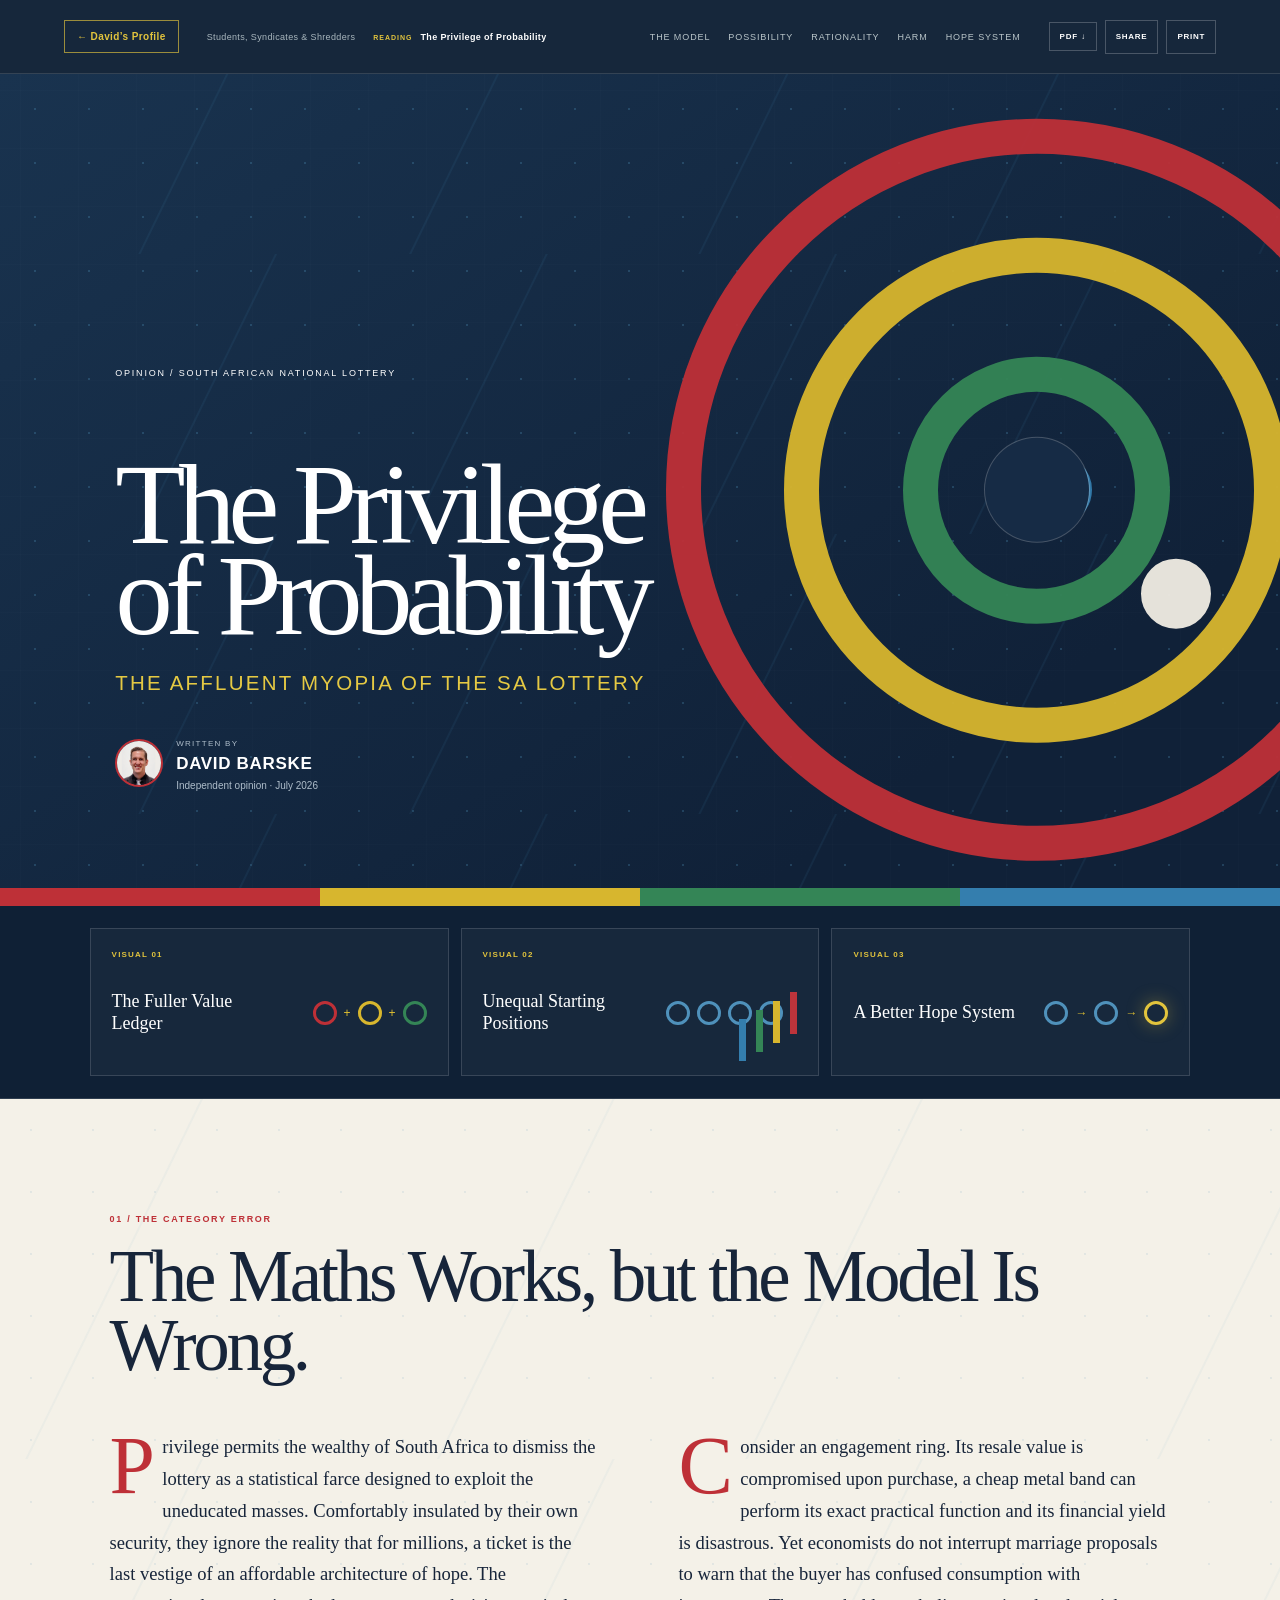
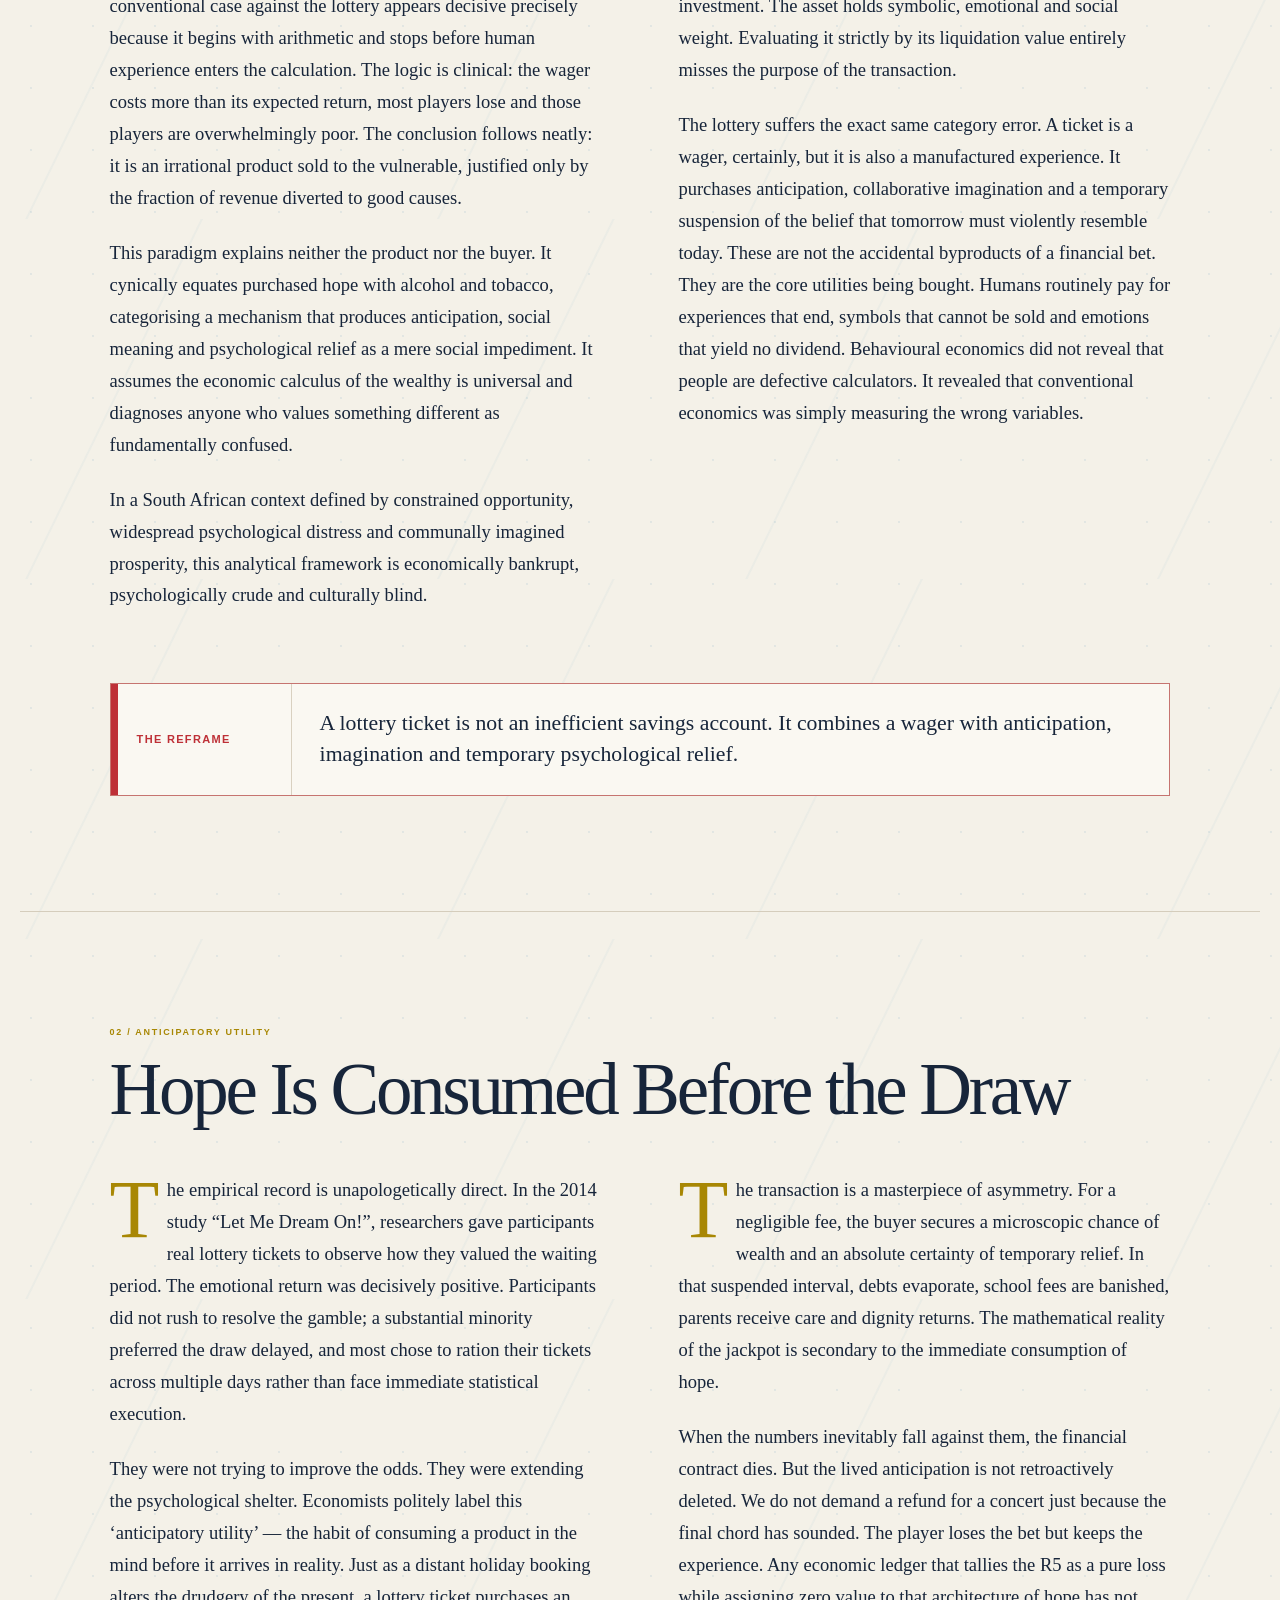
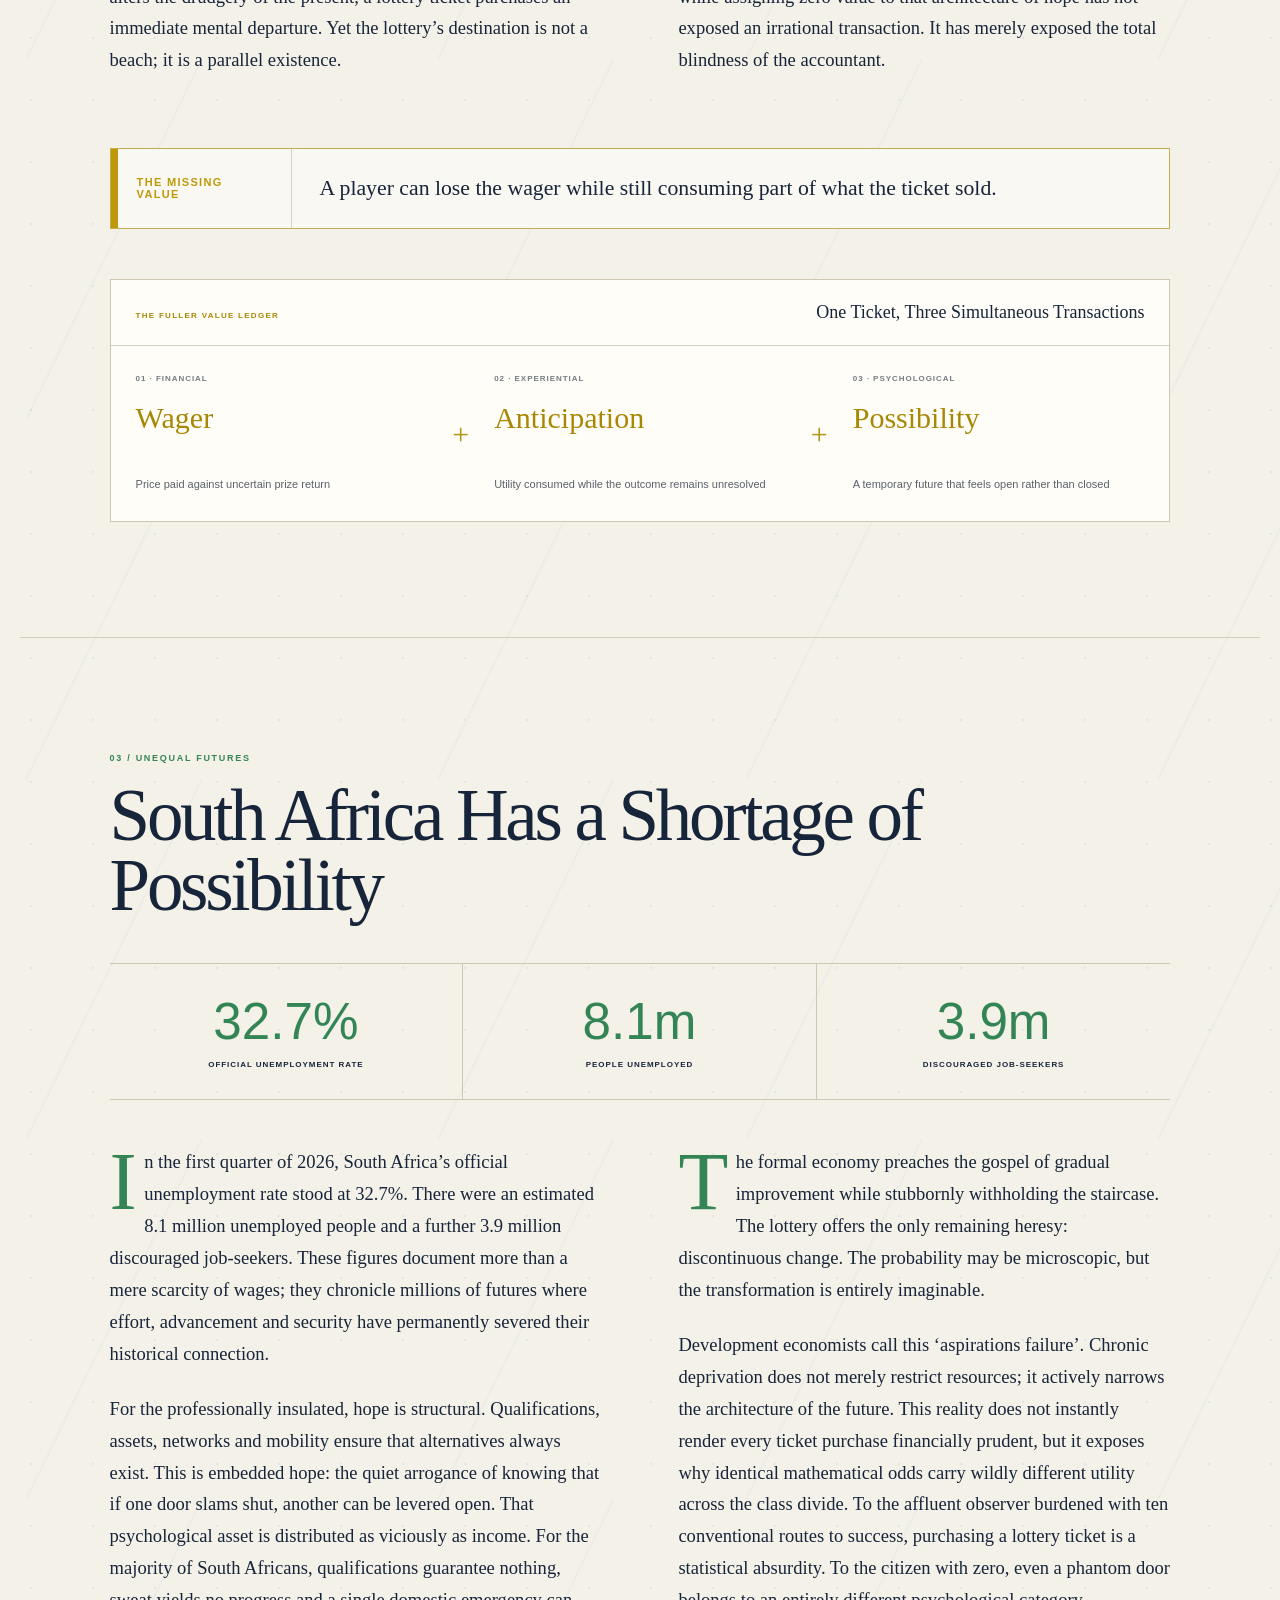
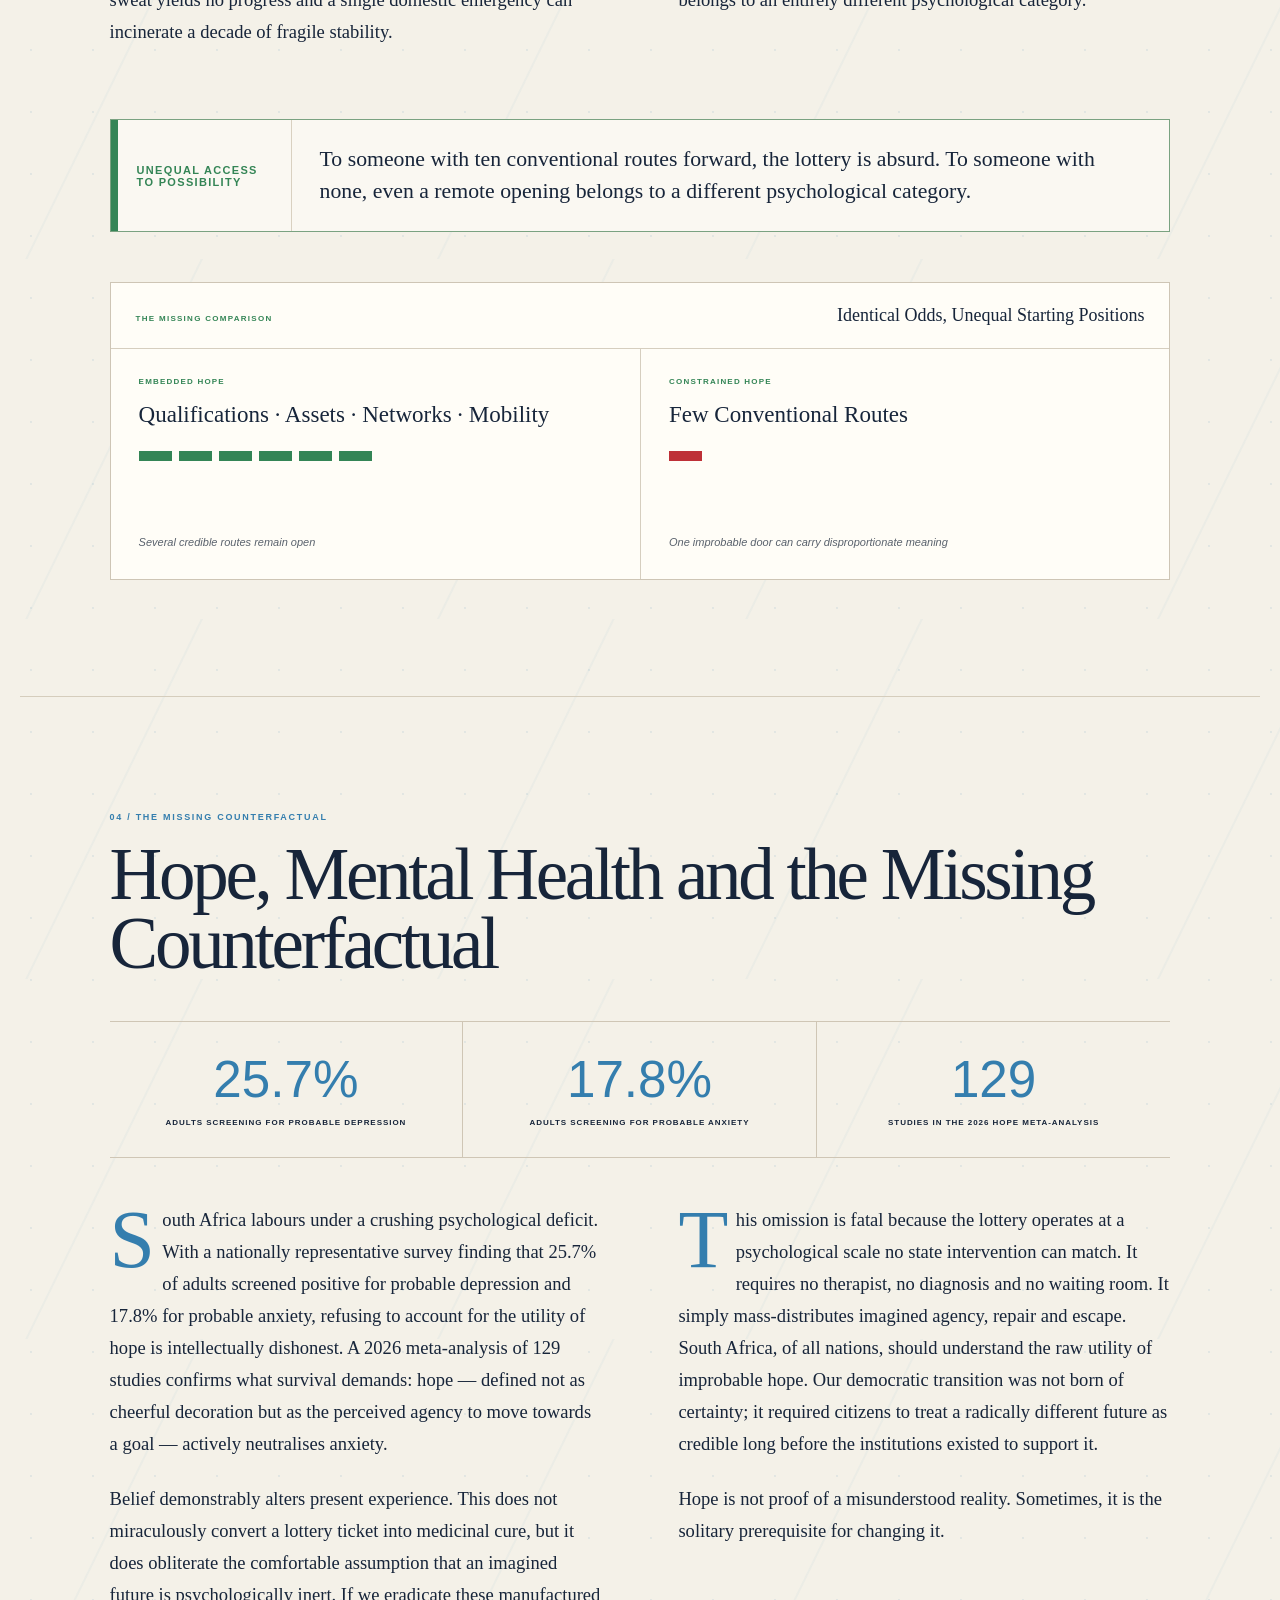
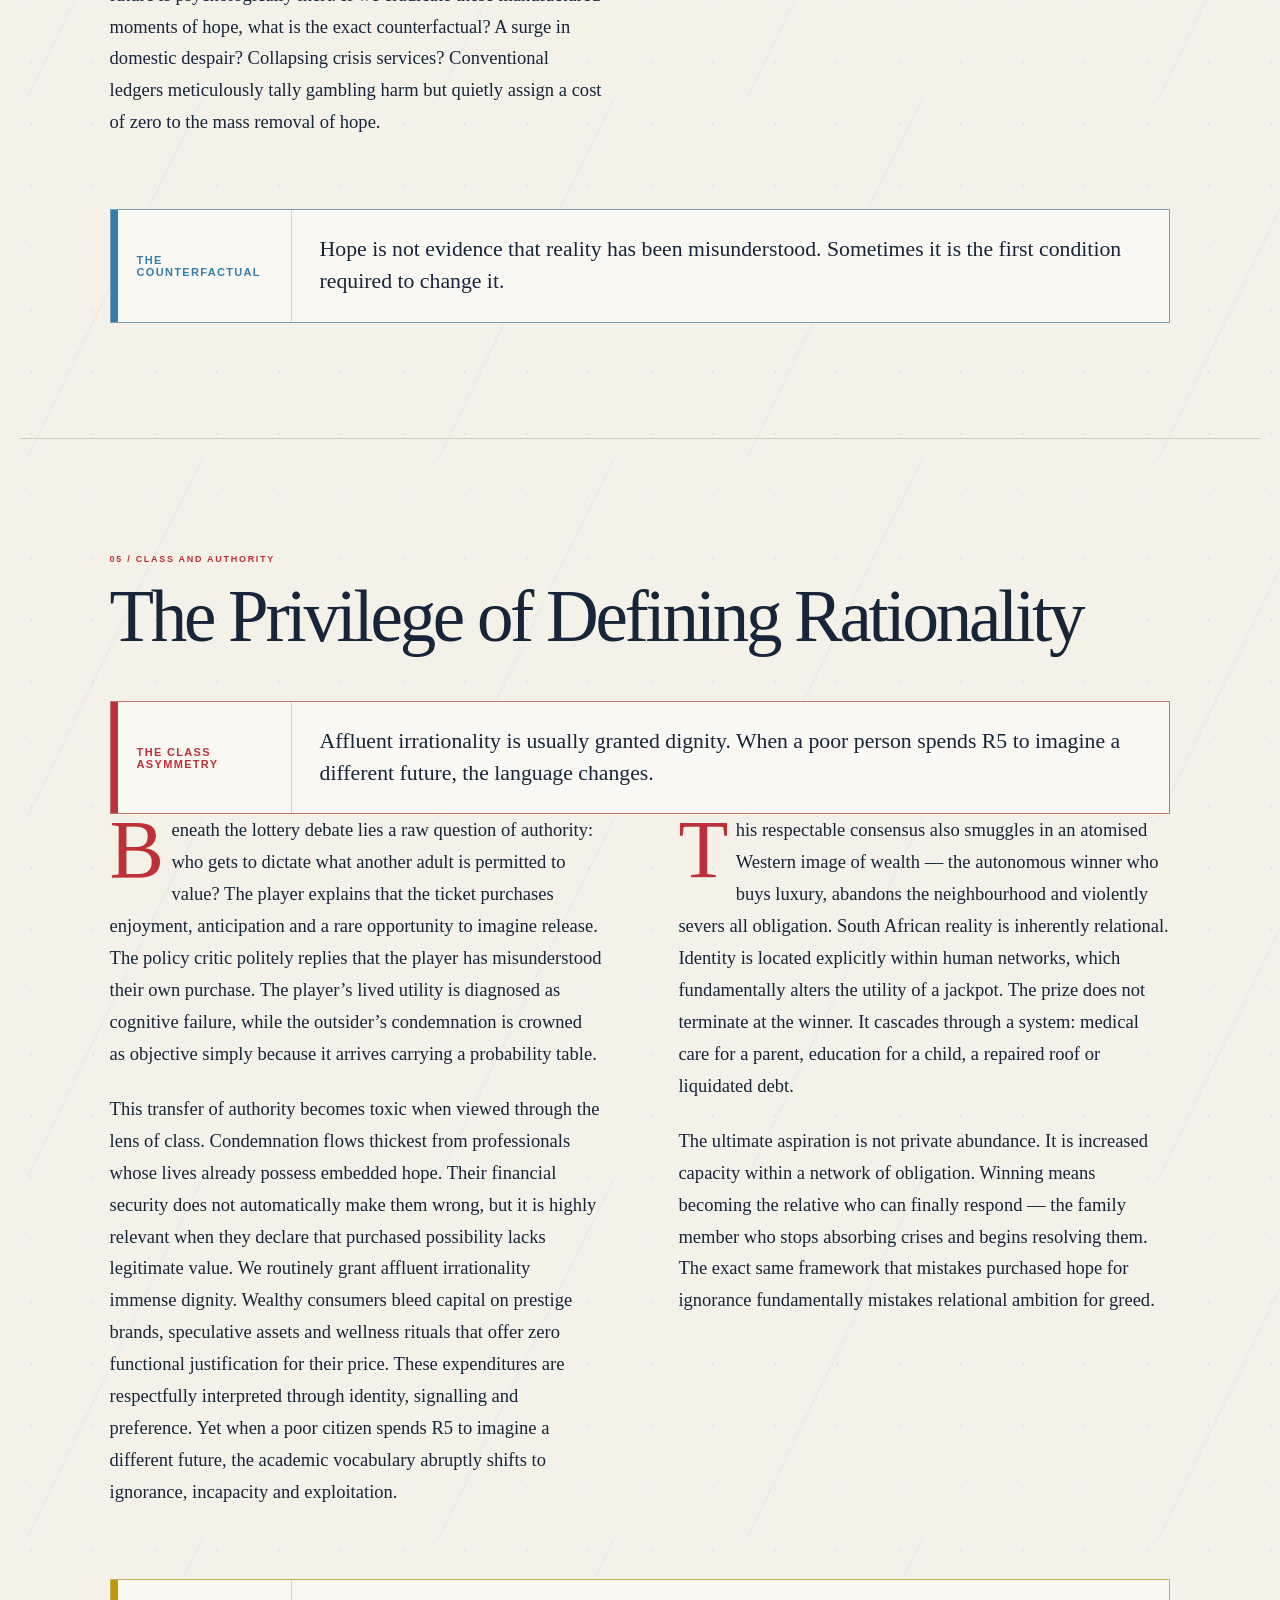
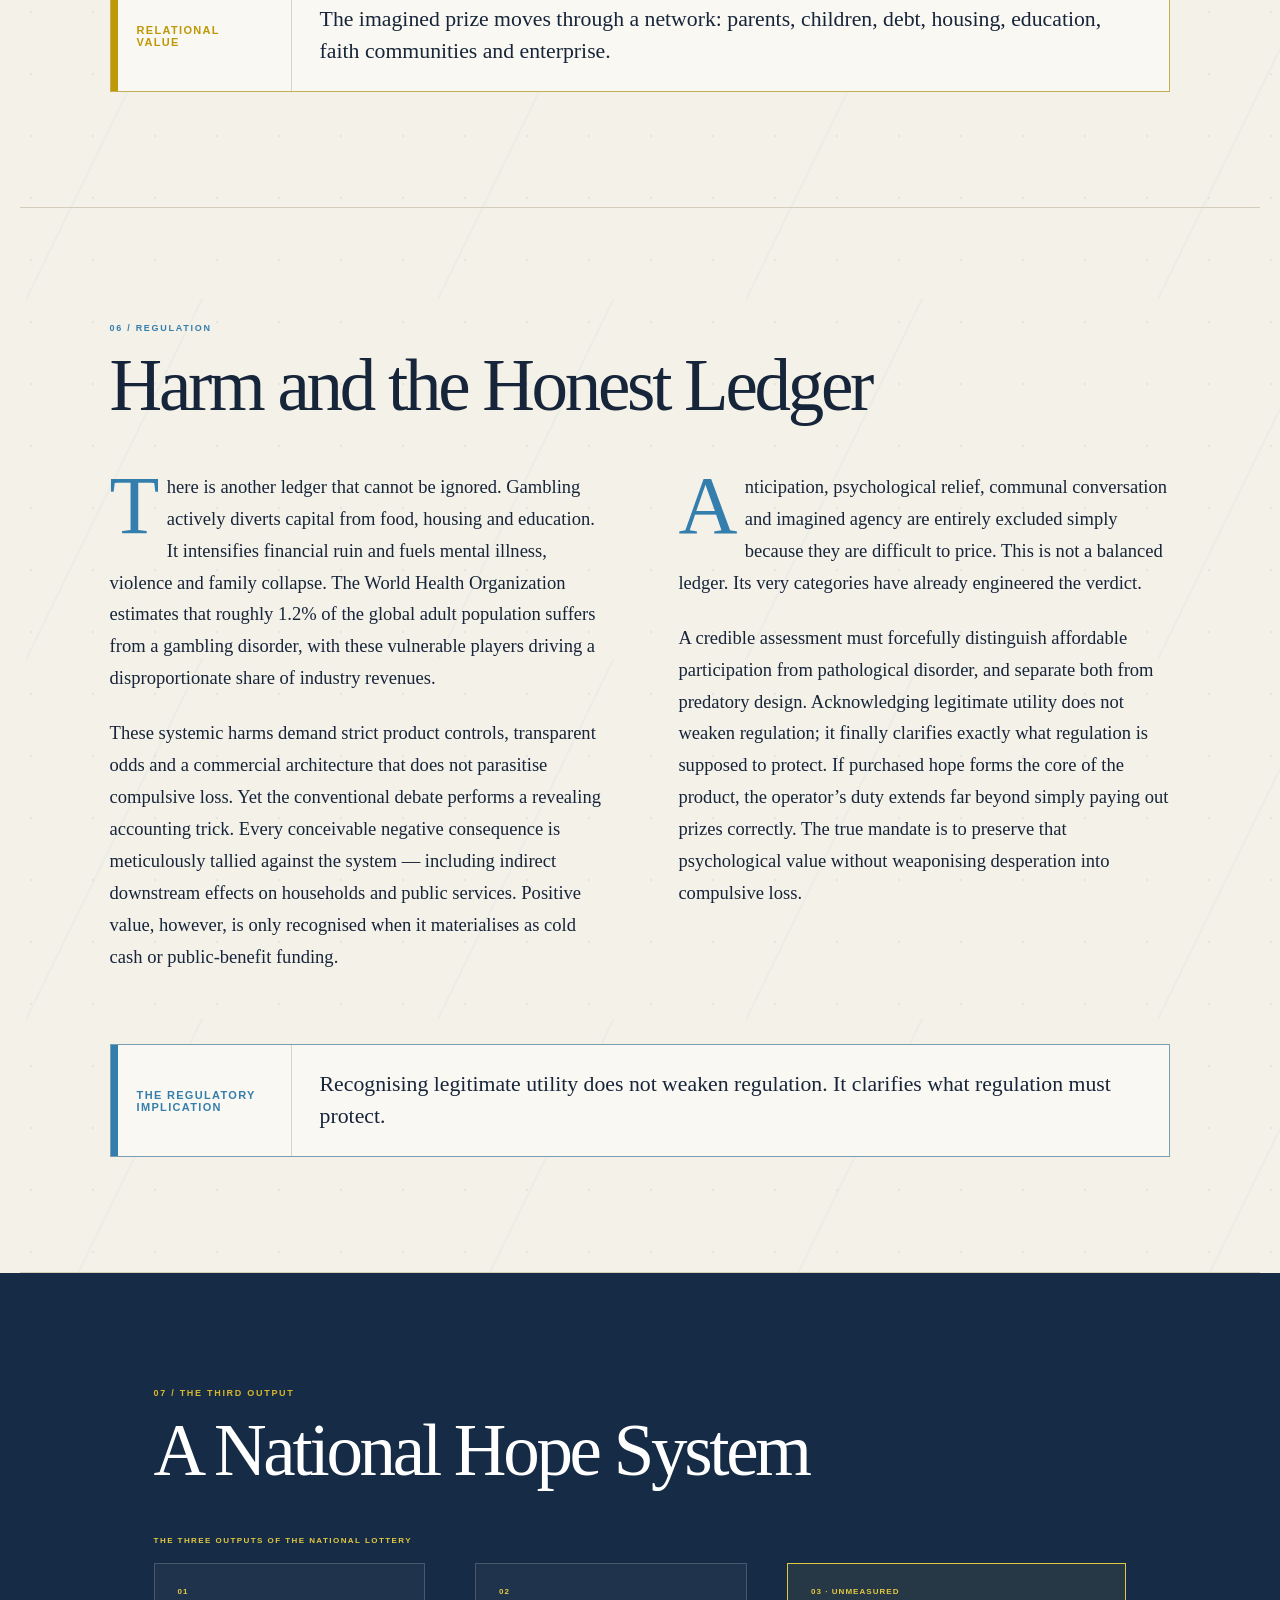
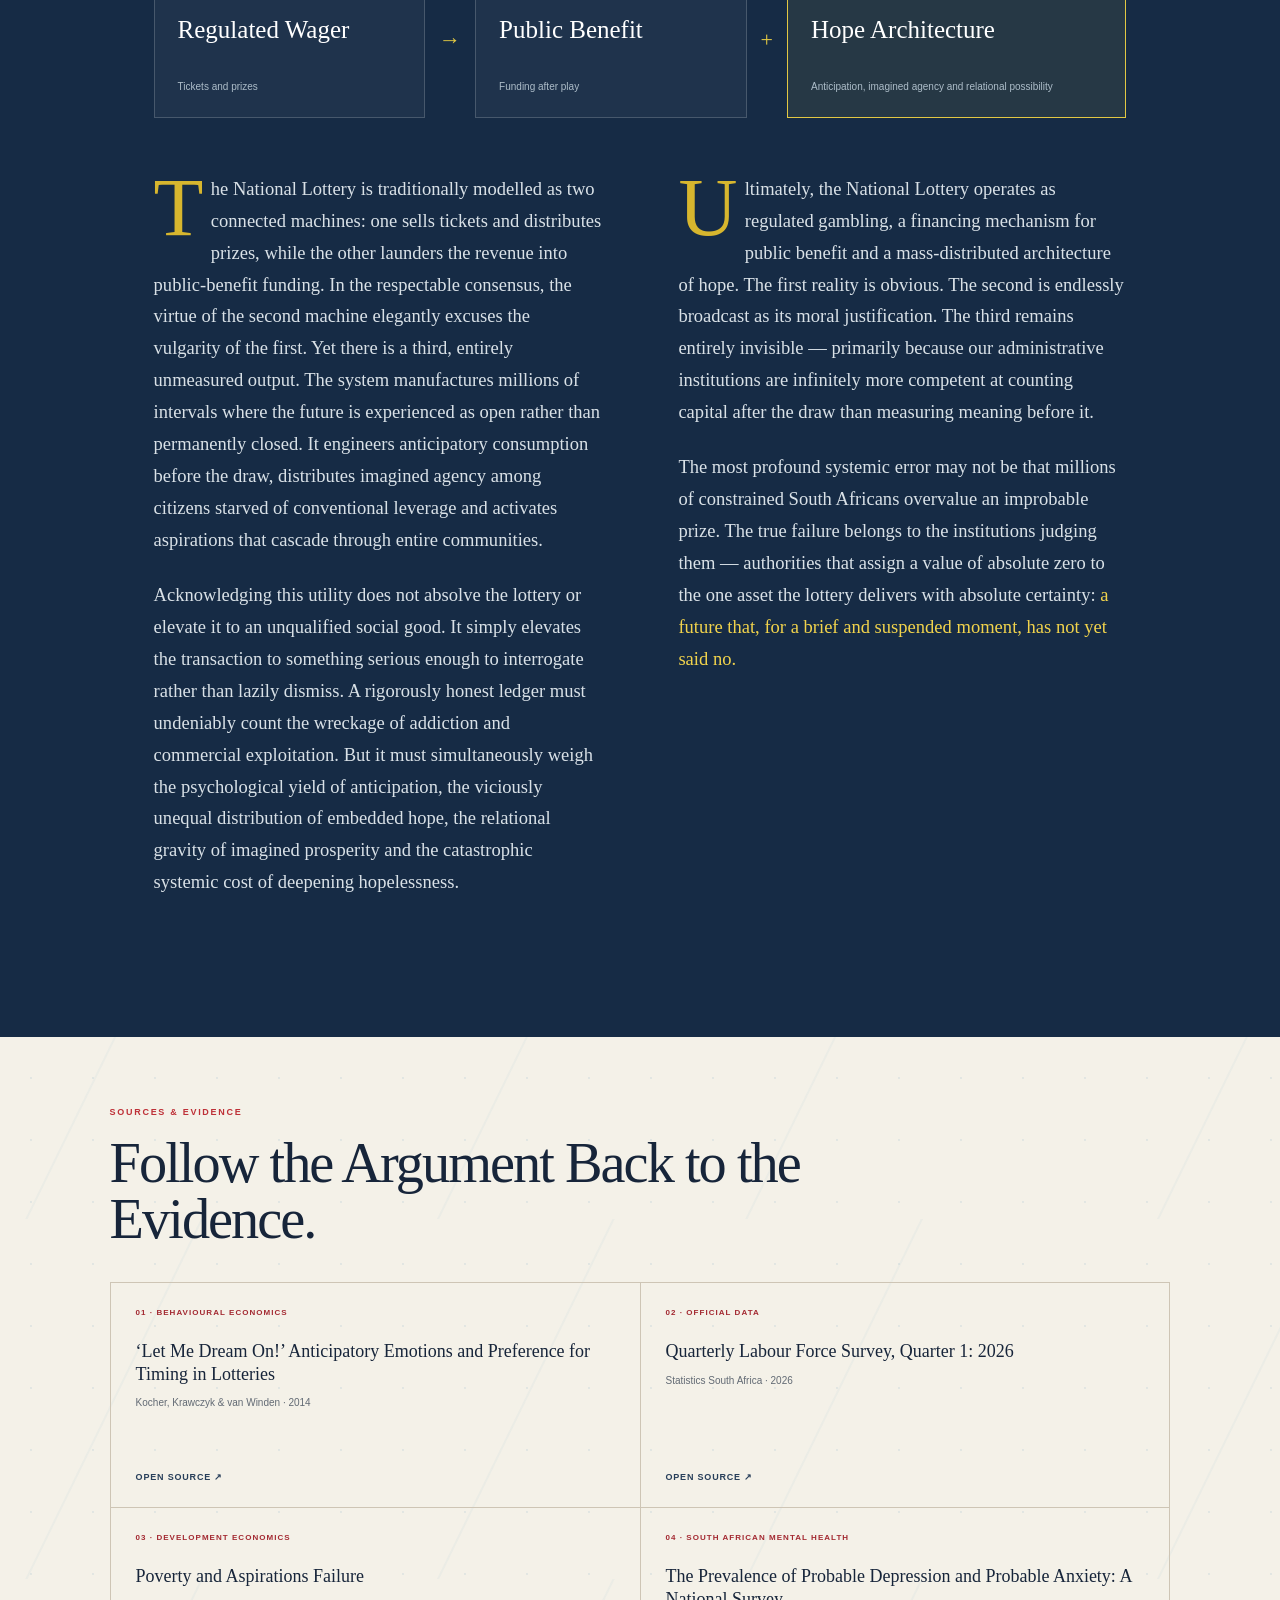
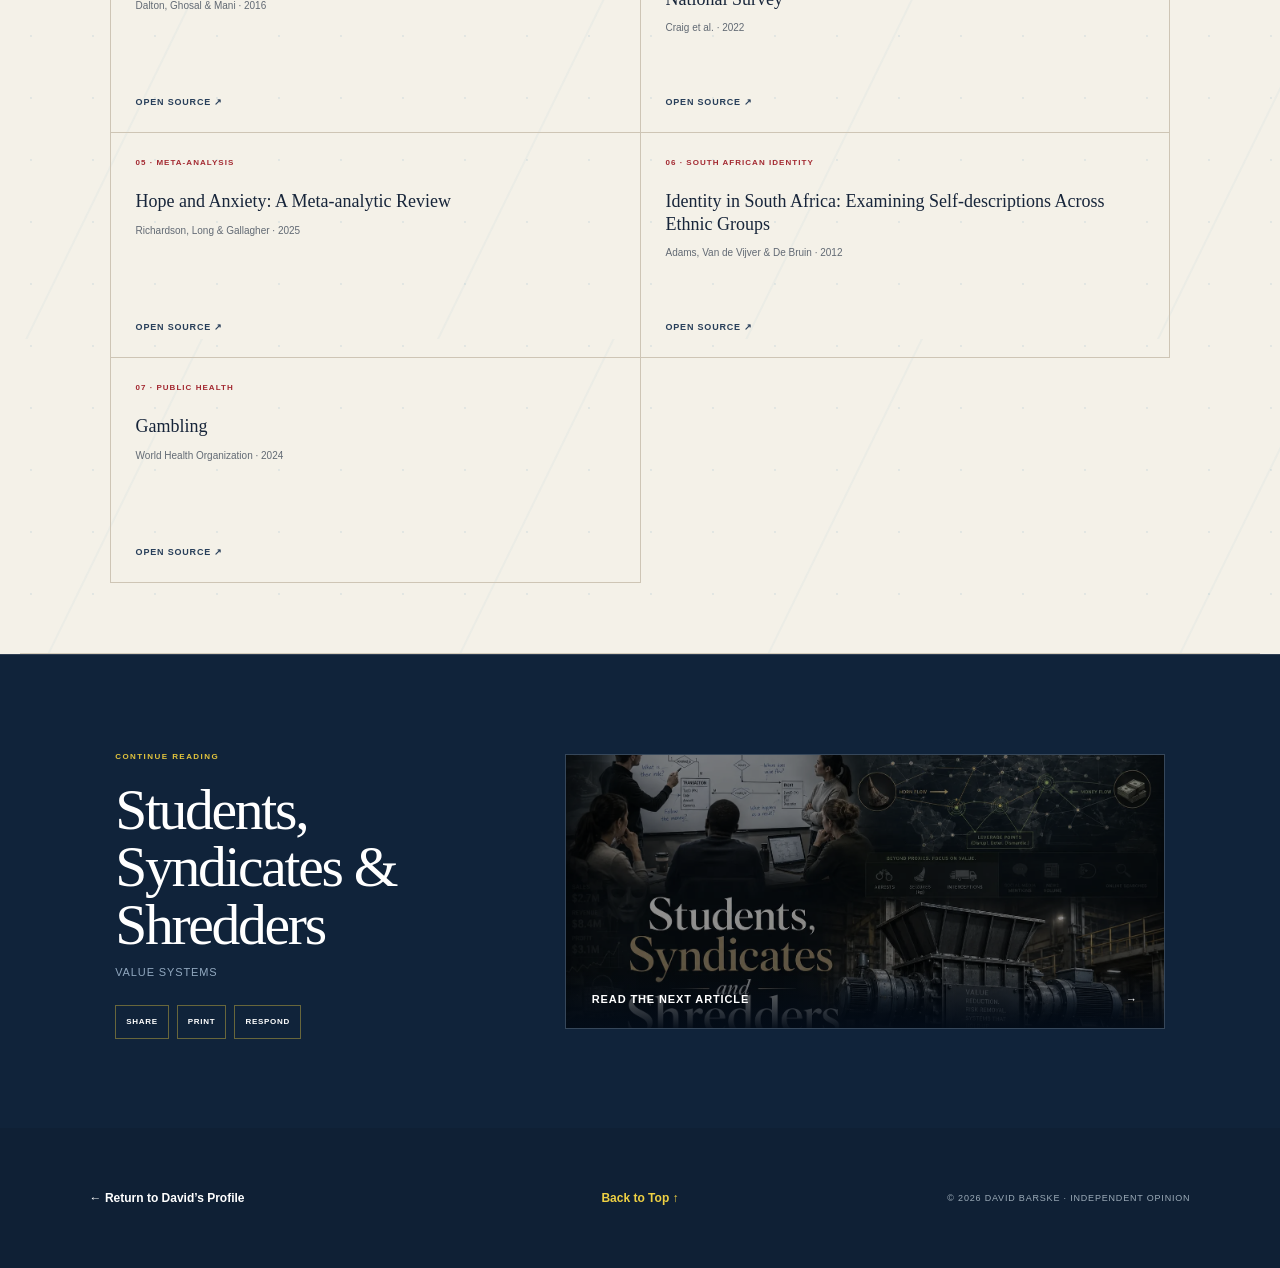
==== docs/privilege-of-probability/index.html @ e4edec65 "Publish refined profile and article experience" ====
<!doctype html><html lang="en-GB"><head><meta charset="utf-8"><meta name="viewport" content="width=device-width,initial-scale=1"><title>The Privilege of Probability | David Barske</title><meta name="description" content="The judgement of a lottery ticket changes when anticipation, unequal access to possibility and the psychological utility of hope enter the ledger."><meta name="robots" content="index, follow"><link rel="canonical" href="https://davidbarske.github.io/Profile/privilege-of-probability/"><meta property="og:title" content="The Privilege of Probability | David Barske"><meta property="og:description" content="The judgement of a lottery ticket changes when anticipation, unequal access to possibility and the psychological utility of hope enter the ledger."><meta property="og:type" content="article"><meta property="og:url" content="https://davidbarske.github.io/Profile/privilege-of-probability/"><meta property="og:image" content="https://davidbarske.github.io/Profile/probability/cover.webp"><meta name="twitter:card" content="summary_large_image"><meta name="twitter:title" content="The Privilege of Probability | David Barske"><meta name="twitter:description" content="The judgement of a lottery ticket changes when anticipation, unequal access to possibility and the psychological utility of hope enter the ledger."><meta name="twitter:image" content="https://davidbarske.github.io/Profile/probability/cover.webp"><meta name="author" content="David Barske"><link rel="stylesheet" href="../assets/css/site-v2.css"><script async src="https://www.googletagmanager.com/gtag/js?id=G-19KLFX5LNG"></script><script>window.dataLayer=window.dataLayer||[];function gtag(){dataLayer.push(arguments)}gtag('js',new Date());gtag('config','G-19KLFX5LNG');</script><script defer src="../assets/js/article-static.js"></script></head><body><main class="probability-article" id="article-top"><header class="article-chrome"><a href="../" class="article-profile-return">← David’s Profile</a><button class="article-menu-toggle" type="button" aria-expanded="false" aria-controls="article-navigation"><span aria-hidden="true">☰</span><b>Navigate</b></button><nav id="article-navigation" class="" aria-label="Article navigation"><div class="article-directory" aria-label="Choose an article"><a href="../students-syndicates-shredders" class="">Students, Syndicates &amp; Shredders</a><a href="../privilege-of-probability" class="active">The Privilege of Probability</a></div><div class="article-section-links"><a href="#model">The Model</a><a href="#possibility">Possibility</a><a href="#rationality">Rationality</a><a href="#harm">Harm</a><a href="#system">Hope System</a></div></nav><div class="article-header-actions"><a class="article-pdf" href="../downloads/The_Privilege_of_Probability.pdf" download="">PDF ↓</a><div class="article-actions compact" aria-label="Article actions"><button type="button" aria-live="polite">Share</button><button type="button">Print</button><a href="mailto:kairos.advisory.services@gmail.com?subject=Response%20to%3A%20The%20Privilege%20of%20Probability">Respond</a></div></div></header><section class="prob-cover"><div class="cover-copy"><small>OPINION / SOUTH AFRICAN NATIONAL LOTTERY</small><h1>The Privilege<br/>of Probability</h1><p>The Affluent Myopia of the SA Lottery</p><div class="prob-byline"><img src="../david-barske.webp" alt=""/><span>Written by</span><strong>David Barske</strong><em>Independent opinion · July 2026</em></div></div><div class="cover-symbol" aria-hidden="true"><i></i><i></i><i></i><i></i><i></i><b></b></div><div class="cover-bars" aria-hidden="true"><i></i><i></i><i></i><i></i></div></section><nav class="prob-visual-index" aria-label="Visual models in this article"><a href="#value-ledger"><small>VISUAL 01</small><strong>The Fuller Value Ledger</strong><span class="mini-ledger" aria-hidden="true"><i></i><b>+</b><i></i><b>+</b><i></i></span></a><a href="#unequal-pathways"><small>VISUAL 02</small><strong>Unequal Starting Positions</strong><span class="mini-paths" aria-hidden="true"><i></i><i></i><i></i><i></i><em></em></span></a><a href="#hope-system"><small>VISUAL 03</small><strong>A Better Hope System</strong><span class="mini-system" aria-hidden="true"><i></i><b>→</b><i></i><b>→</b><i></i></span></a></nav><article class="prob-body"><section id="model" class="prob-section red-section"><p class="prob-kicker">01 / The Category Error</p><h2>The Maths Works, but the Model Is Wrong.</h2><div class="prob-columns"><div><p>Privilege permits the wealthy of South Africa to dismiss the lottery as a statistical farce designed to exploit the uneducated masses. Comfortably insulated by their own security, they ignore the reality that for millions, a ticket is the last vestige of an affordable architecture of hope. The conventional case against the lottery appears decisive precisely because it begins with arithmetic and stops before human experience enters the calculation. The logic is clinical: the wager costs more than its expected return, most players lose and those players are overwhelmingly poor. The conclusion follows neatly: it is an irrational product sold to the vulnerable, justified only by the fraction of revenue diverted to good causes.</p><p>This paradigm explains neither the product nor the buyer. It cynically equates purchased hope with alcohol and tobacco, categorising a mechanism that produces anticipation, social meaning and psychological relief as a mere social impediment. It assumes the economic calculus of the wealthy is universal and diagnoses anyone who values something different as fundamentally confused.</p><p>In a South African context defined by constrained opportunity, widespread psychological distress and communally imagined prosperity, this analytical framework is economically bankrupt, psychologically crude and culturally blind.</p></div><div><p>Consider an engagement ring. Its resale value is compromised upon purchase, a cheap metal band can perform its exact practical function and its financial yield is disastrous. Yet economists do not interrupt marriage proposals to warn that the buyer has confused consumption with investment. The asset holds symbolic, emotional and social weight. Evaluating it strictly by its liquidation value entirely misses the purpose of the transaction.</p><p>The lottery suffers the exact same category error. A ticket is a wager, certainly, but it is also a manufactured experience. It purchases anticipation, collaborative imagination and a temporary suspension of the belief that tomorrow must violently resemble today. These are not the accidental byproducts of a financial bet. They are the core utilities being bought. Humans routinely pay for experiences that end, symbols that cannot be sold and emotions that yield no dividend. Behavioural economics did not reveal that people are defective calculators. It revealed that conventional economics was simply measuring the wrong variables.</p></div></div><aside class="prob-callout red"><strong>The Reframe</strong><p>A lottery ticket is not an inefficient savings account. It combines a wager with anticipation, imagination and temporary psychological relief.</p></aside></section><section class="prob-section yellow-section"><p class="prob-kicker">02 / Anticipatory Utility</p><h2>Hope Is Consumed Before the Draw</h2><div class="prob-columns"><div><p>The empirical record is unapologetically direct. In the 2014 study “Let Me Dream On!”, researchers gave participants real lottery tickets to observe how they valued the waiting period. The emotional return was decisively positive. Participants did not rush to resolve the gamble; a substantial minority preferred the draw delayed, and most chose to ration their tickets across multiple days rather than face immediate statistical execution.</p><p>They were not trying to improve the odds. They were extending the psychological shelter. Economists politely label this ‘anticipatory utility’ — the habit of consuming a product in the mind before it arrives in reality. Just as a distant holiday booking alters the drudgery of the present, a lottery ticket purchases an immediate mental departure. Yet the lottery’s destination is not a beach; it is a parallel existence.</p></div><div><p>The transaction is a masterpiece of asymmetry. For a negligible fee, the buyer secures a microscopic chance of wealth and an absolute certainty of temporary relief. In that suspended interval, debts evaporate, school fees are banished, parents receive care and dignity returns. The mathematical reality of the jackpot is secondary to the immediate consumption of hope.</p><p>When the numbers inevitably fall against them, the financial contract dies. But the lived anticipation is not retroactively deleted. We do not demand a refund for a concert just because the final chord has sounded. The player loses the bet but keeps the experience. Any economic ledger that tallies the R5 as a pure loss while assigning zero value to that architecture of hope has not exposed an irrational transaction. It has merely exposed the total blindness of the accountant.</p></div></div><aside class="prob-callout yellow"><strong>The Missing Value</strong><p>A player can lose the wager while still consuming part of what the ticket sold.</p></aside><figure class="prob-visual prob-ledger" id="value-ledger"><figcaption><span>THE FULLER VALUE LEDGER</span><strong>One Ticket, Three Simultaneous Transactions</strong></figcaption><div><small>01 · FINANCIAL</small><b>Wager</b><span>Price paid against uncertain prize return</span></div><i>+</i><div><small>02 · EXPERIENTIAL</small><b>Anticipation</b><span>Utility consumed while the outcome remains unresolved</span></div><i>+</i><div><small>03 · PSYCHOLOGICAL</small><b>Possibility</b><span>A temporary future that feels open rather than closed</span></div></figure></section><section id="possibility" class="prob-section green-section"><p class="prob-kicker">03 / Unequal Futures</p><h2>South Africa Has a Shortage of Possibility</h2><div class="prob-metrics"><div><strong>32.7%</strong><span>Official Unemployment Rate</span></div><div><strong>8.1m</strong><span>People Unemployed</span></div><div><strong>3.9m</strong><span>Discouraged Job-Seekers</span></div></div><div class="prob-columns"><div><p>In the first quarter of 2026, South Africa’s official unemployment rate stood at 32.7%. There were an estimated 8.1 million unemployed people and a further 3.9 million discouraged job-seekers. These figures document more than a mere scarcity of wages; they chronicle millions of futures where effort, advancement and security have permanently severed their historical connection.</p><p>For the professionally insulated, hope is structural. Qualifications, assets, networks and mobility ensure that alternatives always exist. This is embedded hope: the quiet arrogance of knowing that if one door slams shut, another can be levered open. That psychological asset is distributed as viciously as income. For the majority of South Africans, qualifications guarantee nothing, sweat yields no progress and a single domestic emergency can incinerate a decade of fragile stability.</p></div><div><p>The formal economy preaches the gospel of gradual improvement while stubbornly withholding the staircase. The lottery offers the only remaining heresy: discontinuous change. The probability may be microscopic, but the transformation is entirely imaginable.</p><p>Development economists call this ‘aspirations failure’. Chronic deprivation does not merely restrict resources; it actively narrows the architecture of the future. This reality does not instantly render every ticket purchase financially prudent, but it exposes why identical mathematical odds carry wildly different utility across the class divide. To the affluent observer burdened with ten conventional routes to success, purchasing a lottery ticket is a statistical absurdity. To the citizen with zero, even a phantom door belongs to an entirely different psychological category.</p></div></div><aside class="prob-callout green"><strong>Unequal Access to Possibility</strong><p>To someone with ten conventional routes forward, the lottery is absurd. To someone with none, even a remote opening belongs to a different psychological category.</p></aside><figure class="prob-visual prob-pathways" id="unequal-pathways"><figcaption><span>THE MISSING COMPARISON</span><strong>Identical Odds, Unequal Starting Positions</strong></figcaption><div class="pathway secure"><small>EMBEDDED HOPE</small><b>Qualifications · Assets · Networks · Mobility</b><span><i></i><i></i><i></i><i></i><i></i><i></i></span><em>Several credible routes remain open</em></div><div class="pathway constrained"><small>CONSTRAINED HOPE</small><b>Few Conventional Routes</b><span><i></i></span><em>One improbable door can carry disproportionate meaning</em></div></figure></section><section class="prob-section blue-section"><p class="prob-kicker">04 / The Missing Counterfactual</p><h2>Hope, Mental Health and the Missing Counterfactual</h2><div class="prob-metrics"><div><strong>25.7%</strong><span>Adults Screening for Probable Depression</span></div><div><strong>17.8%</strong><span>Adults Screening for Probable Anxiety</span></div><div><strong>129</strong><span>Studies in the 2026 Hope Meta-Analysis</span></div></div><div class="prob-columns"><div><p>South Africa labours under a crushing psychological deficit. With a nationally representative survey finding that 25.7% of adults screened positive for probable depression and 17.8% for probable anxiety, refusing to account for the utility of hope is intellectually dishonest. A 2026 meta-analysis of 129 studies confirms what survival demands: hope — defined not as cheerful decoration but as the perceived agency to move towards a goal — actively neutralises anxiety.</p><p>Belief demonstrably alters present experience. This does not miraculously convert a lottery ticket into medicinal cure, but it does obliterate the comfortable assumption that an imagined future is psychologically inert. If we eradicate these manufactured moments of hope, what is the exact counterfactual? A surge in domestic despair? Collapsing crisis services? Conventional ledgers meticulously tally gambling harm but quietly assign a cost of zero to the mass removal of hope.</p></div><div><p>This omission is fatal because the lottery operates at a psychological scale no state intervention can match. It requires no therapist, no diagnosis and no waiting room. It simply mass-distributes imagined agency, repair and escape. South Africa, of all nations, should understand the raw utility of improbable hope. Our democratic transition was not born of certainty; it required citizens to treat a radically different future as credible long before the institutions existed to support it.</p><p>Hope is not proof of a misunderstood reality. Sometimes, it is the solitary prerequisite for changing it.</p></div></div><aside class="prob-callout blue"><strong>The Counterfactual</strong><p>Hope is not evidence that reality has been misunderstood. Sometimes it is the first condition required to change it.</p></aside></section><section id="rationality" class="prob-section red-section"><p class="prob-kicker">05 / Class and Authority</p><h2>The Privilege of Defining Rationality</h2><aside class="prob-callout red"><strong>The Class Asymmetry</strong><p>Affluent irrationality is usually granted dignity. When a poor person spends R5 to imagine a different future, the language changes.</p></aside><div class="prob-columns"><div><p>Beneath the lottery debate lies a raw question of authority: who gets to dictate what another adult is permitted to value? The player explains that the ticket purchases enjoyment, anticipation and a rare opportunity to imagine release. The policy critic politely replies that the player has misunderstood their own purchase. The player’s lived utility is diagnosed as cognitive failure, while the outsider’s condemnation is crowned as objective simply because it arrives carrying a probability table.</p><p>This transfer of authority becomes toxic when viewed through the lens of class. Condemnation flows thickest from professionals whose lives already possess embedded hope. Their financial security does not automatically make them wrong, but it is highly relevant when they declare that purchased possibility lacks legitimate value. We routinely grant affluent irrationality immense dignity. Wealthy consumers bleed capital on prestige brands, speculative assets and wellness rituals that offer zero functional justification for their price. These expenditures are respectfully interpreted through identity, signalling and preference. Yet when a poor citizen spends R5 to imagine a different future, the academic vocabulary abruptly shifts to ignorance, incapacity and exploitation.</p></div><div><p>This respectable consensus also smuggles in an atomised Western image of wealth — the autonomous winner who buys luxury, abandons the neighbourhood and violently severs all obligation. South African reality is inherently relational. Identity is located explicitly within human networks, which fundamentally alters the utility of a jackpot. The prize does not terminate at the winner. It cascades through a system: medical care for a parent, education for a child, a repaired roof or liquidated debt.</p><p>The ultimate aspiration is not private abundance. It is increased capacity within a network of obligation. Winning means becoming the relative who can finally respond — the family member who stops absorbing crises and begins resolving them. The exact same framework that mistakes purchased hope for ignorance fundamentally mistakes relational ambition for greed.</p></div></div><aside class="prob-callout yellow"><strong>Relational Value</strong><p>The imagined prize moves through a network: parents, children, debt, housing, education, faith communities and enterprise.</p></aside></section><section id="harm" class="prob-section blue-section"><p class="prob-kicker">06 / Regulation</p><h2>Harm and the Honest Ledger</h2><div class="prob-columns"><div><p>There is another ledger that cannot be ignored. Gambling actively diverts capital from food, housing and education. It intensifies financial ruin and fuels mental illness, violence and family collapse. The World Health Organization estimates that roughly 1.2% of the global adult population suffers from a gambling disorder, with these vulnerable players driving a disproportionate share of industry revenues.</p><p>These systemic harms demand strict product controls, transparent odds and a commercial architecture that does not parasitise compulsive loss. Yet the conventional debate performs a revealing accounting trick. Every conceivable negative consequence is meticulously tallied against the system — including indirect downstream effects on households and public services. Positive value, however, is only recognised when it materialises as cold cash or public-benefit funding.</p></div><div><p>Anticipation, psychological relief, communal conversation and imagined agency are entirely excluded simply because they are difficult to price. This is not a balanced ledger. Its very categories have already engineered the verdict.</p><p>A credible assessment must forcefully distinguish affordable participation from pathological disorder, and separate both from predatory design. Acknowledging legitimate utility does not weaken regulation; it finally clarifies exactly what regulation is supposed to protect. If purchased hope forms the core of the product, the operator’s duty extends far beyond simply paying out prizes correctly. The true mandate is to preserve that psychological value without weaponising desperation into compulsive loss.</p></div></div><aside class="prob-callout blue"><strong>The Regulatory Implication</strong><p>Recognising legitimate utility does not weaken regulation. It clarifies what regulation must protect.</p></aside></section><section id="system" class="prob-section final-section"><p class="prob-kicker">07 / The Third Output</p><h2>A National Hope System</h2><figure class="prob-system-map" id="hope-system"><figcaption>THE THREE OUTPUTS OF THE NATIONAL LOTTERY</figcaption><div><small>01</small><strong>Regulated Wager</strong><span>Tickets and prizes</span></div><i>→</i><div><small>02</small><strong>Public Benefit</strong><span>Funding after play</span></div><i>+</i><div class="third"><small>03 · UNMEASURED</small><strong>Hope Architecture</strong><span>Anticipation, imagined agency and relational possibility</span></div></figure><div class="prob-columns"><div><p>The National Lottery is traditionally modelled as two connected machines: one sells tickets and distributes prizes, while the other launders the revenue into public-benefit funding. In the respectable consensus, the virtue of the second machine elegantly excuses the vulgarity of the first. Yet there is a third, entirely unmeasured output. The system manufactures millions of intervals where the future is experienced as open rather than permanently closed. It engineers anticipatory consumption before the draw, distributes imagined agency among citizens starved of conventional leverage and activates aspirations that cascade through entire communities.</p><p>Acknowledging this utility does not absolve the lottery or elevate it to an unqualified social good. It simply elevates the transaction to something serious enough to interrogate rather than lazily dismiss. A rigorously honest ledger must undeniably count the wreckage of addiction and commercial exploitation. But it must simultaneously weigh the psychological yield of anticipation, the viciously unequal distribution of embedded hope, the relational gravity of imagined prosperity and the catastrophic systemic cost of deepening hopelessness.</p></div><div><p>Ultimately, the National Lottery operates as regulated gambling, a financing mechanism for public benefit and a mass-distributed architecture of hope. The first reality is obvious. The second is endlessly broadcast as its moral justification. The third remains entirely invisible — primarily because our administrative institutions are infinitely more competent at counting capital after the draw than measuring meaning before it.</p><p>The most profound systemic error may not be that millions of constrained South Africans overvalue an improbable prize. The true failure belongs to the institutions judging them — authorities that assign a value of absolute zero to the one asset the lottery delivers with absolute certainty: <strong>a future that, for a brief and suspended moment, has not yet said no.</strong></p></div></div></section><section class="prob-sources"><p class="prob-kicker">Sources &amp; Evidence</p><h2>Follow the Argument Back to the Evidence.</h2><div class="source-grid"><a href="https://doi.org/10.1016/j.jebo.2013.12.006" target="_blank" rel="noopener noreferrer"><small>01<!-- --> · <!-- -->BEHAVIOURAL ECONOMICS</small><strong>‘Let Me Dream On!’ Anticipatory Emotions and Preference for Timing in Lotteries</strong><span>Kocher, Krawczyk &amp; van Winden · 2014</span><b>Open Source ↗</b></a><a href="https://www.statssa.gov.za/publications/P0211/P02111stQuarter2026.pdf" target="_blank" rel="noopener noreferrer"><small>02<!-- --> · <!-- -->OFFICIAL DATA</small><strong>Quarterly Labour Force Survey, Quarter 1: 2026</strong><span>Statistics South Africa · 2026</span><b>Open Source ↗</b></a><a href="https://doi.org/10.1111/ecoj.12210" target="_blank" rel="noopener noreferrer"><small>03<!-- --> · <!-- -->DEVELOPMENT ECONOMICS</small><strong>Poverty and Aspirations Failure</strong><span>Dalton, Ghosal &amp; Mani · 2016</span><b>Open Source ↗</b></a><a href="https://doi.org/10.3389/fpubh.2022.986531" target="_blank" rel="noopener noreferrer"><small>04<!-- --> · <!-- -->SOUTH AFRICAN MENTAL HEALTH</small><strong>The Prevalence of Probable Depression and Probable Anxiety: A National Survey</strong><span>Craig et al. · 2022</span><b>Open Source ↗</b></a><a href="https://doi.org/10.1002/jclp.70068" target="_blank" rel="noopener noreferrer"><small>05<!-- --> · <!-- -->META-ANALYSIS</small><strong>Hope and Anxiety: A Meta-analytic Review</strong><span>Richardson, Long &amp; Gallagher · 2025</span><b>Open Source ↗</b></a><a href="https://www.sciencedirect.com/science/article/abs/pii/S0147176711001210" target="_blank" rel="noopener noreferrer"><small>06<!-- --> · <!-- -->SOUTH AFRICAN IDENTITY</small><strong>Identity in South Africa: Examining Self-descriptions Across Ethnic Groups</strong><span>Adams, Van de Vijver &amp; De Bruin · 2012</span><b>Open Source ↗</b></a><a href="https://www.who.int/news-room/fact-sheets/detail/gambling" target="_blank" rel="noopener noreferrer"><small>07<!-- --> · <!-- -->PUBLIC HEALTH</small><strong>Gambling</strong><span>World Health Organization · 2024</span><b>Open Source ↗</b></a></div></section></article><aside class="article-pager" aria-label="Continue reading"><div><small>CONTINUE READING</small><h2>Students, Syndicates &amp; Shredders</h2><p>Value Systems</p><div class="article-actions" aria-label="Article actions"><button type="button" aria-live="polite">Share</button><button type="button">Print</button><a href="mailto:kairos.advisory.services@gmail.com?subject=Response%20to%3A%20The%20Privilege%20of%20Probability">Respond</a></div></div><a href="../students-syndicates-shredders"><img src="../sss/hero.webp" alt="" loading="lazy" decoding="async"/><b>Read the Next Article <span>→</span></b></a></aside><footer class="prob-footer"><a href="../">← Return to David’s Profile</a><a href="#article-top">Back to Top ↑</a><span>© 2026 David Barske · Independent Opinion</span></footer></main></body></html>
---- docs/assets/css/site-v2.css ----
:root{--ink:#eef6ff;--deep:#020814;--paper:#04101f;--white:#081a30;--rust:#18a8ff;--sage:#6f9bc5;--sand:#8ecfff;--muted:#91a8bf;--line:#79bbff2e}*{box-sizing:border-box}html{scroll-behavior:smooth}body{background:var(--paper);color:var(--ink);margin:0;font-family:Aptos,Segoe UI,Helvetica Neue,Arial,sans-serif;font-size:15px}a{color:inherit;text-decoration:none}button,input,select,textarea{font:inherit}button{color:inherit}::selection{background:var(--rust);color:#020814}.skip-link{z-index:200;color:#020814;border:2px solid var(--rust);background:#e8f6ff;padding:11px 14px;font-size:12px;font-weight:700;transition:transform .2s;position:fixed;top:10px;left:10px;transform:translateY(-160%)}.skip-link:focus{transform:none}:where(a,button,input,select,textarea):focus-visible{outline-offset:4px;outline:2px solid #8ed8ff}[hidden]{display:none!important}.site-header{z-index:50;border-bottom:1px solid var(--line);-webkit-backdrop-filter:blur(14px);backdrop-filter:blur(14px);background:#020814f0;justify-content:space-between;align-items:center;height:72px;padding:0 clamp(22px,6vw,92px);display:flex;position:sticky;top:0}.brand{align-items:center;gap:12px;display:flex}.brand span{width:38px;height:38px;color:var(--rust);background:#18a8ff0f;border:1px solid #18a8ffb8;border-radius:2px;place-items:center;font-weight:700;display:grid;box-shadow:inset 0 0 18px #18a8ff14}.brand b{letter-spacing:.02em;font-size:15px;font-weight:500}nav{align-items:center;gap:27px;font-size:12px;display:flex}nav a{transition:all .2s}nav a:hover{color:var(--rust)}.nav-cv{color:#dff4ff;background:#0f8bec21;border:1px solid #29b3ff;padding:11px 17px;font-weight:700}.nav-cv:hover{color:#020814;background:#149fe9}.menu-toggle{border:1px solid var(--line);cursor:pointer;background:#061427;align-items:center;gap:8px;padding:9px 11px;display:none}.menu-toggle span{color:var(--rust);font-size:18px;line-height:1}.menu-toggle b{letter-spacing:.12em;text-transform:uppercase;font-size:9px}.hero{isolation:isolate;background:radial-gradient(circle at 82% 22%,#1470ff24,#0000 30%),linear-gradient(145deg,#07172c 0%,#020814 74%);grid-template-columns:1.15fr .85fr;align-items:center;gap:6vw;min-height:calc(100svh - 72px);padding:58px clamp(24px,8vw,125px) 52px;display:grid;position:relative;overflow:hidden}.hero:before{content:"";z-index:-3;background-image:linear-gradient(#1a88ff0e 1px,#0000 1px),linear-gradient(90deg,#1a88ff0e 1px,#0000 1px);background-size:56px 56px;position:absolute;inset:0;-webkit-mask-image:linear-gradient(#000,#0000 88%);mask-image:linear-gradient(#000,#0000 88%)}.hero:after{content:"";z-index:-1;border:1px solid #18a8ff21;border-radius:50%;width:38vw;height:38vw;position:absolute;top:5%;right:-18vw;box-shadow:0 0 0 70px #18a8ff05,0 0 0 140px #18a8ff03}.technical-field{z-index:-2;opacity:.88;pointer-events:none;position:absolute;inset:5% -3% -3% 25%}.technical-field svg{width:100%;height:100%;overflow:visible}.network-lines line{stroke:url(#network-line);stroke-width:1.05px}.network-nodes circle:first-child{fill:#59caff;filter:url(#node-glow)}.network-nodes .node-halo{fill:none;stroke:#159fff;stroke-width:.8px;opacity:.22}.signal-path{fill:none;stroke:#53c9ff;stroke-width:1.8px;stroke-dasharray:9 14;opacity:.85;animation:16s linear infinite signal-flow}.data-rain{z-index:-2;opacity:.06;color:#6fd2ff;letter-spacing:.25em;writing-mode:vertical-rl;text-orientation:mixed;width:46%;height:44%;font:10px/2.8 Consolas,Courier New,monospace;position:absolute;top:16%;right:2%;overflow:hidden}.hero-telemetry{color:#4f779d;letter-spacing:.18em;writing-mode:vertical-rl;flex-direction:column;gap:24px;font:7px/1.2 Consolas,Courier New,monospace;display:flex;position:absolute;top:50%;left:clamp(24px,3vw,48px);transform:translateY(-50%)}.hero-copy,.portrait-card{z-index:2;position:relative}@keyframes signal-flow{to{stroke-dashoffset:-230px}}.eyebrow{letter-spacing:.21em;margin:0;font-weight:700;color:#7ca9d3!important;font-size:9px!important}.eyebrow:before{content:"";background:var(--rust);width:29px;height:2px;margin:0 12px 3px 0;display:inline-block}.hero h1{letter-spacing:-.035em;max-width:800px;margin:22px 0 18px;font-family:Arial Narrow,Aptos Display,Segoe UI,sans-serif;font-weight:300}.hero h1>span{color:#f4f9ff;font-size:clamp(50px,5.5vw,78px);line-height:.94;display:block}.hero h1>small{color:#65caff;letter-spacing:-.025em;max-width:720px;margin-top:20px;font-size:clamp(25px,2.7vw,40px);font-weight:300;line-height:1.06;display:block}.lead{color:#a9bed2;max-width:650px;font-size:clamp(15px,1.25vw,18px);line-height:1.75}.signature-line{color:#e0eefc;letter-spacing:.07em;text-transform:uppercase;max-width:650px;margin:20px 0 0;font-size:12px;font-weight:600}.hero-actions{flex-wrap:wrap;align-items:center;gap:27px;margin-top:37px;display:flex}.primary-button{color:#dff4ff;letter-spacing:.09em;cursor:pointer;background:#0f8bec21;border:1px solid #29b3ff;justify-content:space-between;align-items:center;gap:30px;padding:14px 19px;font-size:9px;font-weight:700;transition:all .2s;display:inline-flex;box-shadow:inset 0 0 18px #18a8ff0f}.primary-button:hover{color:#020814;background:#149fe9;transform:translateY(-3px);box-shadow:0 17px 40px #008bff2e}.cv-button{background:0 0;border-color:#8ed8ff94}.cv-button:hover{color:#020814;background:#8ed8ff}.download-note{color:var(--muted);margin:10px 0 0;font-size:11px;line-height:1.5}.text-link{border-bottom:1px solid var(--line);padding-bottom:7px;font-size:12px;font-weight:700}.public-links{flex-wrap:wrap;align-items:center;gap:9px;margin-top:22px;display:flex}.public-links-label{color:#6f91b0;letter-spacing:.16em;text-transform:uppercase;margin-right:4px;font-size:8px;font-weight:700}.social-link{color:#cfeeff;background:#071b319e;border:1px solid #64c4ff3d;align-items:center;gap:9px;min-height:39px;padding:9px 11px;font-size:10px;transition:background .2s,border-color .2s,transform .2s;display:inline-flex}.social-link:hover{background:#1582cd33;border-color:#61caff;transform:translateY(-2px)}.social-link svg{fill:#49bdff;flex:0 0 18px;width:18px;height:18px}.profile-mark{color:#49bdff;border:1px solid #49bdff73;border-radius:2px;flex:0 0 18px;place-items:center;min-width:18px;height:18px;margin:0;font-size:8px;font-style:normal;font-weight:800;line-height:1;display:inline-grid}.profile-mark.ieee{letter-spacing:-.04em;font-size:5.8px}.social-link b{color:#71b9e3;font-size:9px}.public-links.compact{justify-content:center;margin:0}.public-links.compact .social-link{justify-content:center;width:39px;padding:9px}.public-links.compact .social-link>span,.public-links.compact .social-link>b{clip:rect(0,0,0,0);white-space:nowrap;border:0;width:1px;height:1px;margin:-1px;padding:0;position:absolute;overflow:hidden}.proof-row{border-top:1px solid var(--line);grid-template-columns:repeat(3,1fr);gap:22px;max-width:700px;margin-top:47px;padding-top:24px;display:grid}.proof-row div{grid-template-columns:auto 1fr;align-items:center;gap:10px;display:grid}.proof-row strong{color:var(--rust);font-size:27px;font-weight:300}.proof-row span{color:var(--muted);text-transform:uppercase;letter-spacing:.08em;font-size:10px;line-height:1.35}.portrait-card{margin:0;position:relative}.portrait-card:before{content:"";z-index:-1;background:linear-gradient(135deg,#18a8ff0f,#0000 45%);border:1px solid #18a8ff30;position:absolute;inset:-16px}.portrait-frame{aspect-ratio:4/5;background:#091b31;border:1px solid #50b7ff47;overflow:hidden}.portrait-frame img{object-fit:cover;object-position:center 17%;filter:saturate(.92)contrast(1.02);width:100%;height:100%}.portrait-card figcaption{color:#fff;background:#020c1bf0;border-top:1px solid #18a8ff73;flex-direction:column;gap:8px;padding:18px 21px;display:flex;position:absolute;bottom:0;left:0;right:8%}.portrait-card figcaption small{color:var(--sand);letter-spacing:.14em;font-size:8px}.portrait-card figcaption strong{font-size:13px;font-weight:400}.frame-corner{z-index:3;opacity:.85;border-color:#69ceff;width:25px;height:25px;position:absolute}.frame-corner.top-left{border-top:2px solid;border-left:2px solid;top:-9px;left:-9px}.frame-corner.top-right{border-top:2px solid;border-right:2px solid;top:-9px;right:-9px}.frame-corner.bottom-left{border-bottom:2px solid;border-left:2px solid;bottom:-9px;left:-9px}.frame-corner.bottom-right{border-bottom:2px solid;border-right:2px solid;bottom:-9px;right:-9px}.operating-model{color:#fff;background:#061427;border-top:1px solid #18a8ff47;border-bottom:1px solid #18a8ff26;grid-template-columns:repeat(3,1fr);padding:0 clamp(24px,8vw,125px);display:grid}.operating-model div{border-right:1px solid #ffffff1f;grid-template-columns:30px 1fr;gap:7px 12px;padding:33px 34px;display:grid}.operating-model small{color:var(--sand);grid-row:1/3;font-size:9px}.operating-model strong{font-size:18px;font-weight:400}.operating-model span{color:#a9bac3;font-size:12px;line-height:1.55}.featured-essay{color:#fff;border-bottom:1px solid var(--line);background:#020a17;grid-template-columns:1fr 1fr;min-height:610px;display:grid}.featured-art{cursor:pointer;min-height:520px;display:block;overflow:hidden}.featured-art img{object-fit:cover;filter:saturate(.82)contrast(1.06);width:100%;height:100%;transition:transform .6s}.featured-essay:hover .featured-art img{transform:scale(1.025)}.featured-copy{flex-direction:column;justify-content:center;align-items:flex-start;padding:clamp(52px,6vw,88px);display:flex}.featured-title{display:block}.featured-title:hover h2{color:#8ed8ff}.featured-copy h2{letter-spacing:-.045em;margin:26px 0;font-size:clamp(42px,4.8vw,66px);font-weight:300;line-height:.96}.featured-copy h2 em{color:#20adff;font-style:normal;font-weight:300}.featured-copy>p:not(.eyebrow){color:#aabed1;max-width:650px;font-size:15px;line-height:1.8}.featured-meta{color:#55c2ff;letter-spacing:.14em;text-transform:uppercase;border-top:1px solid #ffffff2b;flex-wrap:wrap;gap:9px 23px;width:100%;margin:28px 0 34px;padding-top:20px;font-size:8px;display:flex}.featured-copy .primary-button{color:#def4ff;background:#18a8ff1f}.probability-feature{color:#14243b;background:#f2efe6;border-bottom:1px solid #d8d0be;grid-template-columns:.88fr 1.12fr;min-height:520px;display:grid}.probability-art{isolation:isolate;color:#fff;background:#14263e;flex-direction:column;justify-content:flex-end;min-height:520px;padding:58px clamp(34px,5vw,72px);display:flex;position:relative;overflow:hidden}.probability-art:before{content:"";z-index:-3;background:linear-gradient(145deg,#172d48,#0f1d31 68%);position:absolute;inset:0}.probability-art small{color:#e8edf3;letter-spacing:.18em;font-size:8px;position:absolute;top:45px;left:clamp(34px,5vw,72px)}.probability-art strong{z-index:2;letter-spacing:-.055em;max-width:600px;font-family:Georgia,Times New Roman,serif;font-size:clamp(44px,5vw,72px);font-weight:400;line-height:.88;position:relative}.probability-art em{z-index:2;color:#e5cb3d;letter-spacing:.08em;text-transform:uppercase;margin-top:21px;font-size:13px;font-style:normal;position:relative}.probability-rings{z-index:-1;aspect-ratio:1;border-radius:50%;width:min(44vw,560px);position:absolute;top:7%;right:-18%}.probability-rings i{opacity:.9;border:clamp(14px,2vw,28px) solid;border-radius:50%;margin:auto;position:absolute;inset:0}.probability-rings i:first-child{border-color:#d53a37}.probability-rings i:nth-child(2){border-color:#f0c934;inset:16%}.probability-rings i:nth-child(3){border-color:#2f8d54;inset:32%}.probability-rings i:nth-child(4){border-color:#3386c7;inset:48%}.probability-rings i:nth-child(5){border-color:#f4f0e5;inset:64%}.probability-stripes{z-index:-2;grid-template-columns:1fr 1fr 1fr 1fr;height:18px;display:grid;position:absolute;bottom:0;left:0;right:0}.probability-stripes i:first-child{background:#d53a37}.probability-stripes i:nth-child(2){background:#e6c536}.probability-stripes i:nth-child(3){background:#2e8d54}.probability-stripes i:nth-child(4){background:#3386c7}.probability-copy{flex-direction:column;justify-content:center;align-items:flex-start;padding:clamp(50px,6vw,82px);display:flex}.probability-copy .eyebrow{color:#586579!important}.probability-copy>a h2{letter-spacing:-.045em;margin:25px 0 22px;font-family:Georgia,Times New Roman,serif;font-size:clamp(40px,4.4vw,64px);font-weight:400;line-height:.98;transition:color .2s}.probability-copy>a:hover h2{color:#b92731}.probability-copy>p:not(.eyebrow){color:#4e5968;max-width:720px;font-family:Georgia,Times New Roman,serif;font-size:16px;line-height:1.8}.probability-copy .featured-meta{color:#a1252e;border-color:#cec5b4}.probability-actions{flex-wrap:wrap;align-items:center;gap:22px;display:flex}.probability-button{color:#fff;letter-spacing:.1em;text-transform:uppercase;background:#b92731;border:1px solid #b92731;justify-content:space-between;gap:32px;padding:14px 18px;font-size:9px;font-weight:700;display:inline-flex}.probability-button:hover{background:#14263e;border-color:#14263e}.probability-download{color:#14263e;border-bottom:1px solid #a79d8c;padding-bottom:6px;font-size:10px;font-weight:700}.section{padding:clamp(50px,5vw,72px) clamp(24px,8vw,125px)}.section-intro{max-width:850px;margin-bottom:32px}.section-intro h2{letter-spacing:-.035em;margin:22px 0;font-size:clamp(34px,3.9vw,56px);font-weight:300;line-height:1.08}.section-intro>p:not(.eyebrow){color:var(--muted);max-width:720px;font-size:14px;line-height:1.8}.thinking-frameworks{color:#fff;background:#020a17;position:relative;overflow:hidden}.thinking-frameworks:before{content:"";pointer-events:none;opacity:.2;background-image:linear-gradient(#1587ec17 1px,#0000 1px),linear-gradient(90deg,#1587ec17 1px,#0000 1px);background-size:64px 64px;position:absolute;inset:0}.thinking-frameworks>*{position:relative}.framework-list{border-top:1px solid #ffffff2b}.framework{background:#04122494;border-bottom:1px solid #ffffff2b}.framework>button{text-align:left;cursor:pointer;background:0 0;border:0;grid-template-columns:220px 1fr auto;align-items:center;gap:30px;width:100%;padding:25px 0;display:grid}.framework>button>div:nth-child(2)>small{color:#70caff;letter-spacing:.14em;font-size:8px}.framework>button h3{margin:9px 0 7px;font-size:clamp(24px,2.5vw,36px);font-weight:300}.framework>button p{color:#9eb3c6;max-width:760px;margin:0;font-size:13px;line-height:1.6}.framework>button>i{color:#52c5ff;padding:20px;font-size:28px;font-style:normal}.framework-image{background:#020a17;border:1px solid #4fbfff4d;width:210px;height:150px;padding:9px;overflow:hidden;box-shadow:inset 0 0 32px #1e8bd61c}.framework-image img{object-fit:contain;mix-blend-mode:screen;width:100%;height:100%;transition:transform .45s}.framework>button:hover .framework-image img{transform:scale(1.025)}.framework-detail{grid-template-columns:.8fr 1.2fr;gap:50px;max-height:0;transition:max-height .45s,padding .45s;display:grid;overflow:hidden}.framework.open .framework-detail{max-height:940px;padding:0 45px 38px 250px}.framework-copy p{color:#b6c5d2;margin:0 0 12px;font-size:13px;line-height:1.7}.framework-notes{gap:8px;margin-top:23px;display:grid}.framework-notes>div{background:#0a3f6847;border-left:2px solid #36b7ff;gap:6px;padding:14px 15px;display:grid}.framework-notes strong,.framework-practice h4{color:#77ceff;letter-spacing:.13em;text-transform:uppercase;font-size:9px}.framework-notes span{color:#abc0d1;font-size:11px;line-height:1.55}.framework-practice h4{margin:1px 0 13px}.framework-steps{gap:7px;display:grid}.framework-steps>div{background:#031325a8;border:1px solid #4cb6ff30;gap:5px;padding:12px 14px;display:grid}.framework-steps strong{color:#e7f6ff;font-size:11px;font-weight:500}.framework-steps span{color:#99b1c5;font-size:10px;line-height:1.5}.framework-fields{grid-template-columns:1fr 1fr;gap:8px;display:grid}.framework-practice .framework-fields{margin-top:9px}.framework-fields div{background:#0d426c3d;border:1px solid #4cb6ff38;flex-direction:column;gap:6px;min-height:76px;padding:14px;display:flex}.framework-fields strong{color:#e7f6ff;font-size:12px;font-weight:500}.framework-fields span{color:#7fbce5;font-size:10px}.outcome-grid{border-top:1px solid var(--line);border-left:1px solid var(--line);grid-template-columns:repeat(2,1fr);display:grid}.outcome-card{border-right:1px solid var(--line);border-bottom:1px solid var(--line);background:linear-gradient(145deg,#146fc80f,#ffffff03);flex-direction:column;min-height:500px;display:flex;position:relative;overflow:hidden}.outcome-card:before,.outcome-card:after{content:"";border-color:#34b6ff99;width:18px;height:18px;position:absolute}.outcome-card:before{z-index:2;border-top:1px solid;border-left:1px solid;top:10px;left:10px}.outcome-card:after{border-bottom:1px solid;border-right:1px solid;bottom:10px;right:10px}.outcome-image{border-bottom:1px solid var(--line);background:#020a17;height:210px;position:relative;overflow:hidden}.outcome-image:after{content:"";pointer-events:none;background:linear-gradient(#0000 35%,#020814b8);position:absolute;inset:0}.outcome-image img{object-fit:cover;filter:saturate(.78)contrast(1.06)brightness(.8);width:100%;height:100%;transition:transform .55s,filter .55s}.outcome-card:hover .outcome-image img{filter:saturate(.92)contrast(1.04)brightness(.92);transform:scale(1.035)}.outcome-body{flex-direction:column;flex:1;padding:24px 27px 27px;display:flex}.card-number{z-index:2;letter-spacing:.1em;color:#cdeeff;background:#020814cc;border:1px solid #50b7ff47;padding:7px 8px;font-size:9px;position:absolute;top:18px;right:19px}.case-category{color:#74caff;letter-spacing:.15em;font-size:8px}.metric{align-items:end;gap:12px;margin:27px 0 23px;display:flex}.metric strong{color:var(--rust);font-size:clamp(42px,4.3vw,62px);font-weight:300;line-height:.85}.metric small{text-transform:uppercase;color:var(--sage);letter-spacing:.1em;max-width:90px;font-size:8px}.outcome-card h3{margin:0 0 12px;font-size:21px;font-weight:400}.outcome-card p{color:var(--muted);margin:0;line-height:1.65}.experience-group{scroll-margin-top:72px}.career,.toolbox{color:#fff;background:#020a17;position:relative;overflow:hidden}.career:before,.toolbox:before{content:"";pointer-events:none;opacity:.22;background-image:linear-gradient(#1587ec17 1px,#0000 1px),linear-gradient(90deg,#1587ec17 1px,#0000 1px);background-size:64px 64px;position:absolute;inset:0}.career>*,.toolbox>*{position:relative}.light>p:not(.eyebrow){color:#a9bac3}.timeline{border-top:1px solid #ffffff2e}.era{border-bottom:1px solid #ffffff2e}.era button{text-align:left;cursor:pointer;background:0 0;border:0;grid-template-columns:170px 1fr auto;align-items:center;gap:25px;width:100%;padding:27px 0;display:grid}.era button span{color:var(--sand);letter-spacing:.08em;font-size:11px}.era button strong{font-size:clamp(20px,2.2vw,29px);font-weight:400}.era button i{color:var(--rust);font-size:26px;font-style:normal}.era-detail{grid-template-columns:1fr .7fr;gap:60px;max-height:0;transition:max-height .45s,padding .45s;display:grid;overflow:hidden}.era.open .era-detail{max-height:240px;padding:0 60px 30px 195px}.era-detail p{color:#c1ccd2;margin:0;line-height:1.7}.era-detail small{color:var(--sand);line-height:1.7}.ventures{background:#061427}.projects{color:#fff;background:#020a17}.project-grid{grid-template-columns:repeat(6,1fr);gap:14px;display:grid}.project{--venture-accent:#28b1ff;color:#fff;border:1px solid color-mix(in srgb,var(--venture-accent) 46%,transparent);min-height:320px;box-shadow:inset 0 3px 0 color-mix(in srgb,var(--venture-accent) 80%,transparent);flex-direction:column;padding:30px;transition:all .25s;display:flex;position:relative;overflow:hidden}.project:after{content:"";background:var(--venture-accent);opacity:.72;width:150px;height:2px;position:absolute;top:20px;right:-32px;transform:rotate(-35deg)}.project:hover{border-color:var(--venture-accent);box-shadow:inset 0 3px 0 var(--venture-accent),0 22px 45px color-mix(in srgb,var(--venture-accent) 16%,transparent);transform:translateY(-5px)}.project:first-child,.project:nth-child(2),.project:nth-child(3){grid-column:span 2}.project.kairos{--venture-accent:#70b7aa;background:radial-gradient(circle at 18% 8%,#4d9a8c33,#0000 40%),linear-gradient(145deg,#102b2b,#07131c 74%)}.project.atrids{--venture-accent:#6fa7c5;background:radial-gradient(circle at 18% 8%,#5084a633,#0000 40%),linear-gradient(145deg,#10283a,#07131f 74%)}.project.axiom{--venture-accent:#729b93;background:radial-gradient(circle at 18% 8%,#4e857a30,#0000 40%),linear-gradient(145deg,#112824,#08141d 74%)}.project small,.project b{color:var(--venture-accent)}.project small{color:var(--venture-accent);letter-spacing:.16em;font-size:8px}.project h3{letter-spacing:-.03em;margin:32px 0 15px;font-size:34px;font-weight:400}.project p{color:#ffffffb8;margin:0;line-height:1.65}.project b{color:var(--venture-accent);margin-top:auto;font-size:10px}.compact-project-grid{grid-template-columns:1fr 1fr;gap:12px;display:grid}.compact-project{background:linear-gradient(145deg,#0e416f57,#041121d1);border:1px solid #53b7ff33;overflow:hidden}.compact-project>button{text-align:left;cursor:pointer;color:#fff;background:0 0;border:0;grid-template-columns:104px 1fr auto;align-items:center;gap:20px;width:100%;padding:18px;display:grid}.project-thumb{background:#04101f;border:1px solid #57bfff38;place-items:center;width:104px;height:88px;display:grid;overflow:hidden}.project-thumb img{object-fit:cover;filter:saturate(.82)brightness(.84);width:100%;height:100%}.project-thumb.project-basil img,.project-thumb.project-1453 img{object-fit:contain;padding:8px}.project-thumb small{color:#6fcaff}.compact-project button small{color:#70caff;letter-spacing:.13em;font-size:7px}.compact-project button h3{margin:8px 0 5px;font-size:24px;font-weight:400}.compact-project button p{color:#9eb2c5;margin:0;font-size:12px;line-height:1.5}.compact-project button i{color:#55c7ff;padding:12px;font-size:24px;font-style:normal}.mini-maps9{color:#fff;align-items:baseline;display:flex}.mini-maps9 strong{letter-spacing:.1em;font-size:15px}.mini-maps9 em{color:#25aeff;font-size:34px;font-style:normal}.compact-project-detail{border-top:1px solid #0000;max-height:0;transition:max-height .4s,padding .4s;overflow:hidden}.compact-project.open .compact-project-detail{border-top-color:#53b7ff2b;max-height:260px;padding:20px 24px 23px 142px}.compact-project-detail>p{color:#b3c3d1;margin:0 0 17px;font-size:12px;line-height:1.7}.compact-project-detail>div{flex-wrap:wrap;gap:7px;display:flex}.compact-project-detail span{color:#84cfff;letter-spacing:.07em;text-transform:uppercase;border:1px solid #59c3ff3d;padding:7px 9px;font-size:8px}.toolbox-head{grid-template-columns:1fr .55fr;align-items:end;gap:7vw;display:grid}.toolbox-intro{max-width:920px}.toolbox-subhead{padding-bottom:28px}.toolbox-subhead small{color:#70caff;letter-spacing:.14em;font-size:8px}.toolbox-subhead h3{margin:11px 0 9px;font-size:clamp(25px,2.6vw,37px);font-weight:300}.toolbox-subhead p{color:#a9bac3;max-width:620px;margin:0;font-size:12px;line-height:1.6}.filters{flex-wrap:wrap;justify-content:flex-end;gap:8px;margin-bottom:28px;display:flex}.filters button{color:#fff;cursor:pointer;background:0 0;border:1px solid #ffffff40;padding:10px 14px;font-size:10px}.filters button.active,.filters button:hover{background:#138ed5;border-color:#28b2ff}.method-grid{border-top:1px solid #ffffff2e;border-left:1px solid #ffffff2e;grid-template-columns:repeat(4,1fr);display:grid}.method-grid article{border-bottom:1px solid #ffffff2e;border-right:1px solid #ffffff2e;flex-direction:column;min-height:220px;padding:24px;display:flex}.method-grid small{color:var(--sand);text-transform:uppercase;letter-spacing:.14em;font-size:8px}.method-grid h3{margin:29px 0 12px;font-size:18px;font-weight:400}.method-grid p{color:#a9bac3;margin:0;font-size:13px;line-height:1.6}.method-grid span{color:var(--rust);margin-top:auto;font-size:10px}.toolkit-grid{grid-template-columns:repeat(2,1fr);gap:12px;margin-top:30px;display:grid}.toolkit{--toolkit-accent:#3dbbff;border:1px solid color-mix(in srgb,var(--toolkit-accent) 34%,transparent);background:linear-gradient(145deg,#0a3b606b,#030f1ec7);min-height:330px;padding:25px}.toolkit:nth-child(2){--toolkit-accent:#efbf38}.toolkit:nth-child(3){--toolkit-accent:#46bd81}.toolkit:nth-child(4){--toolkit-accent:#d87555}.toolkit>small{color:var(--toolkit-accent);letter-spacing:.14em;font-size:8px}.toolkit>h3{margin:18px 0 10px;font-size:23px;font-weight:400}.toolkit>p{color:#9fb2c3;max-width:620px;min-height:48px;margin:0 0 20px;font-size:12px;line-height:1.6}.toolkit>div{border-top:1px solid #ffffff1f;display:grid}.toolkit a{border-bottom:1px solid #ffffff1f;grid-template-columns:1fr auto;gap:4px 18px;padding:12px 0;transition:padding .2s,color .2s;display:grid}.toolkit a:hover{color:var(--toolkit-accent);padding-left:8px}.toolkit a strong{font-size:11px;font-weight:600}.toolkit a span{color:#829bb0;font-size:9px}.toolkit a b{color:var(--toolkit-accent);grid-area:1/2/3;align-self:center;font-weight:400}.toolkit-browser{background:#030e1cb8;border:1px solid #5dbcff38;grid-template-columns:minmax(240px,310px) 1fr;min-height:340px;display:grid;box-shadow:0 25px 70px #0000002e}.toolkit-tabs{background:#061426;border-right:1px solid #5dbcff33;flex-direction:column;display:flex}.toolkit-tabs button{color:#9bb0c3;text-align:left;cursor:pointer;background:0 0;border:0;border-bottom:1px solid #ffffff1a;flex:1;grid-template-columns:29px 1fr auto;align-items:center;gap:10px;min-height:64px;padding:13px 15px;transition:background .2s,color .2s,padding .2s;display:grid}.toolkit-tabs button:last-child{border-bottom:0}.toolkit-tabs button:hover,.toolkit-tabs button.active{color:#fff;background:linear-gradient(90deg,#2297d833,#2297d80a);padding-left:19px}.toolkit-tabs button.active{box-shadow:inset 3px 0 #62c9ff}.toolkit-tabs small{color:#62c9ff;letter-spacing:.11em;font-size:8px}.toolkit-tabs span{font-size:11px;font-weight:650;line-height:1.35}.toolkit-tabs b{color:#62c9ff;font-size:17px;font-weight:400}.toolkit-panel{min-width:0;padding:27px}.toolbox-head.compact{gap:35px}.toolbox-head.compact .toolbox-subhead{padding-bottom:18px}.toolbox-head.compact .filters{margin-bottom:18px}.method-grid.compact article{min-height:155px;padding:19px}.method-grid.compact h3{margin:18px 0 9px;font-size:16px}.method-grid.compact p{font-size:11px}.toolkit.selected{background:radial-gradient(circle at 12% 15%,#349ad324,#0000 38%),linear-gradient(145deg,#0a3b6059,#030f1eb3);grid-template-rows:auto auto 1fr;grid-template-columns:.82fr 1.18fr;align-content:center;gap:0 50px;min-height:285px;padding:28px;display:grid}.toolkit.selected>small,.toolkit.selected>h3,.toolkit.selected>p{grid-column:1}.toolkit.selected>div{grid-area:1/2/4;align-self:stretch}.toolkit.selected>p{min-height:0;margin-bottom:0}.evidence{background:#04101f}.evidence-grid{grid-template-columns:repeat(3,1fr);gap:15px;display:grid}.evidence-grid article{background:var(--white);border:1px solid var(--line);flex-direction:column;min-height:270px;padding:28px;display:flex}.evidence-grid small{color:var(--rust);letter-spacing:.13em;font-size:8px}.evidence-grid h3{margin:35px 0 15px;font-size:20px;font-weight:400;line-height:1.3}.evidence-grid p{color:var(--muted);line-height:1.6}.evidence-grid article>span,.evidence-grid article>a{text-align:left;border-top:1px solid var(--line);color:var(--ink);margin-top:auto;padding:17px 0 0;font-size:10px}.evidence-grid article>a{color:#77cfff}.evidence-links{flex-wrap:wrap;gap:10px;margin-top:18px;display:flex}.evidence-grid article>.evidence-links{border-top:1px solid var(--line);margin-top:auto;padding-top:17px}.evidence-links a{color:#dff4ff;border-bottom:1px solid var(--line);padding-bottom:5px;font-size:11px;font-weight:700}.evidence-links a:hover{color:var(--rust);border-color:var(--rust)}.contact{color:#fff;background:linear-gradient(135deg,#08213d,#030b18 70%);border-top:1px solid #18a8ff33;grid-template-columns:1fr .8fr;gap:7vw;padding:clamp(58px,6vw,88px) clamp(24px,8vw,125px);display:grid}.contact-copy h2{letter-spacing:-.035em;margin:25px 0;font-size:clamp(35px,3.9vw,56px);font-weight:300;line-height:1.08}.contact-copy>p:not(.eyebrow){color:#edf2ee;line-height:1.7}.contact-copy ul{border-top:1px solid #ffffff47;margin:35px 0 0;padding:0;list-style:none}.contact-copy li{border-bottom:1px solid #ffffff47;padding:14px 0;font-size:12px}.contact-copy li:before{content:"✓";color:var(--sand);margin-right:11px}.contact-gateway{color:var(--ink);background:#07182c;border:1px solid #32a8ff40;align-self:start;padding:34px;box-shadow:0 28px 65px #0000003d}.contact-gateway>small{color:var(--rust);letter-spacing:.16em;font-size:8px;font-weight:700}.contact-gateway h3{letter-spacing:-.02em;margin:18px 0 13px;font-size:26px;font-weight:300}.contact-gateway>p{color:#aebfd0;margin:0;font-size:13px;line-height:1.7}.contact-gateway .public-links{margin:28px 0}.contact-action-list{gap:12px;margin:24px 0;display:grid}.contact-action{border:1px solid var(--line);background:#071b319e;grid-template-columns:1fr auto;align-items:center;gap:6px 20px;min-height:74px;padding:16px 18px;transition:background .2s,border-color .2s,transform .2s;display:grid}.contact-action:hover{background:#1582cd33;border-color:#61caff;transform:translateY(-2px)}.contact-action span{color:#dff4ff;font-size:13px;font-weight:700}.contact-action small{color:var(--muted);grid-column:1;font-size:11px;line-height:1.45}.contact-action b{color:var(--rust);grid-area:1/2/3;font-size:18px;font-weight:400}.profile-directory{grid-template-columns:repeat(2,minmax(0,1fr));gap:10px;margin-top:24px;display:grid}.profile-directory a{border:1px solid var(--line);background:#071b317a;grid-template-rows:auto auto;grid-template-columns:1fr auto;align-items:center;gap:3px 11px;min-height:62px;padding:12px 14px;transition:background .2s,border-color .2s,transform .2s;display:grid}.profile-directory a:hover{background:#1582cd2e;border-color:#61caff;transform:translateY(-2px)}.profile-directory strong{color:#dff4ff;font-size:12px;font-weight:700}.profile-directory small{color:var(--muted);font-size:10px;line-height:1.35}.profile-directory b{color:var(--rust);grid-area:1/2/3;font-size:14px;font-weight:400}.contact-note{border-top:1px solid var(--line);flex-direction:column;gap:7px;padding-top:20px;display:flex}.contact-note strong{color:#dcefff;font-size:10px}.contact-note span{color:#829bb1;font-size:10px;line-height:1.6}footer{grid-template-columns:1fr auto 1fr;align-items:center;gap:25px;padding:50px clamp(24px,8vw,125px) 35px;display:grid}footer p{text-align:right;color:var(--muted)}footer small{border-top:1px solid var(--line);color:var(--muted);letter-spacing:.1em;grid-column:1/-1;padding-top:22px;font-size:9px}@keyframes ambient-network-drift{0%{background-position:0 0,0 0}to{background-position:180px 88px,-260px 120px}}:is(.writing-shelf,.conversation-section,.thinking-frameworks,.career,.ventures,.projects,.toolbox,.evidence){isolation:isolate;position:relative;overflow:hidden}:is(.writing-shelf,.conversation-section,.thinking-frameworks,.career,.ventures,.projects,.toolbox,.evidence):after{content:"";z-index:0;pointer-events:none;opacity:.12;background-image:radial-gradient(circle,#5bcaffb8 0 1px,#0000 1.5px),repeating-linear-gradient(116deg,#0000 0 118px,#36b0eb3d 119px 120px,#0000 121px 245px);background-size:54px 54px,520px 260px;animation:32s linear infinite ambient-network-drift;position:absolute;inset:-24%;-webkit-mask-image:linear-gradient(90deg,#0000,#000 15% 85%,#0000);mask-image:linear-gradient(90deg,#0000,#000 15% 85%,#0000)}:is(.writing-shelf,.conversation-section,.thinking-frameworks,.career,.ventures,.projects,.toolbox,.evidence)>*{z-index:1;position:relative}@media (width<=1000px){.menu-toggle{display:flex}.site-header nav{border:1px solid var(--line);background:#020814fa;flex-direction:column;align-items:stretch;gap:2px;width:min(330px,100vw - 44px);padding:13px;display:none;position:absolute;top:calc(100% + 1px);right:clamp(22px,6vw,92px);box-shadow:0 24px 60px #00000073}.site-header nav.open{display:flex}.site-header nav a{padding:12px 13px;display:block}.site-header nav .nav-cv{text-align:center;margin-top:7px}.hero{grid-template-columns:1fr;padding-top:65px}.technical-field{opacity:.5;inset:3% -20% 38% 12%}.hero-telemetry{display:none}.portrait-card{max-width:580px}.operating-model{grid-template-columns:1fr}.operating-model div{border-bottom:1px solid #ffffff1f;border-right:0}.featured-essay,.probability-feature{grid-template-columns:1fr}.featured-art{height:75vw;min-height:480px}.toolbox-head,.contact{grid-template-columns:1fr}.filters{justify-content:flex-start}.method-grid,.toolkit-grid{grid-template-columns:repeat(2,1fr)}.toolkit-browser{grid-template-columns:1fr}.toolkit-tabs{border-bottom:1px solid #5dbcff33;border-right:0;grid-template-columns:repeat(5,1fr);display:grid}.toolkit-tabs button{grid-template-columns:1fr auto;align-content:center;min-height:92px}.toolkit-tabs button small{grid-column:1/-1}.toolkit.selected{grid-template-columns:1fr 1fr}.evidence-grid{grid-template-columns:1fr}}@media (width<=700px){.site-header{height:68px}.hero h1>span{font-size:48px}.hero h1>small{font-size:26px}.proof-row{grid-template-columns:1fr}.public-links-label{width:100%}.social-link{flex:140px}.profile-directory,.outcome-grid{grid-template-columns:1fr}.outcome-card{min-height:0}.outcome-image{height:210px}.probability-art{min-height:470px}.probability-rings{width:420px;right:-45%}.era button{grid-template-columns:1fr auto}.era button span{grid-column:1/-1}.era-detail,.era.open .era-detail{grid-template-columns:1fr;gap:15px;padding-left:0}.project-grid{grid-template-columns:1fr}.project:nth-child(n){grid-column:1;min-height:330px}.method-grid,.toolkit-grid{grid-template-columns:1fr}.toolkit-browser{display:block}.toolkit-tabs{flex-direction:row;display:flex;overflow-x:auto}.toolkit-tabs button{flex:0 0 190px;min-height:76px}.toolkit-panel{padding:18px}.toolkit.selected{min-height:0;display:block}.toolkit.selected>div{margin-top:22px}.toolbox-head.compact{gap:18px}.method-grid.compact,footer{grid-template-columns:1fr}footer .public-links.compact{justify-content:flex-start}footer p{text-align:left}}@media (width<=1000px){.compact-project-grid{grid-template-columns:1fr}.framework>button{grid-template-columns:180px 1fr auto}.framework-image{width:170px;height:125px}.framework-detail{grid-template-columns:1fr}.framework.open .framework-detail{max-height:1280px;padding-left:210px}}@media (width<=700px){.framework>button{grid-template-columns:92px 1fr auto;gap:14px;padding:20px 0}.framework-image{width:86px;height:74px;padding:4px}.framework>button h3{font-size:24px}.framework>button p{font-size:11px}.framework>button>i{padding:7px}.framework.open .framework-detail{gap:20px;max-height:1680px;padding:0 0 26px 106px}.framework-fields{grid-template-columns:1fr}.compact-project>button{grid-template-columns:76px 1fr auto;gap:13px;padding:14px}.project-thumb{width:76px;height:72px}.compact-project button h3{font-size:20px}.compact-project button p{font-size:10px}.compact-project.open .compact-project-detail{max-height:360px;padding:18px 18px 20px}}@media (prefers-reduced-motion:reduce){html{scroll-behavior:auto}*{transition:none!important;animation:none!important}}.writing-shelf{color:#fff;border-top:1px solid var(--line);border-bottom:1px solid var(--line);background:#020a17;padding:clamp(52px,6vw,82px) clamp(24px,8vw,125px) clamp(62px,7vw,96px);overflow:hidden}.writing-heading{justify-content:space-between;align-items:end;gap:40px;margin-bottom:31px;display:flex}.writing-heading h2{letter-spacing:-.035em;max-width:760px;margin:20px 0 0;font-size:clamp(34px,3.9vw,56px);font-weight:300;line-height:1.06}.writing-controls{align-items:center;gap:8px;display:flex}.writing-controls span{color:#6d91b4;letter-spacing:.16em;margin-right:9px;font-size:8px;font-weight:700}.writing-controls button{color:#8ed8ff;cursor:pointer;background:#061427;border:1px solid #6fcaff57;width:43px;height:43px;font-size:18px;transition:all .2s}.writing-controls button:hover{color:#020814;background:#149fe9;border-color:#149fe9}.writing-track{overscroll-behavior-inline:contain;scroll-snap-type:x mandatory;scrollbar-color:#237fb5 #061427;scrollbar-width:thin;gap:18px;padding:1px 0 16px;scroll-padding-left:1px;display:flex;overflow-x:auto}.writing-card{scroll-snap-align:start;background:#061427;border:1px solid #67bcff38;flex:0 0 min(1050px,87vw);grid-template-columns:.9fr 1.1fr;min-height:480px;display:grid;overflow:hidden;box-shadow:0 25px 70px #00000038}.writing-art{background:#07182a;min-height:478px;display:block;position:relative;overflow:hidden}.writing-art>img{object-fit:cover;filter:saturate(.78)contrast(1.06)brightness(.8);width:100%;height:100%;transition:transform .55s,filter .55s}.writing-card:hover .writing-art>img{filter:saturate(.9)contrast(1.04)brightness(.88);transform:scale(1.025)}.writing-copy{flex-direction:column;justify-content:center;align-items:flex-start;padding:clamp(36px,5vw,70px);display:flex}.writing-copy h3{letter-spacing:-.04em;max-width:620px;margin:21px 0 17px;font-size:clamp(36px,4.2vw,58px);font-weight:300;line-height:.98;transition:color .2s}.writing-copy>a:hover h3{color:#7dd5ff}.writing-copy>p:not(.eyebrow){color:#a8bed2;max-width:650px;margin:0;font-size:14px;line-height:1.75}.writing-copy .featured-meta{margin:25px 0 27px}.writing-link{color:#dff4ff;letter-spacing:.09em;text-transform:uppercase;background:#0f8bec1f;border:1px solid #29b3ff;justify-content:space-between;gap:35px;min-width:210px;padding:14px 18px;font-size:9px;font-weight:800;display:flex}.writing-link:hover{color:#020814;background:#149fe9}.writing-card .probability-art{min-height:478px;padding:48px}.writing-card .probability-art.has-cover{padding:0}.writing-card .probability-art.has-cover>img{object-position:center 38%;filter:saturate(.9)contrast(1.03)brightness(.82)}.writing-card .probability-art small{top:38px;left:48px}.writing-card .probability-art strong{font-size:clamp(40px,4.6vw,65px)}.writing-card .probability-rings{width:min(510px,47vw);top:5%;right:-34%}.probability-card{border-color:#e5c94347}.probability-card .writing-copy{background:linear-gradient(145deg,#0e2035,#07111f)}.probability-card .writing-copy .eyebrow{color:#cdbb60!important}.probability-card .writing-copy .eyebrow:before{background:#d6ba34}.probability-card .writing-copy>a:hover h3{color:#efd44b}.probability-card .writing-link{background:#d6ba3414;border-color:#d6ba34}.probability-card .writing-link:hover{background:#d6ba34}.conversation-section{border-bottom:1px solid var(--line);color:#fff;background:#051425;grid-template-columns:.82fr 1.18fr;min-height:320px;display:grid}.conversation-thumbnail{border:0;border-right:1px solid var(--line);cursor:pointer;text-align:left;background:#020814;min-height:320px;max-height:370px;padding:0;position:relative;overflow:hidden}.conversation-thumbnail:after{content:"";background:linear-gradient(90deg,#02081414,#0208149e),linear-gradient(#0000 45%,#020814b8);position:absolute;inset:0}.conversation-thumbnail img{object-fit:cover;object-position:center;filter:saturate(.72)contrast(1.08)brightness(.72);width:100%;height:100%;transition:transform .5s,filter .5s}.conversation-thumbnail:hover img{filter:saturate(.92)contrast(1.04)brightness(.92);transform:scale(1.02)}.conversation-play{z-index:2;color:#fff;background:#020814b3;border:1px solid #ffffffb8;border-radius:50%;place-items:center;width:64px;height:64px;padding-left:4px;font-size:18px;display:grid;position:absolute;top:50%;left:50%;transform:translate(-50%,-50%);box-shadow:0 15px 40px #00000061}.conversation-thumbnail small{z-index:2;color:#bfe8ff;letter-spacing:.16em;font-size:8px;font-weight:800;position:absolute;bottom:25px;left:28px}.conversation-copy{flex-direction:column;justify-content:center;align-items:flex-start;padding:clamp(38px,5vw,70px);display:flex}.conversation-copy h2{letter-spacing:-.04em;max-width:690px;margin:18px 0 16px;font-size:clamp(32px,3.5vw,49px);font-weight:300;line-height:1}.conversation-copy>p:not(.eyebrow){color:#a8bed2;max-width:640px;margin:0;font-size:15px;line-height:1.75}.conversation-copy>div{flex-wrap:wrap;align-items:center;gap:24px;margin-top:22px;display:flex}.conversation-copy>div>a{border-bottom:1px solid var(--line);color:#8ed8ff;padding-bottom:6px;font-size:11px;font-weight:700}.video-modal{z-index:300;background:#01050cf0;place-items:center;padding:30px;display:grid;position:fixed;inset:0}.video-dialog{background:#03101f;border:1px solid #6fcaff52;width:min(1050px,94vw);padding:14px;position:relative;box-shadow:0 40px 120px #000}.video-frame{aspect-ratio:16/9;background:#000}.video-frame iframe{border:0;width:100%;height:100%}.video-close{z-index:2;color:#fff;cursor:pointer;background:#020814;border:1px solid #8ed8ff;border-radius:50%;width:44px;height:44px;font-size:24px;position:absolute;top:-18px;right:-18px}.video-dialog>div:last-child{justify-content:space-between;gap:20px;padding:17px 6px 3px;display:flex}.video-dialog strong{font-size:13px;font-weight:500}.video-dialog a{color:#8ed8ff;font-size:10px;font-weight:700}.article-chrome{--article-accent:#8ed8ff;z-index:90;color:#edf5f7;-webkit-backdrop-filter:blur(16px);backdrop-filter:blur(16px);background:#040e18f5;border-bottom:1px solid #ffffff21;grid-template-columns:auto 1fr auto;align-items:center;gap:28px;min-height:74px;padding:0 clamp(20px,5vw,76px);font-family:Aptos,Segoe UI,Arial,sans-serif;display:grid;position:sticky;top:0}.article-profile-return{border:1px solid color-mix(in srgb,var(--article-accent) 65%,transparent);letter-spacing:.04em;white-space:nowrap;padding:10px 12px;font-size:10px;font-weight:800;color:var(--article-accent)!important}.article-chrome nav{justify-content:space-between;gap:26px;min-width:0;display:flex}.article-directory,.article-section-links{align-items:center;gap:18px;min-width:0;display:flex}.article-directory a{text-overflow:ellipsis;white-space:nowrap;color:#a9b7be;letter-spacing:.04em;max-width:230px;font-size:9px;overflow:hidden}.article-directory a.active{color:#fff;font-weight:800}.article-directory a.active:before{content:"READING";color:var(--article-accent);letter-spacing:.14em;margin-right:8px;font-size:7px}.article-section-links a{color:#bac6ca;text-transform:uppercase;letter-spacing:.1em;font-size:9px}.article-chrome a:hover,.article-chrome button:hover{color:var(--article-accent)}.article-header-actions{align-items:center;gap:8px;display:flex}.article-pdf{color:#fff;letter-spacing:.1em;white-space:nowrap;border:1px solid #ffffff38;padding:9px 10px;font-size:8px;font-weight:800}.article-actions{gap:8px;display:flex}.article-actions button,.article-actions a{color:#fff;cursor:pointer;letter-spacing:.09em;text-transform:uppercase;background:0 0;border:1px solid #ffffff38;place-items:center;min-height:34px;padding:8px 10px;font-family:Aptos,Segoe UI,Arial,sans-serif;font-size:8px;font-weight:800;display:grid}.article-actions.compact a{display:none}.article-menu-toggle{cursor:pointer;background:0 0;border:1px solid #ffffff38;align-items:center;gap:8px;padding:9px 11px;display:none}.article-menu-toggle span{color:var(--article-accent);font-size:18px}.article-menu-toggle b{text-transform:uppercase;letter-spacing:.12em;font-size:8px}.essay-site .article-chrome{--article-accent:#cda657;background:#071615f5}.probability-article .article-chrome{--article-accent:#e2c43d;background:#0f2035f7}.article-pager{--pager-accent:#63caff;color:#fff;background:#061427;border-top:1px solid #ffffff21;grid-template-columns:.75fr 1.25fr;align-items:center;gap:7vw;min-height:420px;padding:clamp(50px,7vw,100px) clamp(25px,9vw,140px);font-family:Aptos,Segoe UI,Arial,sans-serif;display:grid}.article-pager>div small{color:var(--pager-accent);letter-spacing:.18em;font-size:8px;font-weight:800}.article-pager h2{letter-spacing:-.04em;max-width:630px;margin:19px 0 12px;font-family:Georgia,Times New Roman,serif;font-size:clamp(35px,4.5vw,62px);font-weight:400;line-height:1}.article-pager>div p{color:#91a8bf;letter-spacing:.08em;text-transform:uppercase;font-size:11px}.article-pager .article-actions{flex-wrap:wrap;margin-top:27px}.article-pager .article-actions a,.article-pager .article-actions button{border-color:color-mix(in srgb,var(--pager-accent) 42%,transparent)}.article-pager>a{background:#10243a;border:1px solid #ffffff29;align-items:flex-end;min-height:275px;display:flex;position:relative;overflow:hidden}.article-pager img{object-fit:cover;filter:saturate(.72)brightness(.58);width:100%;height:100%;transition:transform .45s,filter .45s;position:absolute;inset:0}.article-pager>a:hover img{filter:saturate(.88)brightness(.68);transform:scale(1.025)}.article-pager>a>b{z-index:2;color:#fff;letter-spacing:.08em;text-transform:uppercase;background:linear-gradient(#0000,#030c18f5);justify-content:space-between;width:100%;padding:23px 26px;font-size:11px;display:flex;position:relative}.pager-rings{aspect-ratio:1;width:420px;position:absolute;top:-73px;right:-95px}.pager-rings i{border:23px solid;border-radius:50%;margin:auto;position:absolute;inset:0}.pager-rings i:first-child{border-color:#c93339}.pager-rings i:nth-child(2){border-color:#d8ba31;inset:19%}.pager-rings i:nth-child(3){border-color:#38845a;inset:38%}.pager-rings i:nth-child(4){border-color:#3f83ad;inset:57%}.essay-site .article-pager{--pager-accent:#cda657;background:#071615}.probability-article .article-pager{--pager-accent:#e2c43d;background:#10233a}@media (width<=1000px){.writing-card{flex-basis:min(720px,88vw);grid-template-columns:1fr}.writing-art,.writing-card .probability-art{min-height:430px}.writing-copy{min-height:390px}.conversation-section{grid-template-columns:1fr}.conversation-thumbnail{border-right:0;border-bottom:1px solid var(--line);min-height:330px;max-height:420px}.article-chrome{grid-template-columns:auto 1fr auto}.article-menu-toggle{justify-self:end;display:flex}.article-chrome nav{background:#040e18fc;border:1px solid #ffffff29;flex-direction:column;align-items:stretch;padding:14px;display:none;position:absolute;top:calc(100% + 1px);left:20px;right:20px;box-shadow:0 25px 65px #00000080}.article-chrome nav.open{display:flex}.article-directory,.article-section-links{flex-direction:column;align-items:stretch;gap:0}.article-directory a,.article-section-links a{border-bottom:1px solid #ffffff17;max-width:none;padding:12px}.article-header-actions{grid-area:1/3}.article-actions.compact{display:none}}@media (width<=700px){.writing-shelf{padding-left:18px;padding-right:18px}.writing-heading{flex-direction:column;align-items:flex-start;gap:20px}.writing-controls{align-self:stretch}.writing-controls span{margin-right:auto}.writing-card{flex-basis:88vw}.writing-art,.writing-card .probability-art{min-height:360px}.writing-copy{min-height:410px;padding:32px 26px}.writing-copy h3{font-size:37px}.writing-card .probability-art{padding:34px}.writing-card .probability-art small{top:30px;left:34px}.writing-card .probability-rings{width:450px;right:-67%}.conversation-thumbnail{min-height:300px;max-height:340px}.conversation-copy{padding:42px 25px 48px}.conversation-play{width:58px;height:58px}.video-modal{padding:14px}.video-close{top:-52px;right:3px}.video-dialog>div:last-child{flex-direction:column}.article-chrome{grid-template-columns:1fr auto;gap:9px;min-height:66px;padding:0 16px}.article-profile-return{text-overflow:ellipsis;overflow:hidden}.article-header-actions{display:none}.article-menu-toggle{grid-column:2}.article-pager{grid-template-columns:1fr;min-height:0}.article-pager>a{min-height:240px}}@media print{.article-chrome,.article-pager,.essay-footer,.prob-footer,.article-actions,.scroll-cue,.lightbox{display:none!important}.essay-hero,.prob-cover{break-after:page;min-height:0!important}.chapter,.prob-section{break-inside:avoid-page}.probability-article,.essay-site{color:#111!important;background:#fff!important}}.probability-article{--p-navy:#162b45;--p-ink:#17253a;--p-paper:#f4f1e8;--p-red:#be3037;--p-yellow:#d7b62e;--p-green:#348556;--p-blue:#347eae;background:var(--p-paper);min-height:100vh;color:var(--p-ink);font-family:Georgia,Times New Roman,serif}.probability-article *{box-sizing:border-box}.prob-article-header{z-index:40;-webkit-backdrop-filter:blur(12px);backdrop-filter:blur(12px);background:#f4f1e8f5;border-bottom:1px solid #d1c9b8;grid-template-columns:1fr auto 1fr;align-items:center;gap:28px;min-height:68px;padding:0 clamp(22px,5vw,78px);font-family:Aptos,Segoe UI,Arial,sans-serif;display:grid;position:sticky;top:0}.prob-article-header nav{gap:22px;font-size:10px;display:flex}.prob-article-header a{transition:color .2s}.prob-article-header a:hover{color:var(--p-red)}.prob-profile-link{color:var(--p-navy);font-size:12px;font-weight:800}.prob-pdf-link{border:1px solid var(--p-navy);color:var(--p-navy);letter-spacing:.08em;text-transform:uppercase;justify-self:end;padding:10px 13px;font-size:9px;font-weight:800}.prob-cover{isolation:isolate;color:#fff;background:linear-gradient(145deg,#19334f,#102138 78%);align-items:flex-end;min-height:calc(100svh - 68px);padding:clamp(70px,9vw,132px) clamp(28px,9vw,142px);display:flex;position:relative;overflow:hidden}.prob-cover:before{content:"";z-index:-3;opacity:.34;background-image:radial-gradient(circle,#6bc2ef94 0 1px,#0000 1.4px),repeating-linear-gradient(116deg,#0000 0 125px,#51a9da38 126px 127px,#0000 128px 260px),linear-gradient(#ffffff09 1px,#0000 1px),linear-gradient(90deg,#ffffff09 1px,#0000 1px);background-size:54px 54px,560px 280px,58px 58px,58px 58px;animation:32s linear infinite prob-network-flow;position:absolute;inset:-12%}.cover-copy{z-index:2;max-width:790px;position:relative}.cover-copy>small{letter-spacing:.2em;margin-bottom:clamp(50px,9vh,100px);font-family:Aptos,Segoe UI,Arial,sans-serif;font-size:9px;display:block}.cover-copy h1{letter-spacing:-.065em;margin:0;font-size:clamp(62px,9vw,132px);font-weight:400;line-height:.79}.cover-copy>p{color:#e5c943;letter-spacing:.11em;text-transform:uppercase;margin:30px 0 44px;font-family:Aptos,Segoe UI,Arial,sans-serif;font-size:clamp(15px,1.6vw,22px)}.cover-copy>div{border-left:4px solid var(--p-red);gap:6px;padding-left:17px;font-family:Aptos,Segoe UI,Arial,sans-serif;display:grid}.cover-copy>div span{color:#aebdca;letter-spacing:.16em;text-transform:uppercase;font-size:8px}.cover-copy>div strong{letter-spacing:.04em;text-transform:uppercase;font-size:17px}.cover-copy>div em{color:#aebdca;font-size:10px;font-style:normal}.cover-symbol{z-index:-1;aspect-ratio:1;border-radius:50%;width:min(58vw,760px);position:absolute;top:50%;right:-10%;transform:translateY(-50%)}.cover-symbol i{opacity:.95;border:clamp(17px,2.8vw,42px) solid;border-radius:50%;margin:auto;position:absolute;inset:0}.cover-symbol i:first-child{border-color:var(--p-red)}.cover-symbol i:nth-child(2){border-color:var(--p-yellow);inset:16%}.cover-symbol i:nth-child(3){border-color:var(--p-green);inset:32%}.cover-symbol i:nth-child(4){border-color:var(--p-blue);inset:48%}.cover-symbol i:nth-child(5){border-color:#f1ede3;inset:64%}.cover-symbol b{background:var(--p-navy);border-radius:50%;position:absolute;inset:43%;box-shadow:0 0 0 1px #ffffff38}.cover-bars{grid-template-columns:repeat(4,1fr);height:18px;display:grid;position:absolute;bottom:0;left:0;right:0}.cover-bars i:first-child{background:var(--p-red)}.cover-bars i:nth-child(2){background:var(--p-yellow)}.cover-bars i:nth-child(3){background:var(--p-green)}.cover-bars i:nth-child(4){background:var(--p-blue)}.prob-visual-index{color:#fff;background:#0f2035;border-bottom:1px solid #ffffff21;grid-template-columns:repeat(3,1fr);gap:12px;padding:22px clamp(25px,7vw,95px);font-family:Aptos,Segoe UI,Arial,sans-serif;display:grid}.prob-visual-index>a{background:#ffffff09;border:1px solid #ffffff24;grid-template-rows:auto 1fr;grid-template-columns:1fr auto;align-items:start;gap:13px 20px;min-height:148px;padding:21px;transition:transform .2s,border-color .2s,background .2s;display:grid}.prob-visual-index>a:hover{background:#e2c43d12;border-color:#e2c43d;transform:translateY(-3px)}.prob-visual-index small{color:#e2c43d;letter-spacing:.15em;grid-column:1/-1;font-size:8px;font-weight:800}.prob-visual-index strong{align-self:center;max-width:210px;font-family:Georgia,Times New Roman,serif;font-size:18px;font-weight:400;line-height:1.2}.prob-visual-index span{justify-content:flex-end;align-self:center;align-items:center;gap:7px;min-width:125px;display:flex}.prob-visual-index span i{border:3px solid #4f91bb;border-radius:50%;width:24px;height:24px;display:block}.prob-visual-index span b{color:#dfbf31;font-weight:400}.prob-visual-index span em{background:#bd343b;width:7px;height:42px;box-shadow:-17px 9px #d7b62e,-34px 18px #348556,-51px 27px #347eae}.mini-ledger i:first-of-type{border-color:#be3037}.mini-ledger i:nth-of-type(2){border-color:#d7b62e}.mini-ledger i:nth-of-type(3){border-color:#348556}.mini-system i:last-child{border-color:#e2c43d;box-shadow:0 0 18px #e2c43d59}@keyframes prob-network-flow{0%{background-position:0 0,0 0,0 0,0 0}to{background-position:160px 80px,-300px 140px,116px 58px,116px 58px}}@keyframes prob-paper-flow{to{background-position:124px 62px,-360px 180px}}.prob-body{background-color:var(--p-paper);background-image:radial-gradient(circle,#347eae18 0 1px,#0000 1.35px),repeating-linear-gradient(116deg,#0000 0 180px,#347eae0b 181px 182px,#0000 183px 370px);background-size:62px 62px,720px 360px;animation:46s linear infinite prob-paper-flow}.prob-section,.prob-sources{border-bottom:1px solid #d5cdbc;max-width:1240px;margin:0 auto;padding:clamp(76px,9vw,132px) clamp(25px,7vw,95px);scroll-margin-top:82px}.prob-kicker{color:var(--section-accent,var(--p-red));letter-spacing:.19em;text-transform:uppercase;margin:0 0 18px;font-family:Aptos,Segoe UI,Arial,sans-serif;font-size:9px;font-weight:800}.prob-section h2{letter-spacing:-.045em;max-width:990px;margin:0 0 50px;font-size:clamp(43px,5.7vw,78px);font-weight:400;line-height:.95}.prob-columns{grid-template-columns:1fr 1fr;gap:clamp(38px,6vw,82px);display:grid}.prob-columns p{margin:0 0 1.25em;font-size:clamp(16px,1.45vw,19px);line-height:1.72}.prob-columns p:first-child:first-letter{float:left;color:var(--section-accent,var(--p-red));margin:.08em .09em 0 0;font-size:4.4em;line-height:.72}.red-section{--section-accent:var(--p-red)}.yellow-section{--section-accent:#a88704}.green-section{--section-accent:var(--p-green)}.blue-section{--section-accent:var(--p-blue)}.prob-callout{--callout:var(--p-red);border:1px solid color-mix(in srgb,var(--callout) 55%,#cfc6b5);box-shadow:inset 7px 0 0 var(--callout);background:#faf8f2;grid-template-columns:180px 1fr;margin:48px 0 0;padding:0;display:grid}.prob-callout.red{--callout:var(--p-red)}.prob-callout.yellow{--callout:#bd9908}.prob-callout.green{--callout:var(--p-green)}.prob-callout.blue{--callout:var(--p-blue)}.prob-callout strong{color:var(--callout);letter-spacing:.12em;text-transform:uppercase;align-self:center;padding:24px 26px;font-family:Aptos,Segoe UI,Arial,sans-serif;font-size:11px}.prob-callout p{border-left:1px solid #d9d1c1;margin:0;padding:24px 28px;font-size:clamp(18px,1.7vw,24px);line-height:1.45}.prob-metrics{border-top:1px solid #cfc6b5;border-bottom:1px solid #cfc6b5;grid-template-columns:repeat(3,1fr);margin:-7px 0 46px;display:grid}.prob-metrics>div{text-align:center;border-right:1px solid #cfc6b5;gap:8px;padding:28px 22px;display:grid}.prob-metrics>div:last-child{border-right:0}.prob-metrics strong{color:var(--section-accent);font-family:Aptos,Segoe UI,Arial,sans-serif;font-size:clamp(36px,4vw,58px);font-weight:400}.prob-metrics span{letter-spacing:.12em;text-transform:uppercase;font-family:Aptos,Segoe UI,Arial,sans-serif;font-size:8px;font-weight:800;line-height:1.5}.final-section{background:var(--p-navy);color:#fff;--section-accent:var(--p-yellow);border:0;max-width:none;padding-left:max(clamp(25px,12vw,190px),50vw - 525px);padding-right:max(clamp(25px,12vw,190px),50vw - 525px)}.final-section .prob-columns p{color:#d9e1e7}.final-section .prob-columns p strong{color:#f1d34c;font-weight:400}.prob-sources{padding-top:70px;padding-bottom:70px}.prob-sources ol{columns:2;column-gap:60px;margin:0;padding-left:21px}.prob-sources li{break-inside:avoid;color:#596271;margin:0 0 12px;padding-left:8px;font-size:12px;line-height:1.55}.prob-footer{color:#fff;background:#0f2035;grid-template-columns:1fr auto 1fr;align-items:center;gap:22px;min-height:140px;padding:34px clamp(25px,7vw,95px);font-family:Aptos,Segoe UI,Arial,sans-serif;display:grid}.prob-footer a{font-size:12px;font-weight:800}.prob-footer a:nth-child(2){color:#eed043;justify-self:center}.prob-footer span{color:#9cabb8;letter-spacing:.09em;text-transform:uppercase;justify-self:end;font-size:9px}@media (width<=900px){.prob-article-header{grid-template-columns:1fr auto}.prob-article-header nav{display:none}.cover-symbol{opacity:.7;width:760px;right:-48%}.prob-visual-index{grid-template-columns:1fr}.prob-visual-index>a{min-height:110px}.prob-columns{grid-template-columns:1fr;gap:0}.prob-section h2{margin-bottom:38px}.prob-callout{grid-template-columns:1fr}.prob-callout p{border-top:1px solid #d9d1c1;border-left:0}.prob-sources ol{columns:1}.prob-footer{grid-template-columns:1fr 1fr}.prob-footer span{grid-column:1/-1;justify-self:start}}@media (width<=600px){.prob-article-header{min-height:62px}.prob-profile-link{font-size:11px}.prob-pdf-link{padding:8px;font-size:8px}.prob-cover{min-height:720px}.cover-copy h1{font-size:59px}.cover-symbol{width:590px;top:34%;right:-76%}.prob-visual-index{padding:14px 16px}.prob-visual-index>a{min-height:104px;padding:17px}.prob-visual-index span{min-width:100px}.prob-metrics{grid-template-columns:1fr}.prob-metrics>div{border-bottom:1px solid #cfc6b5;border-right:0}.prob-metrics>div:last-child{border-bottom:0}.prob-section,.prob-sources{padding-top:66px;padding-bottom:66px}.prob-footer{grid-template-columns:1fr}.prob-footer a:nth-child(2),.prob-footer span{grid-column:auto;justify-self:start}}@media (prefers-reduced-motion:reduce){.probability-article *{scroll-behavior:auto!important;transition:none!important}}.prob-byline{border-left:0!important;grid-template-columns:48px 1fr!important;column-gap:13px!important;padding-left:0!important}.prob-byline img{object-fit:cover;object-position:center 18%;border:2px solid var(--p-red);border-radius:50%;grid-row:1/4;width:48px;height:48px}.prob-byline span,.prob-byline strong,.prob-byline em{grid-column:2}.prob-visual{background:#fffdf7;border:1px solid #cec5b5;margin:50px 0 0;font-family:Aptos,Segoe UI,Arial,sans-serif}.prob-visual figcaption{border-bottom:1px solid #d6cebf;justify-content:space-between;align-items:baseline;gap:20px;padding:22px 25px;display:flex}.prob-visual figcaption span{color:var(--section-accent);letter-spacing:.16em;font-size:8px;font-weight:800}.prob-visual figcaption strong{font-family:Georgia,Times New Roman,serif;font-size:18px;font-weight:400}.prob-ledger{grid-template-columns:1fr auto 1fr auto 1fr;align-items:stretch;display:grid}.prob-ledger figcaption{grid-column:1/-1}.prob-ledger>div{flex-direction:column;min-height:175px;padding:28px 25px;display:flex}.prob-ledger>div small{color:#747c84;letter-spacing:.12em;font-size:8px;font-weight:800}.prob-ledger>div b{color:var(--section-accent);margin:18px 0 10px;font-family:Georgia,Times New Roman,serif;font-size:30px;font-weight:400}.prob-ledger>div span{color:#59616c;margin-top:auto;font-size:11px;line-height:1.55}.prob-ledger>i{color:#ae930e;align-self:center;font:30px Georgia,serif}.prob-pathways{grid-template-columns:1fr 1fr;display:grid}.prob-pathways figcaption{grid-column:1/-1}.pathway{flex-direction:column;gap:16px;min-height:230px;padding:28px;display:flex}.pathway+.pathway{border-left:1px solid #d6cebf}.pathway small{color:var(--section-accent);letter-spacing:.15em;font-size:8px;font-weight:800}.pathway b{font-family:Georgia,Times New Roman,serif;font-size:23px;font-weight:400}.pathway>span{gap:7px;margin:7px 0;display:flex}.pathway>span i{background:var(--p-green);width:33px;height:10px}.pathway.constrained>span i{background:var(--p-red);width:33px}.pathway em{color:#59616c;margin-top:auto;font-size:11px;line-height:1.55}.prob-system-map{grid-template-columns:1fr auto 1fr auto 1.25fr;align-items:stretch;gap:14px;margin:0 0 55px;font-family:Aptos,Segoe UI,Arial,sans-serif;display:grid}.prob-system-map figcaption{color:#e2c843;letter-spacing:.18em;grid-column:1/-1;margin-bottom:4px;font-size:8px;font-weight:800}.prob-system-map>div{background:#ffffff0a;border:1px solid #ffffff2e;flex-direction:column;min-height:155px;padding:23px;display:flex}.prob-system-map>div.third{background:#e2c84314;border-color:#e2c843}.prob-system-map small{color:#e2c843;letter-spacing:.13em;font-size:8px;font-weight:800}.prob-system-map strong{margin:20px 0 9px;font-family:Georgia,Times New Roman,serif;font-size:25px;font-weight:400}.prob-system-map span{color:#adbdc9;margin-top:auto;font-size:10px;line-height:1.5}.prob-system-map>i{color:#e2c843;align-self:center;font:22px Georgia,serif}.prob-sources h2{letter-spacing:-.035em;max-width:820px;margin:0 0 35px;font-size:clamp(35px,4.4vw,58px);font-weight:400;line-height:1}.source-grid{border-top:1px solid #cec5b5;border-left:1px solid #cec5b5;grid-template-columns:repeat(2,1fr);display:grid}.source-grid a{border-bottom:1px solid #cec5b5;border-right:1px solid #cec5b5;flex-direction:column;min-height:225px;padding:25px;transition:background .2s,transform .2s;display:flex}.source-grid a:hover{box-shadow:inset 5px 0 0 var(--p-red);background:#fffdf7}.source-grid small{color:#a32931;letter-spacing:.13em;font-family:Aptos,Segoe UI,Arial,sans-serif;font-size:8px;font-weight:800}.source-grid strong{margin:23px 0 12px;font-size:18px;font-weight:400;line-height:1.25}.source-grid span{color:#626a74;font-family:Aptos,Segoe UI,Arial,sans-serif;font-size:10px}.source-grid b{color:#283f5a;letter-spacing:.09em;text-transform:uppercase;margin-top:auto;padding-top:22px;font-family:Aptos,Segoe UI,Arial,sans-serif;font-size:9px}@media (width<=900px){.prob-ledger{grid-template-columns:1fr}.prob-ledger figcaption{grid-column:1}.prob-ledger>i{transform:rotate(90deg)}.prob-pathways{grid-template-columns:1fr}.prob-pathways figcaption{grid-column:1}.pathway+.pathway{border-top:1px solid #d6cebf;border-left:0}.prob-system-map{grid-template-columns:1fr}.prob-system-map>i{transform:rotate(90deg)}.source-grid{grid-template-columns:1fr}}@media (width<=600px){.prob-visual figcaption{flex-direction:column;align-items:flex-start}.prob-ledger>div{min-height:150px}.pathway>span i:nth-child(n+5){display:none}.source-grid a{min-height:205px}}
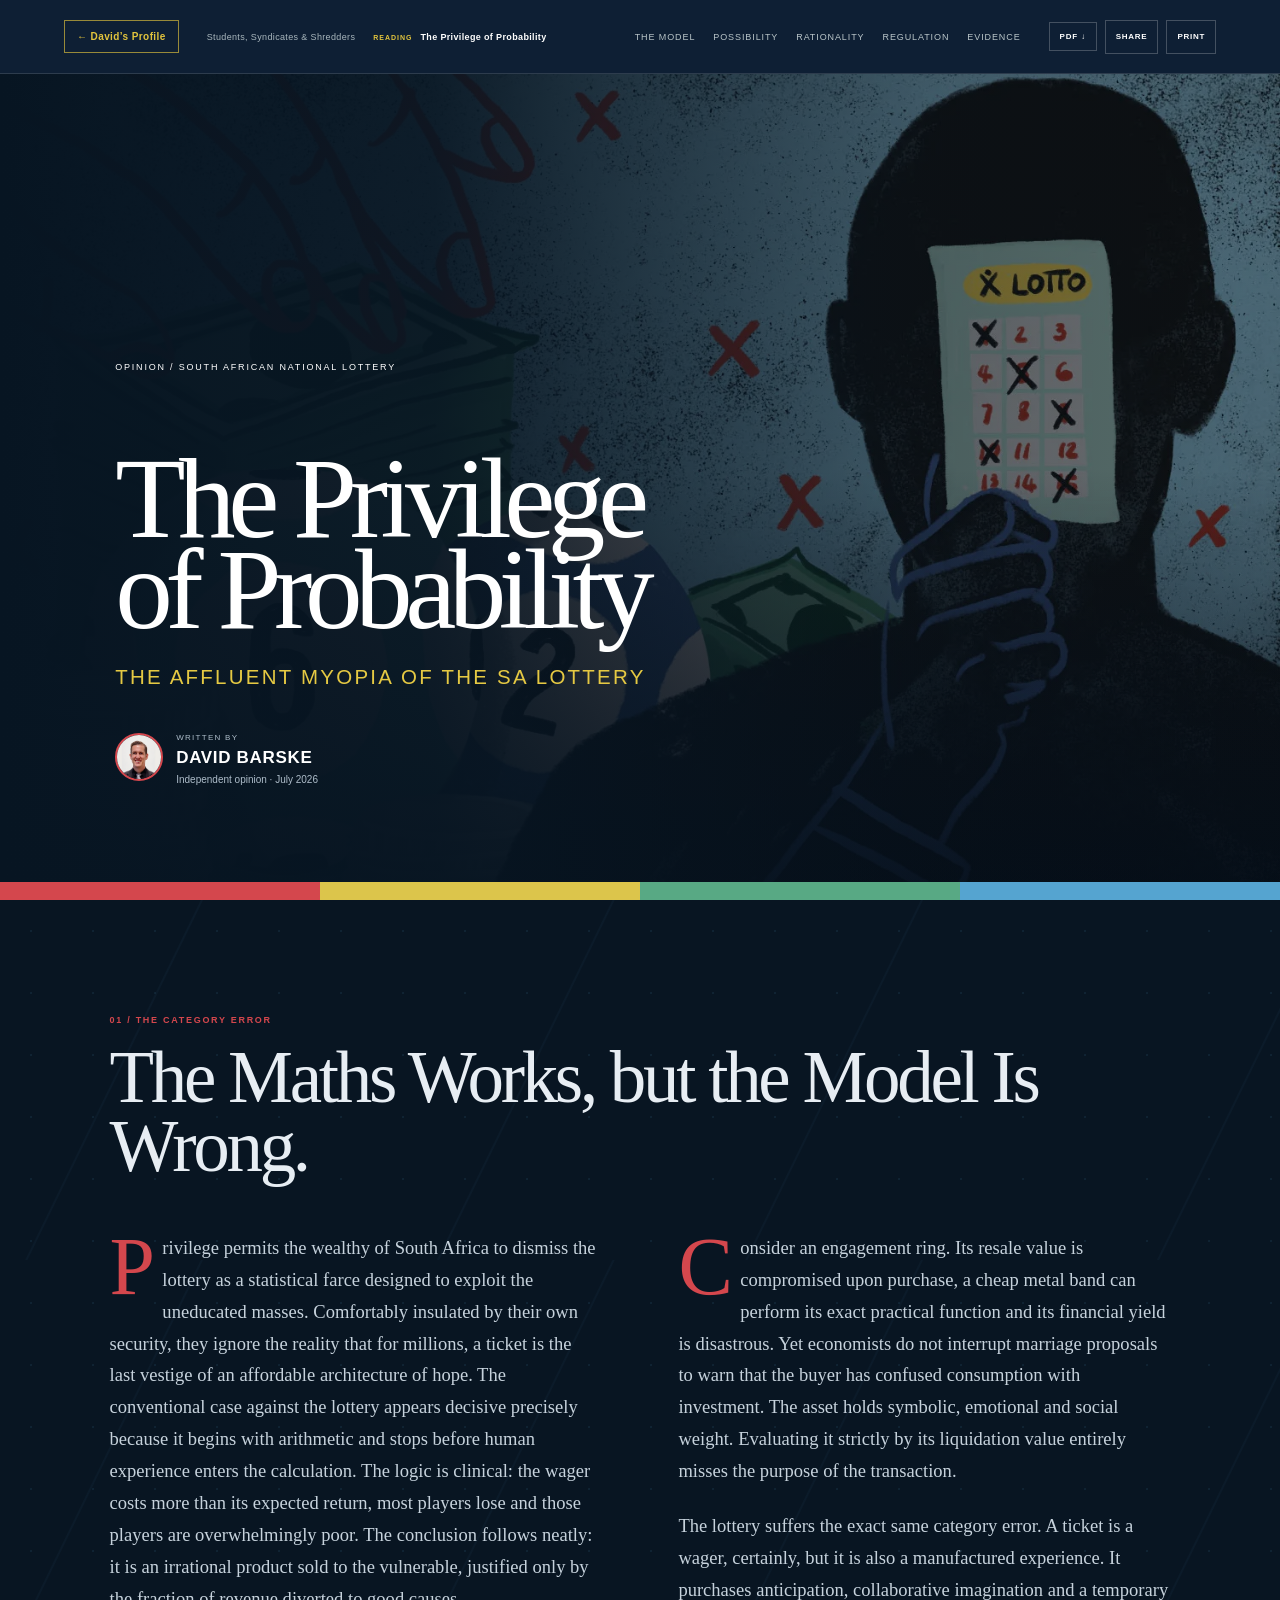
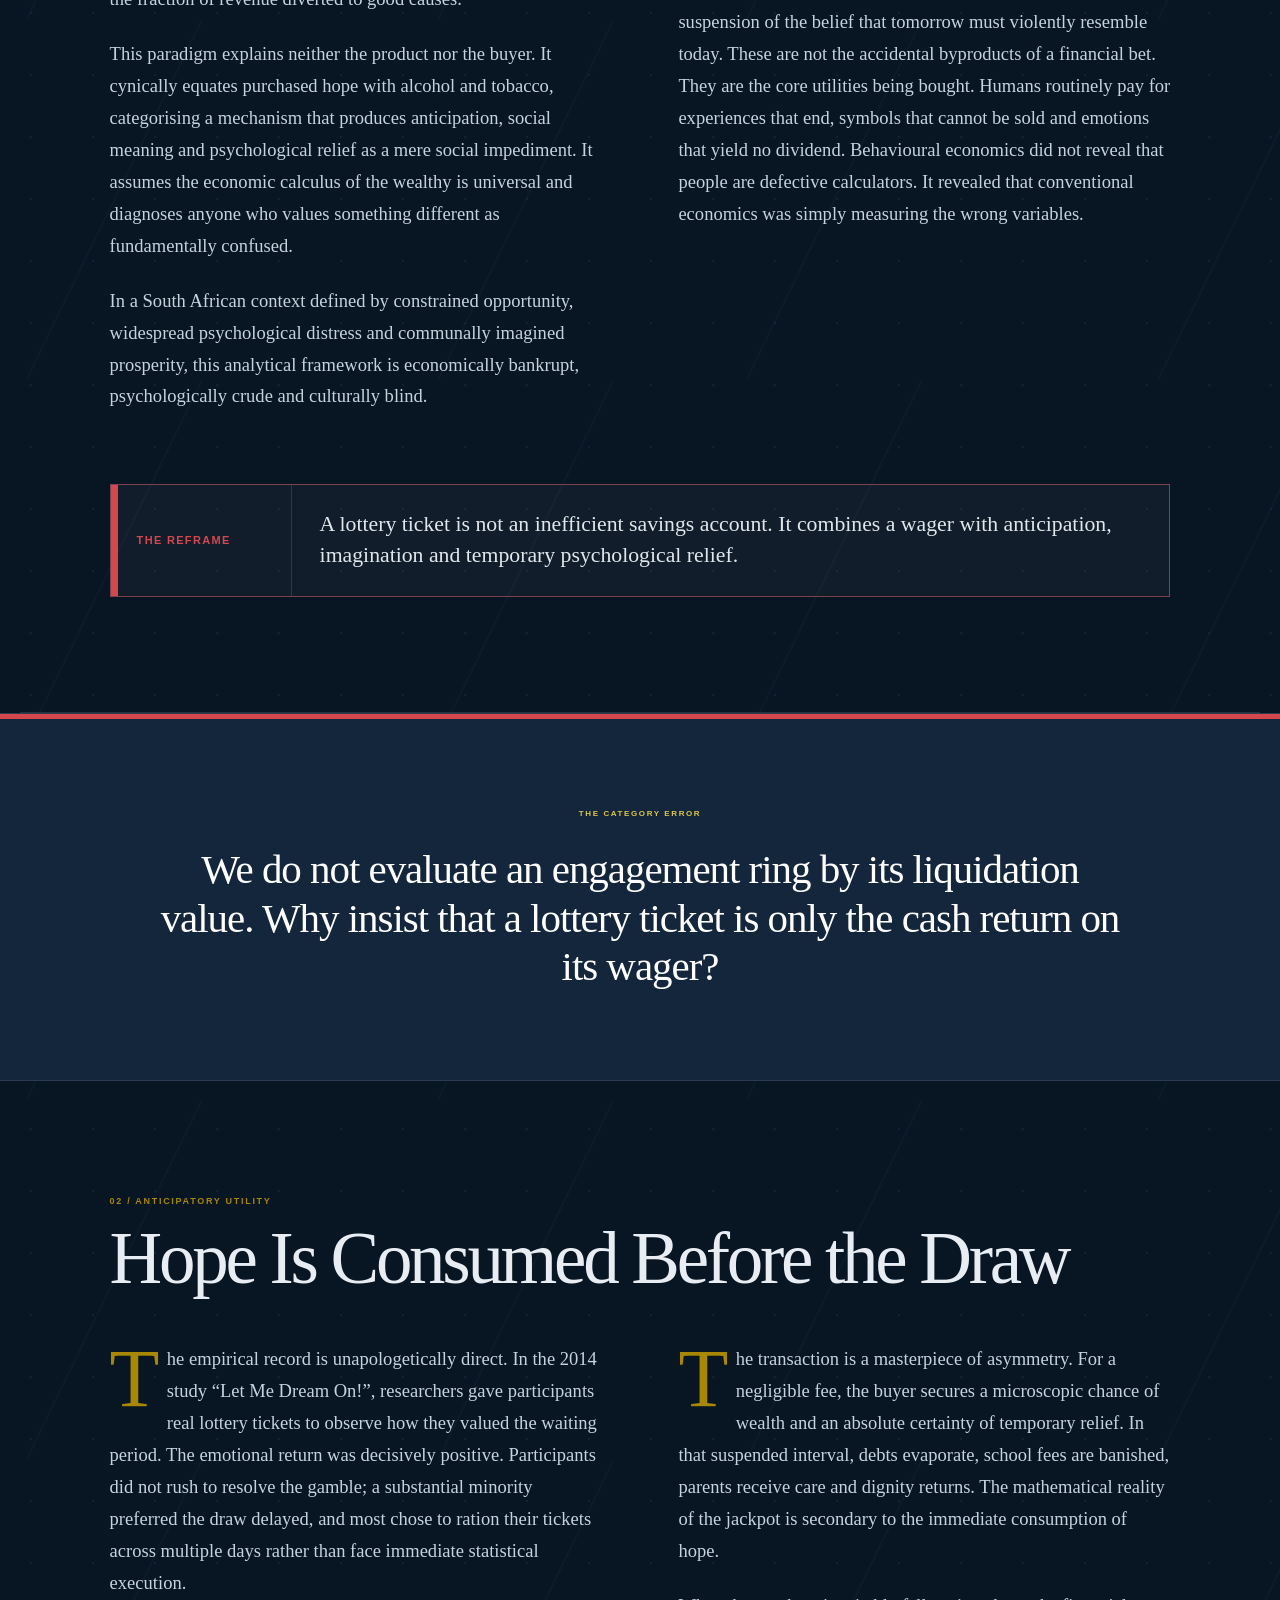
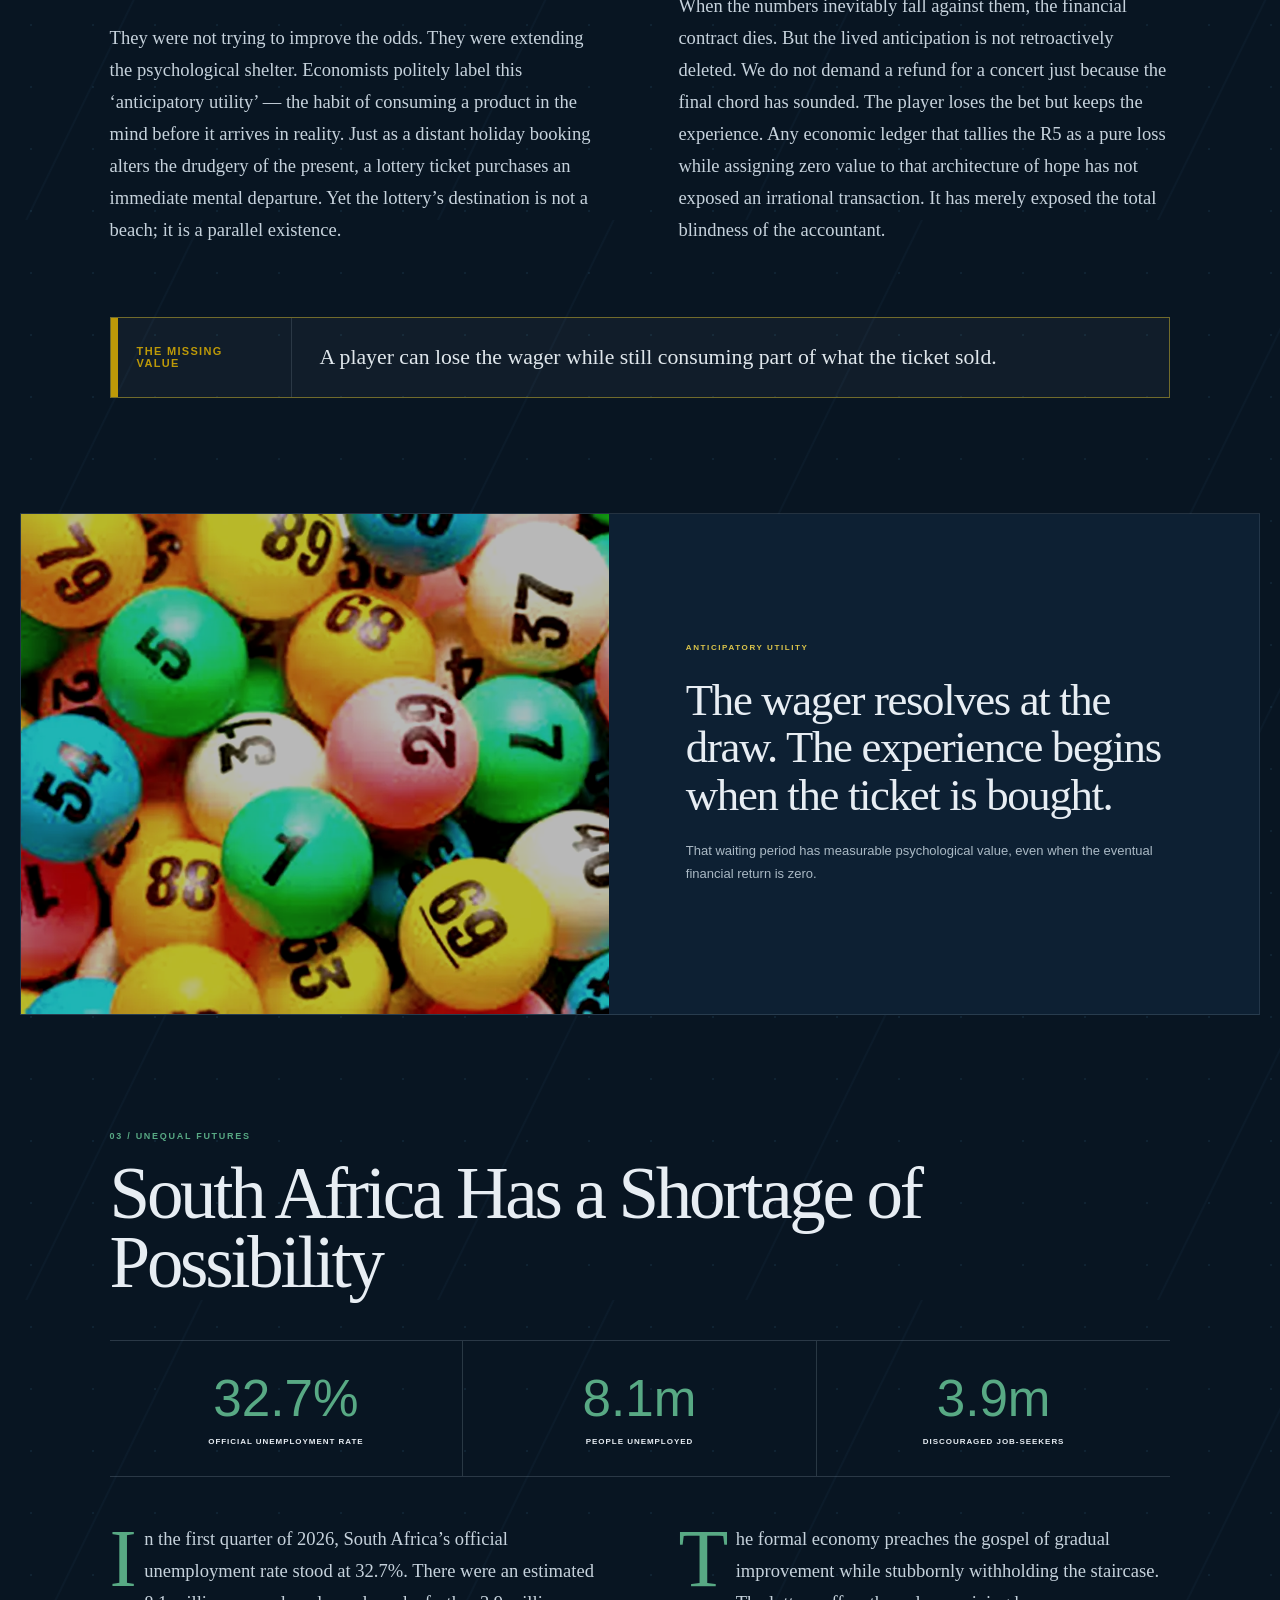
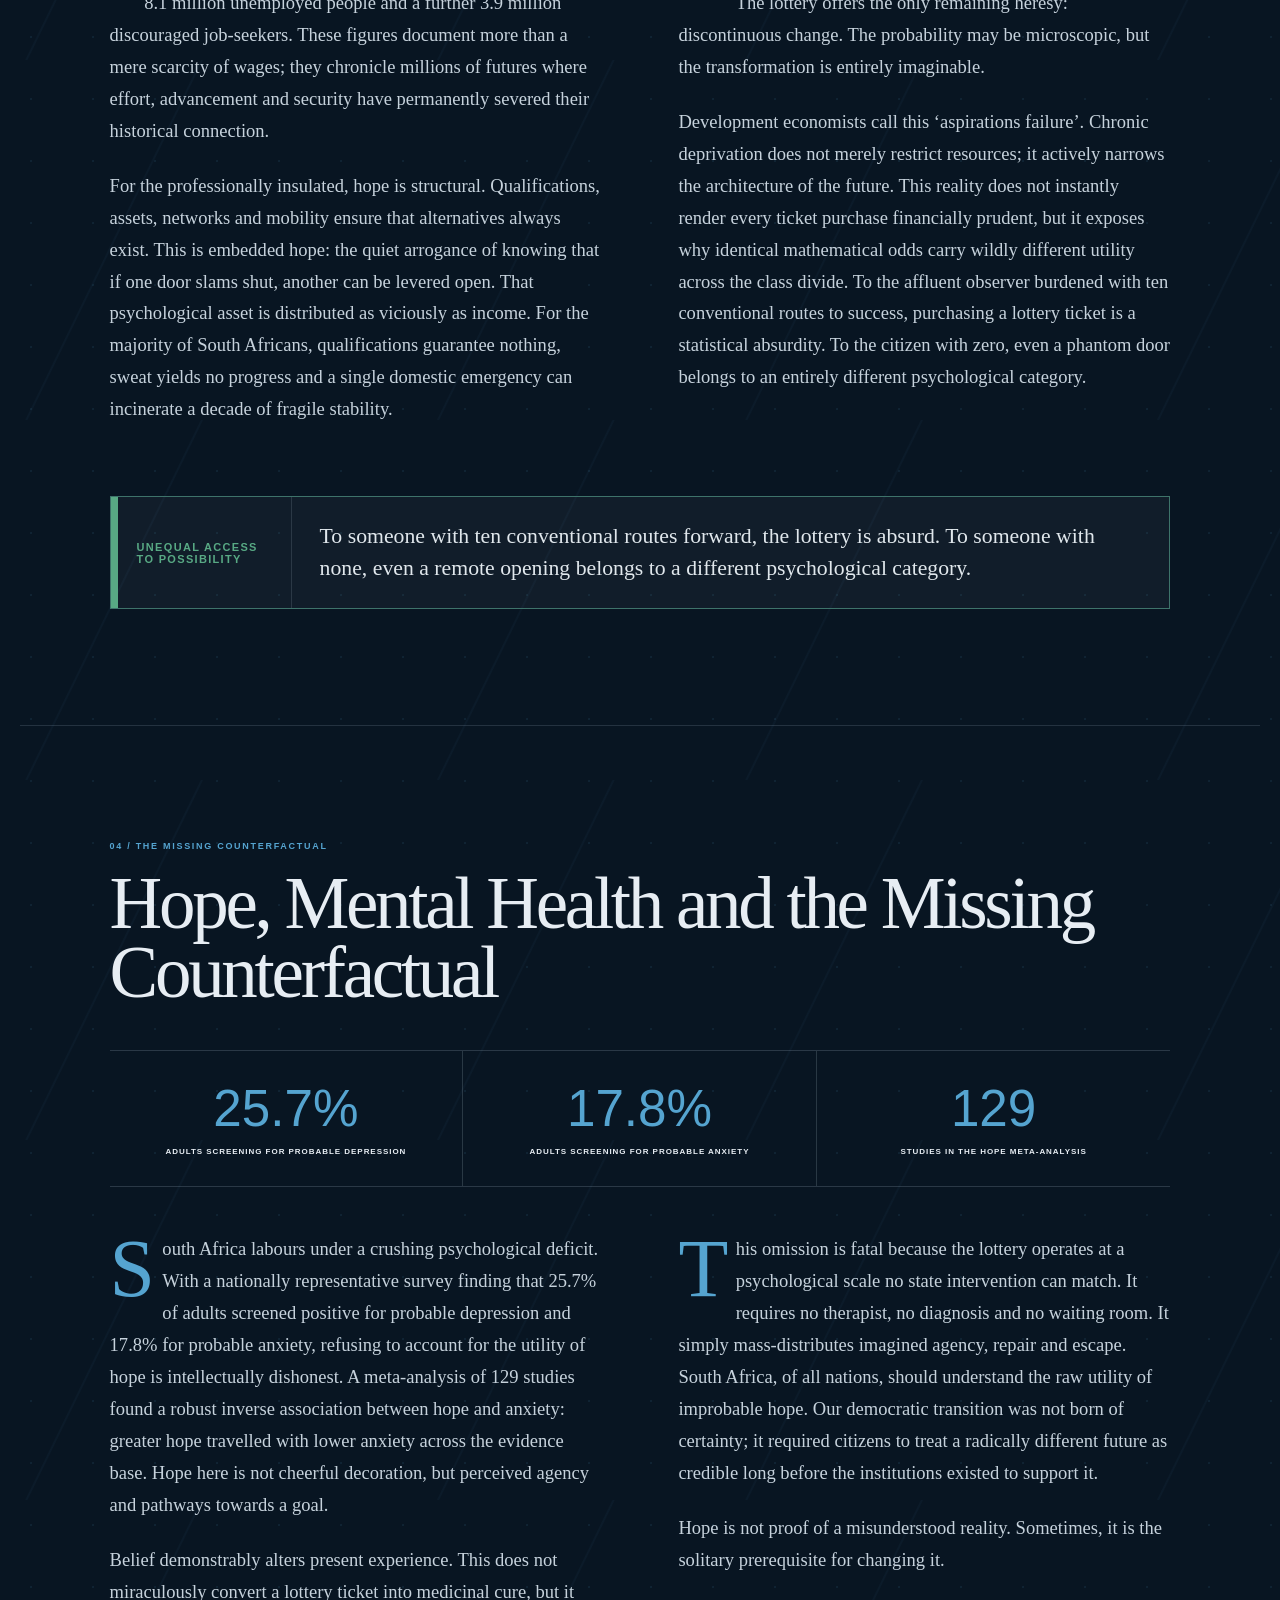
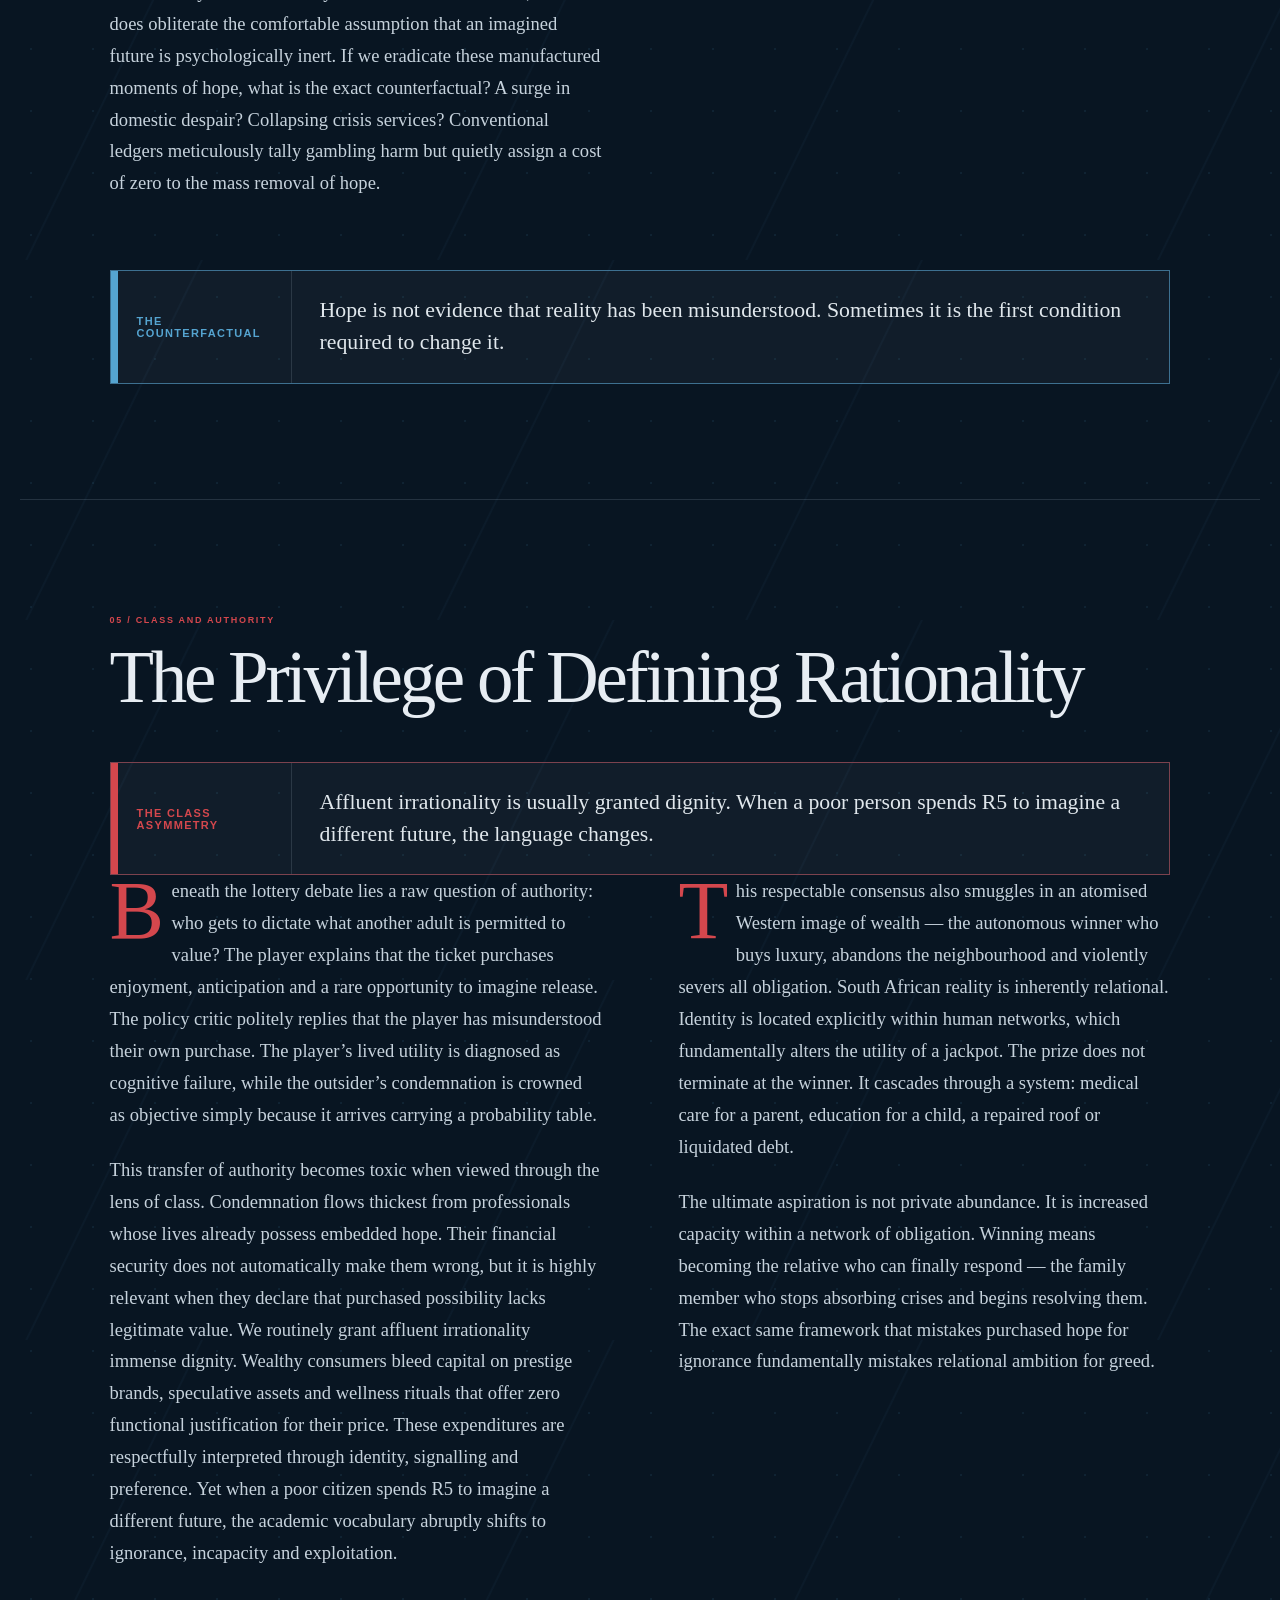
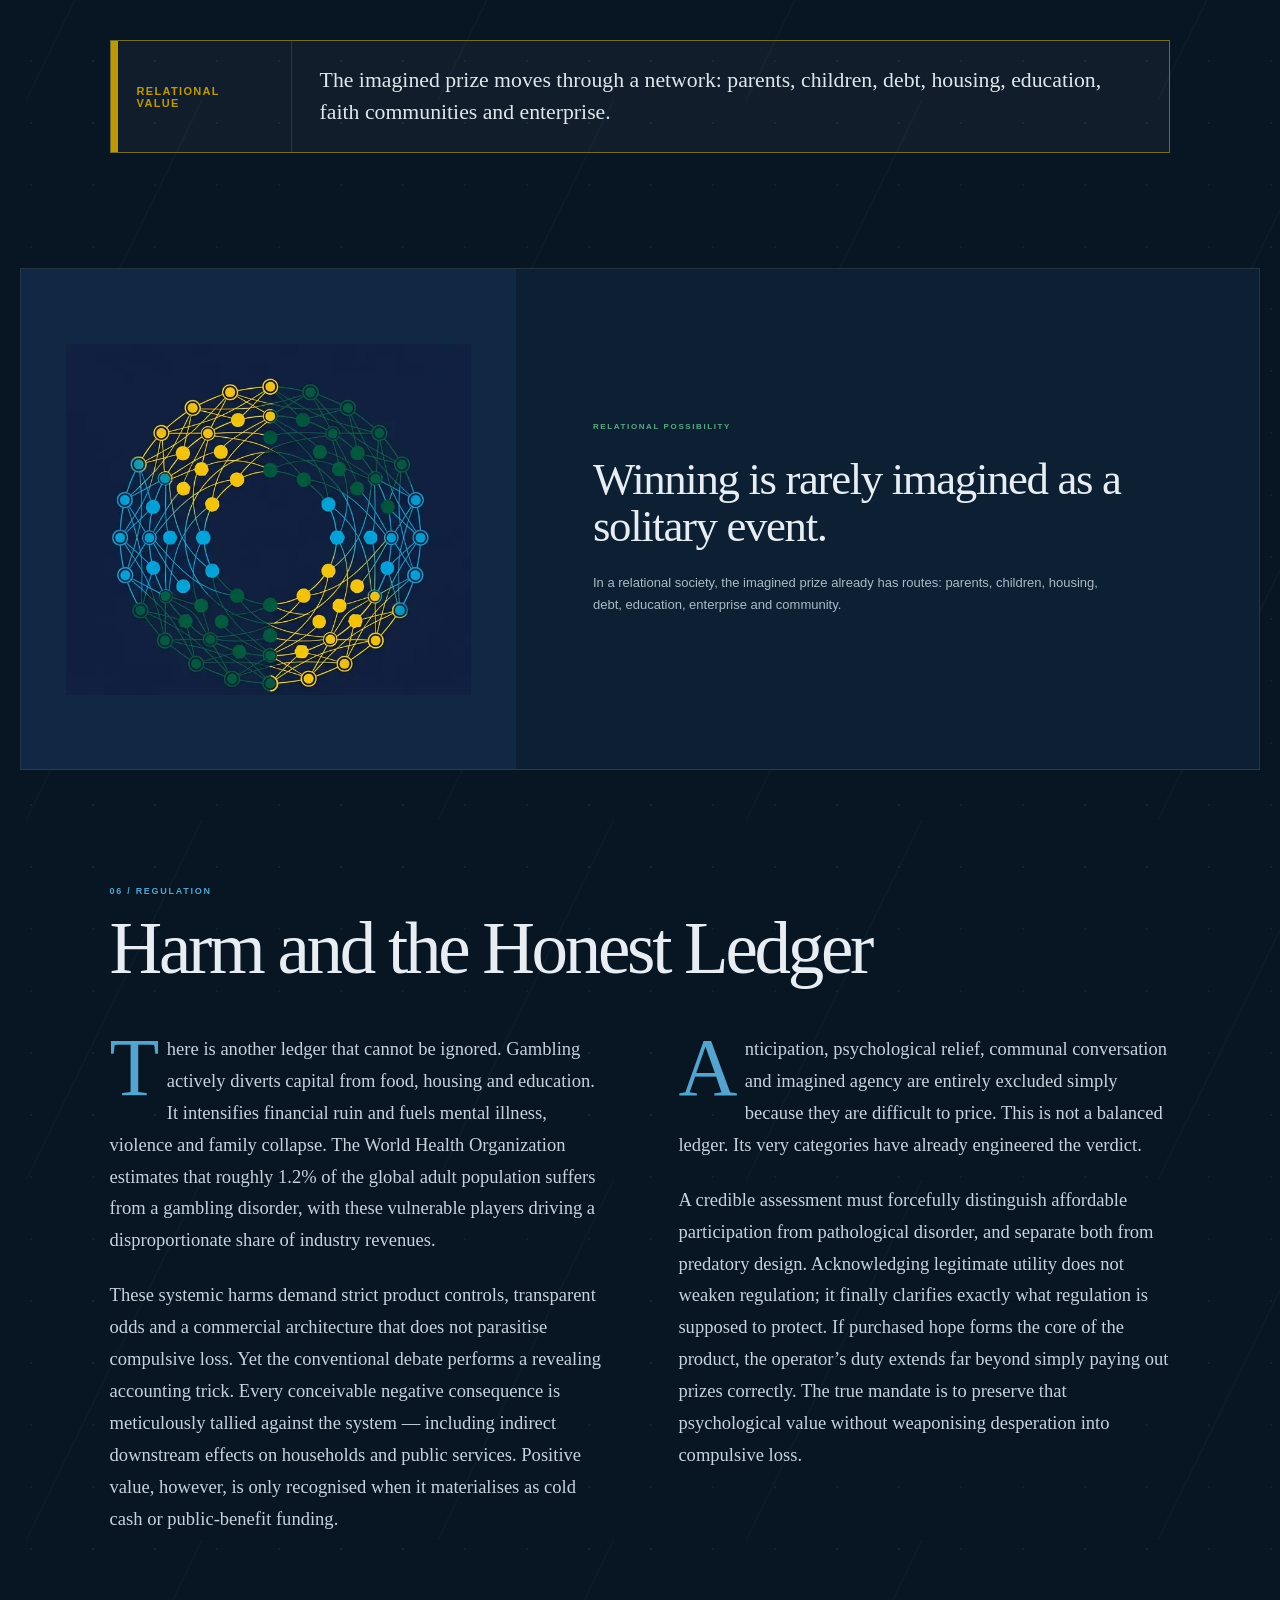
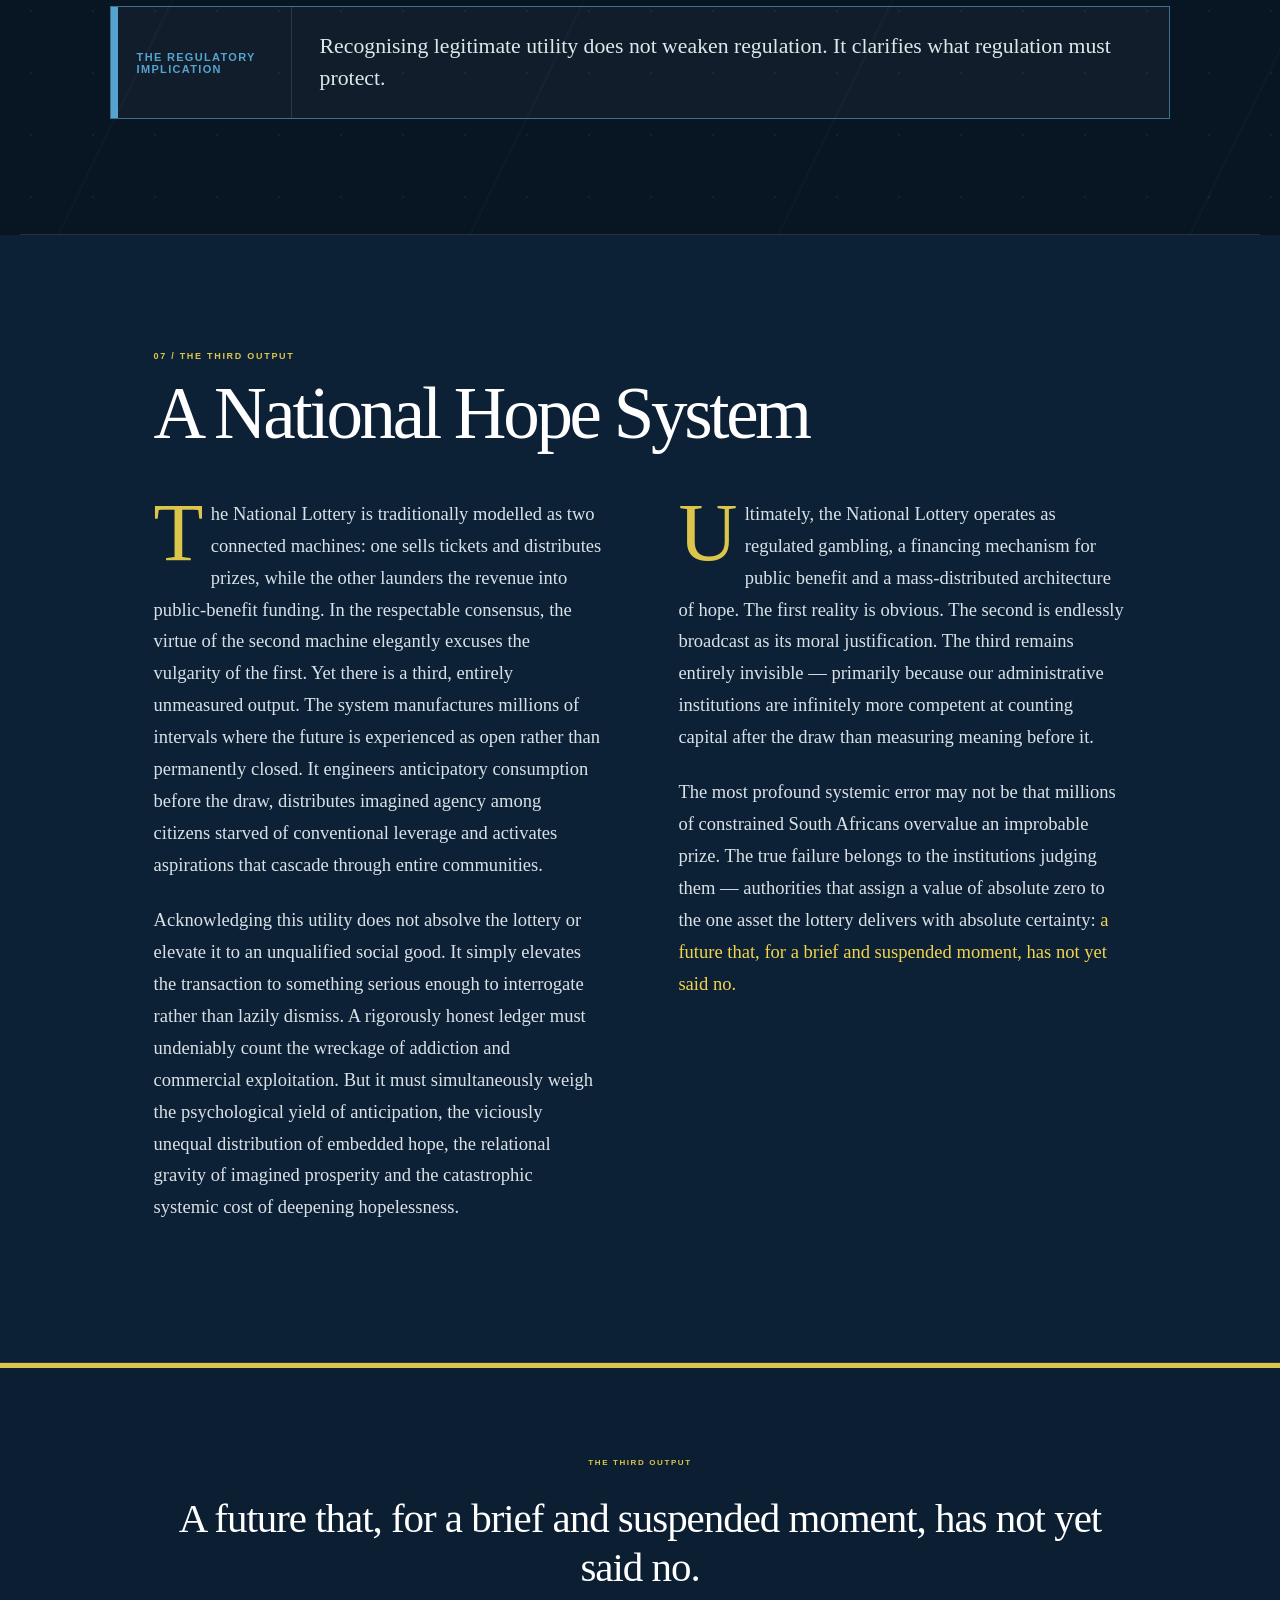
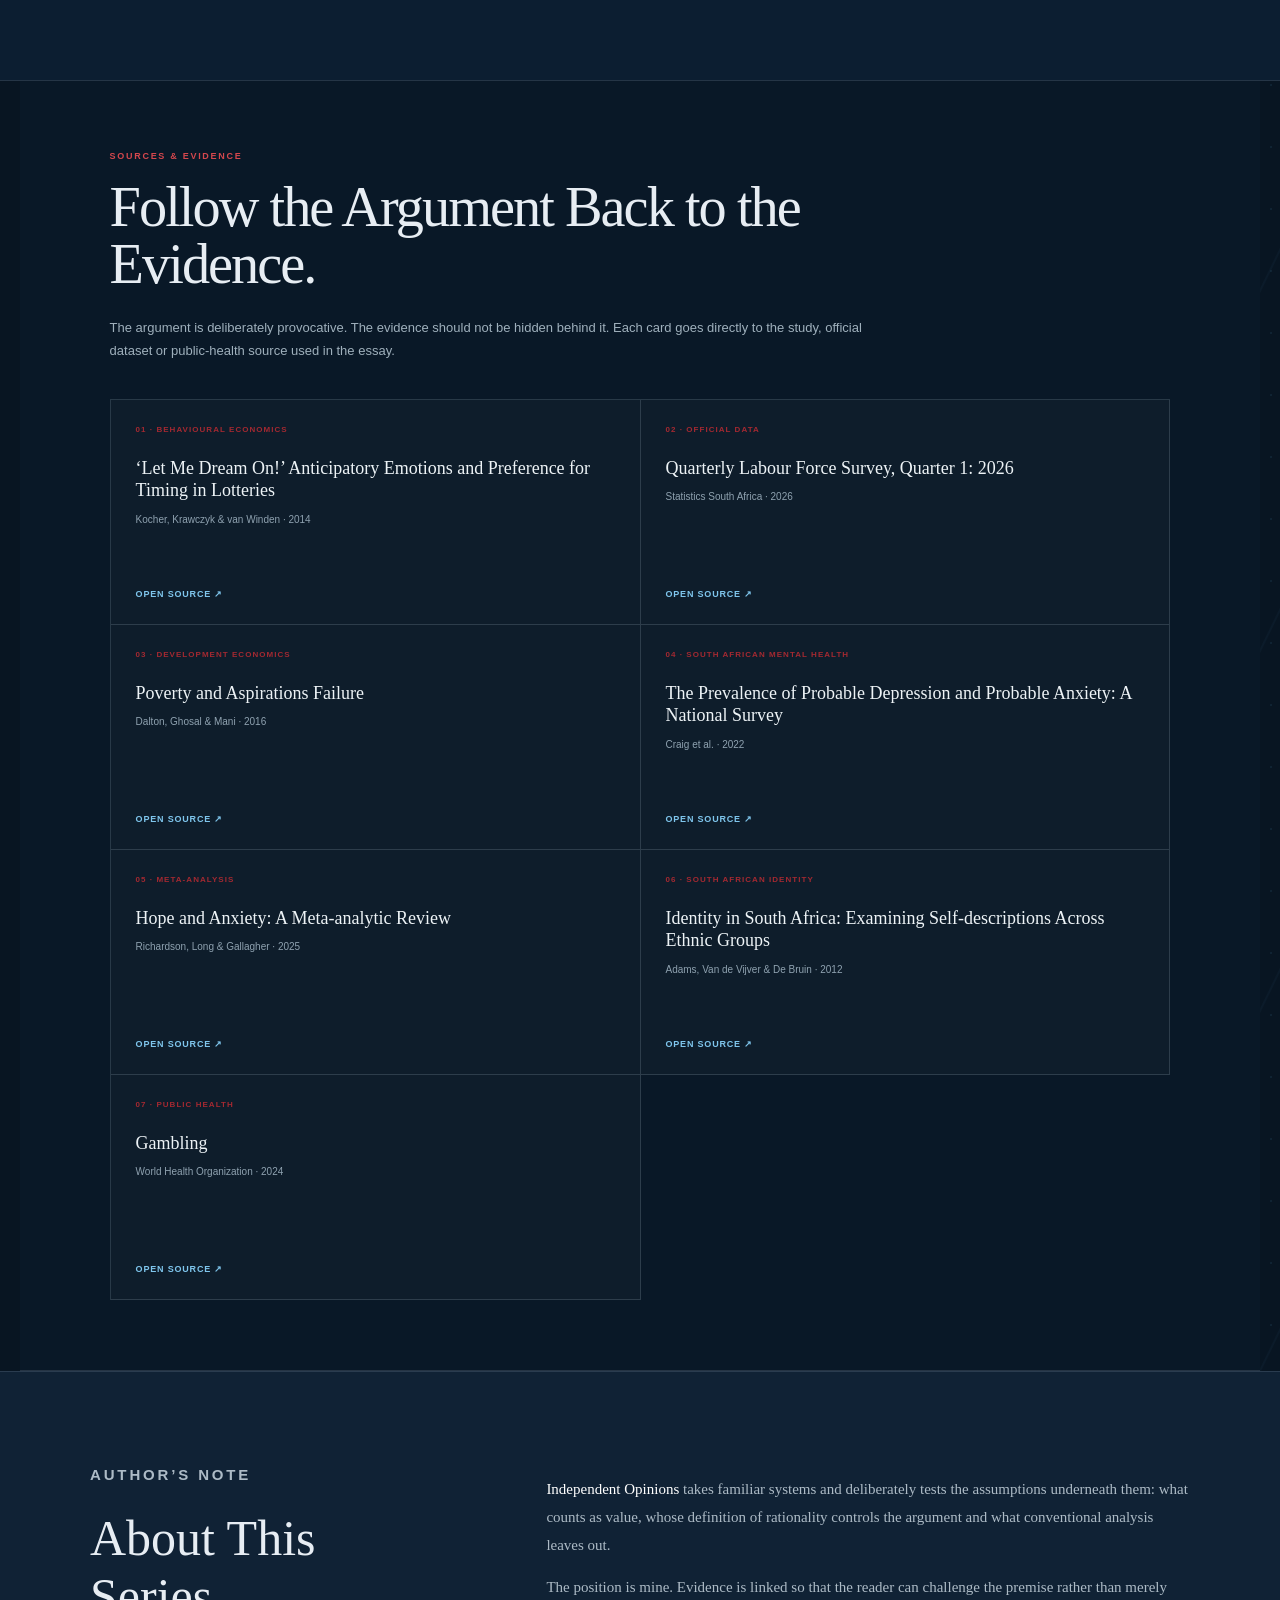
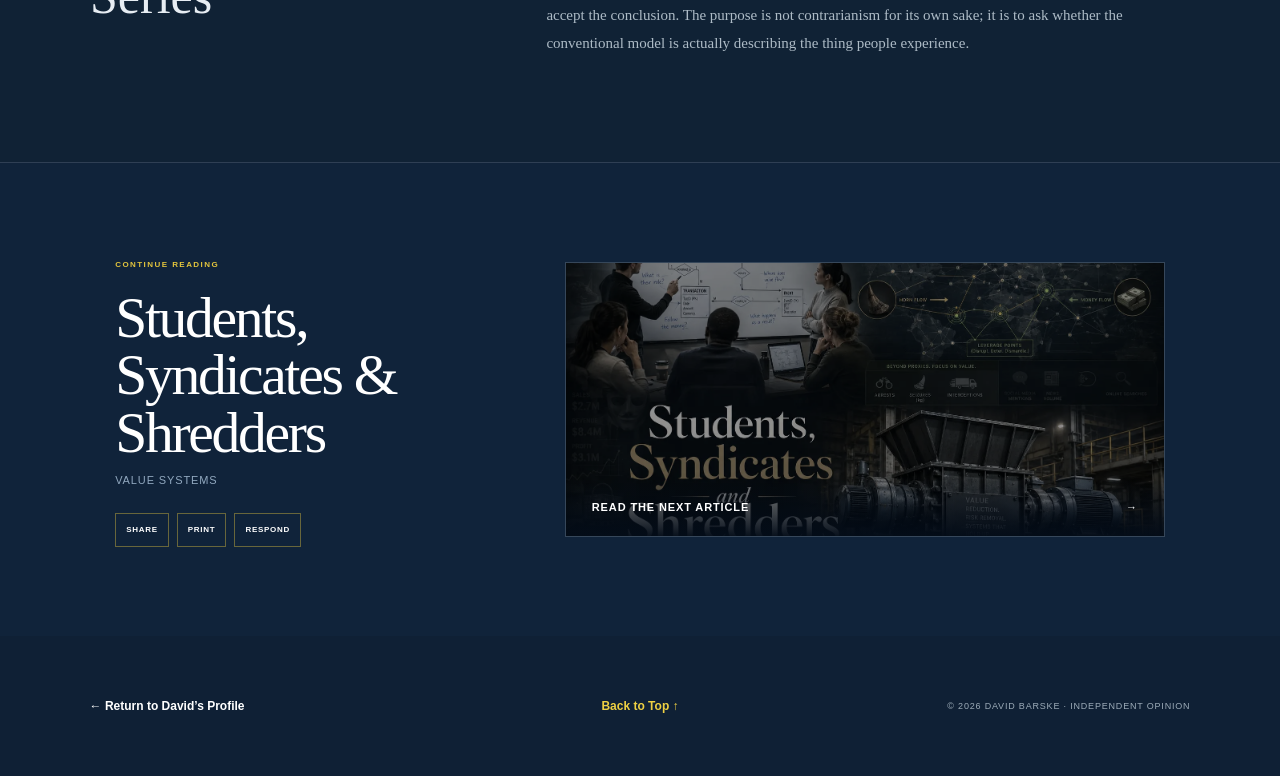
==== commit c396e1f7: "Refine Probability article and mobile navigation" ====
--- a/docs/privilege-of-probability/index.html
+++ b/docs/privilege-of-probability/index.html
@@ -1 +1,763 @@
-<!doctype html><html lang="en-GB"><head><meta charset="utf-8"><meta name="viewport" content="width=device-width,initial-scale=1"><title>The Privilege of Probability | David Barske</title><meta name="description" content="The judgement of a lottery ticket changes when anticipation, unequal access to possibility and the psychological utility of hope enter the ledger."><meta name="robots" content="index, follow"><link rel="canonical" href="https://davidbarske.github.io/Profile/privilege-of-probability/"><meta property="og:title" content="The Privilege of Probability | David Barske"><meta property="og:description" content="The judgement of a lottery ticket changes when anticipation, unequal access to possibility and the psychological utility of hope enter the ledger."><meta property="og:type" content="article"><meta property="og:url" content="https://davidbarske.github.io/Profile/privilege-of-probability/"><meta property="og:image" content="https://davidbarske.github.io/Profile/probability/cover.webp"><meta name="twitter:card" content="summary_large_image"><meta name="twitter:title" content="The Privilege of Probability | David Barske"><meta name="twitter:description" content="The judgement of a lottery ticket changes when anticipation, unequal access to possibility and the psychological utility of hope enter the ledger."><meta name="twitter:image" content="https://davidbarske.github.io/Profile/probability/cover.webp"><meta name="author" content="David Barske"><link rel="stylesheet" href="../assets/css/site-v2.css"><script async src="https://www.googletagmanager.com/gtag/js?id=G-19KLFX5LNG"></script><script>window.dataLayer=window.dataLayer||[];function gtag(){dataLayer.push(arguments)}gtag('js',new Date());gtag('config','G-19KLFX5LNG');</script><script defer src="../assets/js/article-static.js"></script></head><body><main class="probability-article" id="article-top"><header class="article-chrome"><a href="../" class="article-profile-return">← David’s Profile</a><button class="article-menu-toggle" type="button" aria-expanded="false" aria-controls="article-navigation"><span aria-hidden="true">☰</span><b>Navigate</b></button><nav id="article-navigation" class="" aria-label="Article navigation"><div class="article-directory" aria-label="Choose an article"><a href="../students-syndicates-shredders" class="">Students, Syndicates &amp; Shredders</a><a href="../privilege-of-probability" class="active">The Privilege of Probability</a></div><div class="article-section-links"><a href="#model">The Model</a><a href="#possibility">Possibility</a><a href="#rationality">Rationality</a><a href="#harm">Harm</a><a href="#system">Hope System</a></div></nav><div class="article-header-actions"><a class="article-pdf" href="../downloads/The_Privilege_of_Probability.pdf" download="">PDF ↓</a><div class="article-actions compact" aria-label="Article actions"><button type="button" aria-live="polite">Share</button><button type="button">Print</button><a href="mailto:kairos.advisory.services@gmail.com?subject=Response%20to%3A%20The%20Privilege%20of%20Probability">Respond</a></div></div></header><section class="prob-cover"><div class="cover-copy"><small>OPINION / SOUTH AFRICAN NATIONAL LOTTERY</small><h1>The Privilege<br/>of Probability</h1><p>The Affluent Myopia of the SA Lottery</p><div class="prob-byline"><img src="../david-barske.webp" alt=""/><span>Written by</span><strong>David Barske</strong><em>Independent opinion · July 2026</em></div></div><div class="cover-symbol" aria-hidden="true"><i></i><i></i><i></i><i></i><i></i><b></b></div><div class="cover-bars" aria-hidden="true"><i></i><i></i><i></i><i></i></div></section><nav class="prob-visual-index" aria-label="Visual models in this article"><a href="#value-ledger"><small>VISUAL 01</small><strong>The Fuller Value Ledger</strong><span class="mini-ledger" aria-hidden="true"><i></i><b>+</b><i></i><b>+</b><i></i></span></a><a href="#unequal-pathways"><small>VISUAL 02</small><strong>Unequal Starting Positions</strong><span class="mini-paths" aria-hidden="true"><i></i><i></i><i></i><i></i><em></em></span></a><a href="#hope-system"><small>VISUAL 03</small><strong>A Better Hope System</strong><span class="mini-system" aria-hidden="true"><i></i><b>→</b><i></i><b>→</b><i></i></span></a></nav><article class="prob-body"><section id="model" class="prob-section red-section"><p class="prob-kicker">01 / The Category Error</p><h2>The Maths Works, but the Model Is Wrong.</h2><div class="prob-columns"><div><p>Privilege permits the wealthy of South Africa to dismiss the lottery as a statistical farce designed to exploit the uneducated masses. Comfortably insulated by their own security, they ignore the reality that for millions, a ticket is the last vestige of an affordable architecture of hope. The conventional case against the lottery appears decisive precisely because it begins with arithmetic and stops before human experience enters the calculation. The logic is clinical: the wager costs more than its expected return, most players lose and those players are overwhelmingly poor. The conclusion follows neatly: it is an irrational product sold to the vulnerable, justified only by the fraction of revenue diverted to good causes.</p><p>This paradigm explains neither the product nor the buyer. It cynically equates purchased hope with alcohol and tobacco, categorising a mechanism that produces anticipation, social meaning and psychological relief as a mere social impediment. It assumes the economic calculus of the wealthy is universal and diagnoses anyone who values something different as fundamentally confused.</p><p>In a South African context defined by constrained opportunity, widespread psychological distress and communally imagined prosperity, this analytical framework is economically bankrupt, psychologically crude and culturally blind.</p></div><div><p>Consider an engagement ring. Its resale value is compromised upon purchase, a cheap metal band can perform its exact practical function and its financial yield is disastrous. Yet economists do not interrupt marriage proposals to warn that the buyer has confused consumption with investment. The asset holds symbolic, emotional and social weight. Evaluating it strictly by its liquidation value entirely misses the purpose of the transaction.</p><p>The lottery suffers the exact same category error. A ticket is a wager, certainly, but it is also a manufactured experience. It purchases anticipation, collaborative imagination and a temporary suspension of the belief that tomorrow must violently resemble today. These are not the accidental byproducts of a financial bet. They are the core utilities being bought. Humans routinely pay for experiences that end, symbols that cannot be sold and emotions that yield no dividend. Behavioural economics did not reveal that people are defective calculators. It revealed that conventional economics was simply measuring the wrong variables.</p></div></div><aside class="prob-callout red"><strong>The Reframe</strong><p>A lottery ticket is not an inefficient savings account. It combines a wager with anticipation, imagination and temporary psychological relief.</p></aside></section><section class="prob-section yellow-section"><p class="prob-kicker">02 / Anticipatory Utility</p><h2>Hope Is Consumed Before the Draw</h2><div class="prob-columns"><div><p>The empirical record is unapologetically direct. In the 2014 study “Let Me Dream On!”, researchers gave participants real lottery tickets to observe how they valued the waiting period. The emotional return was decisively positive. Participants did not rush to resolve the gamble; a substantial minority preferred the draw delayed, and most chose to ration their tickets across multiple days rather than face immediate statistical execution.</p><p>They were not trying to improve the odds. They were extending the psychological shelter. Economists politely label this ‘anticipatory utility’ — the habit of consuming a product in the mind before it arrives in reality. Just as a distant holiday booking alters the drudgery of the present, a lottery ticket purchases an immediate mental departure. Yet the lottery’s destination is not a beach; it is a parallel existence.</p></div><div><p>The transaction is a masterpiece of asymmetry. For a negligible fee, the buyer secures a microscopic chance of wealth and an absolute certainty of temporary relief. In that suspended interval, debts evaporate, school fees are banished, parents receive care and dignity returns. The mathematical reality of the jackpot is secondary to the immediate consumption of hope.</p><p>When the numbers inevitably fall against them, the financial contract dies. But the lived anticipation is not retroactively deleted. We do not demand a refund for a concert just because the final chord has sounded. The player loses the bet but keeps the experience. Any economic ledger that tallies the R5 as a pure loss while assigning zero value to that architecture of hope has not exposed an irrational transaction. It has merely exposed the total blindness of the accountant.</p></div></div><aside class="prob-callout yellow"><strong>The Missing Value</strong><p>A player can lose the wager while still consuming part of what the ticket sold.</p></aside><figure class="prob-visual prob-ledger" id="value-ledger"><figcaption><span>THE FULLER VALUE LEDGER</span><strong>One Ticket, Three Simultaneous Transactions</strong></figcaption><div><small>01 · FINANCIAL</small><b>Wager</b><span>Price paid against uncertain prize return</span></div><i>+</i><div><small>02 · EXPERIENTIAL</small><b>Anticipation</b><span>Utility consumed while the outcome remains unresolved</span></div><i>+</i><div><small>03 · PSYCHOLOGICAL</small><b>Possibility</b><span>A temporary future that feels open rather than closed</span></div></figure></section><section id="possibility" class="prob-section green-section"><p class="prob-kicker">03 / Unequal Futures</p><h2>South Africa Has a Shortage of Possibility</h2><div class="prob-metrics"><div><strong>32.7%</strong><span>Official Unemployment Rate</span></div><div><strong>8.1m</strong><span>People Unemployed</span></div><div><strong>3.9m</strong><span>Discouraged Job-Seekers</span></div></div><div class="prob-columns"><div><p>In the first quarter of 2026, South Africa’s official unemployment rate stood at 32.7%. There were an estimated 8.1 million unemployed people and a further 3.9 million discouraged job-seekers. These figures document more than a mere scarcity of wages; they chronicle millions of futures where effort, advancement and security have permanently severed their historical connection.</p><p>For the professionally insulated, hope is structural. Qualifications, assets, networks and mobility ensure that alternatives always exist. This is embedded hope: the quiet arrogance of knowing that if one door slams shut, another can be levered open. That psychological asset is distributed as viciously as income. For the majority of South Africans, qualifications guarantee nothing, sweat yields no progress and a single domestic emergency can incinerate a decade of fragile stability.</p></div><div><p>The formal economy preaches the gospel of gradual improvement while stubbornly withholding the staircase. The lottery offers the only remaining heresy: discontinuous change. The probability may be microscopic, but the transformation is entirely imaginable.</p><p>Development economists call this ‘aspirations failure’. Chronic deprivation does not merely restrict resources; it actively narrows the architecture of the future. This reality does not instantly render every ticket purchase financially prudent, but it exposes why identical mathematical odds carry wildly different utility across the class divide. To the affluent observer burdened with ten conventional routes to success, purchasing a lottery ticket is a statistical absurdity. To the citizen with zero, even a phantom door belongs to an entirely different psychological category.</p></div></div><aside class="prob-callout green"><strong>Unequal Access to Possibility</strong><p>To someone with ten conventional routes forward, the lottery is absurd. To someone with none, even a remote opening belongs to a different psychological category.</p></aside><figure class="prob-visual prob-pathways" id="unequal-pathways"><figcaption><span>THE MISSING COMPARISON</span><strong>Identical Odds, Unequal Starting Positions</strong></figcaption><div class="pathway secure"><small>EMBEDDED HOPE</small><b>Qualifications · Assets · Networks · Mobility</b><span><i></i><i></i><i></i><i></i><i></i><i></i></span><em>Several credible routes remain open</em></div><div class="pathway constrained"><small>CONSTRAINED HOPE</small><b>Few Conventional Routes</b><span><i></i></span><em>One improbable door can carry disproportionate meaning</em></div></figure></section><section class="prob-section blue-section"><p class="prob-kicker">04 / The Missing Counterfactual</p><h2>Hope, Mental Health and the Missing Counterfactual</h2><div class="prob-metrics"><div><strong>25.7%</strong><span>Adults Screening for Probable Depression</span></div><div><strong>17.8%</strong><span>Adults Screening for Probable Anxiety</span></div><div><strong>129</strong><span>Studies in the 2026 Hope Meta-Analysis</span></div></div><div class="prob-columns"><div><p>South Africa labours under a crushing psychological deficit. With a nationally representative survey finding that 25.7% of adults screened positive for probable depression and 17.8% for probable anxiety, refusing to account for the utility of hope is intellectually dishonest. A 2026 meta-analysis of 129 studies confirms what survival demands: hope — defined not as cheerful decoration but as the perceived agency to move towards a goal — actively neutralises anxiety.</p><p>Belief demonstrably alters present experience. This does not miraculously convert a lottery ticket into medicinal cure, but it does obliterate the comfortable assumption that an imagined future is psychologically inert. If we eradicate these manufactured moments of hope, what is the exact counterfactual? A surge in domestic despair? Collapsing crisis services? Conventional ledgers meticulously tally gambling harm but quietly assign a cost of zero to the mass removal of hope.</p></div><div><p>This omission is fatal because the lottery operates at a psychological scale no state intervention can match. It requires no therapist, no diagnosis and no waiting room. It simply mass-distributes imagined agency, repair and escape. South Africa, of all nations, should understand the raw utility of improbable hope. Our democratic transition was not born of certainty; it required citizens to treat a radically different future as credible long before the institutions existed to support it.</p><p>Hope is not proof of a misunderstood reality. Sometimes, it is the solitary prerequisite for changing it.</p></div></div><aside class="prob-callout blue"><strong>The Counterfactual</strong><p>Hope is not evidence that reality has been misunderstood. Sometimes it is the first condition required to change it.</p></aside></section><section id="rationality" class="prob-section red-section"><p class="prob-kicker">05 / Class and Authority</p><h2>The Privilege of Defining Rationality</h2><aside class="prob-callout red"><strong>The Class Asymmetry</strong><p>Affluent irrationality is usually granted dignity. When a poor person spends R5 to imagine a different future, the language changes.</p></aside><div class="prob-columns"><div><p>Beneath the lottery debate lies a raw question of authority: who gets to dictate what another adult is permitted to value? The player explains that the ticket purchases enjoyment, anticipation and a rare opportunity to imagine release. The policy critic politely replies that the player has misunderstood their own purchase. The player’s lived utility is diagnosed as cognitive failure, while the outsider’s condemnation is crowned as objective simply because it arrives carrying a probability table.</p><p>This transfer of authority becomes toxic when viewed through the lens of class. Condemnation flows thickest from professionals whose lives already possess embedded hope. Their financial security does not automatically make them wrong, but it is highly relevant when they declare that purchased possibility lacks legitimate value. We routinely grant affluent irrationality immense dignity. Wealthy consumers bleed capital on prestige brands, speculative assets and wellness rituals that offer zero functional justification for their price. These expenditures are respectfully interpreted through identity, signalling and preference. Yet when a poor citizen spends R5 to imagine a different future, the academic vocabulary abruptly shifts to ignorance, incapacity and exploitation.</p></div><div><p>This respectable consensus also smuggles in an atomised Western image of wealth — the autonomous winner who buys luxury, abandons the neighbourhood and violently severs all obligation. South African reality is inherently relational. Identity is located explicitly within human networks, which fundamentally alters the utility of a jackpot. The prize does not terminate at the winner. It cascades through a system: medical care for a parent, education for a child, a repaired roof or liquidated debt.</p><p>The ultimate aspiration is not private abundance. It is increased capacity within a network of obligation. Winning means becoming the relative who can finally respond — the family member who stops absorbing crises and begins resolving them. The exact same framework that mistakes purchased hope for ignorance fundamentally mistakes relational ambition for greed.</p></div></div><aside class="prob-callout yellow"><strong>Relational Value</strong><p>The imagined prize moves through a network: parents, children, debt, housing, education, faith communities and enterprise.</p></aside></section><section id="harm" class="prob-section blue-section"><p class="prob-kicker">06 / Regulation</p><h2>Harm and the Honest Ledger</h2><div class="prob-columns"><div><p>There is another ledger that cannot be ignored. Gambling actively diverts capital from food, housing and education. It intensifies financial ruin and fuels mental illness, violence and family collapse. The World Health Organization estimates that roughly 1.2% of the global adult population suffers from a gambling disorder, with these vulnerable players driving a disproportionate share of industry revenues.</p><p>These systemic harms demand strict product controls, transparent odds and a commercial architecture that does not parasitise compulsive loss. Yet the conventional debate performs a revealing accounting trick. Every conceivable negative consequence is meticulously tallied against the system — including indirect downstream effects on households and public services. Positive value, however, is only recognised when it materialises as cold cash or public-benefit funding.</p></div><div><p>Anticipation, psychological relief, communal conversation and imagined agency are entirely excluded simply because they are difficult to price. This is not a balanced ledger. Its very categories have already engineered the verdict.</p><p>A credible assessment must forcefully distinguish affordable participation from pathological disorder, and separate both from predatory design. Acknowledging legitimate utility does not weaken regulation; it finally clarifies exactly what regulation is supposed to protect. If purchased hope forms the core of the product, the operator’s duty extends far beyond simply paying out prizes correctly. The true mandate is to preserve that psychological value without weaponising desperation into compulsive loss.</p></div></div><aside class="prob-callout blue"><strong>The Regulatory Implication</strong><p>Recognising legitimate utility does not weaken regulation. It clarifies what regulation must protect.</p></aside></section><section id="system" class="prob-section final-section"><p class="prob-kicker">07 / The Third Output</p><h2>A National Hope System</h2><figure class="prob-system-map" id="hope-system"><figcaption>THE THREE OUTPUTS OF THE NATIONAL LOTTERY</figcaption><div><small>01</small><strong>Regulated Wager</strong><span>Tickets and prizes</span></div><i>→</i><div><small>02</small><strong>Public Benefit</strong><span>Funding after play</span></div><i>+</i><div class="third"><small>03 · UNMEASURED</small><strong>Hope Architecture</strong><span>Anticipation, imagined agency and relational possibility</span></div></figure><div class="prob-columns"><div><p>The National Lottery is traditionally modelled as two connected machines: one sells tickets and distributes prizes, while the other launders the revenue into public-benefit funding. In the respectable consensus, the virtue of the second machine elegantly excuses the vulgarity of the first. Yet there is a third, entirely unmeasured output. The system manufactures millions of intervals where the future is experienced as open rather than permanently closed. It engineers anticipatory consumption before the draw, distributes imagined agency among citizens starved of conventional leverage and activates aspirations that cascade through entire communities.</p><p>Acknowledging this utility does not absolve the lottery or elevate it to an unqualified social good. It simply elevates the transaction to something serious enough to interrogate rather than lazily dismiss. A rigorously honest ledger must undeniably count the wreckage of addiction and commercial exploitation. But it must simultaneously weigh the psychological yield of anticipation, the viciously unequal distribution of embedded hope, the relational gravity of imagined prosperity and the catastrophic systemic cost of deepening hopelessness.</p></div><div><p>Ultimately, the National Lottery operates as regulated gambling, a financing mechanism for public benefit and a mass-distributed architecture of hope. The first reality is obvious. The second is endlessly broadcast as its moral justification. The third remains entirely invisible — primarily because our administrative institutions are infinitely more competent at counting capital after the draw than measuring meaning before it.</p><p>The most profound systemic error may not be that millions of constrained South Africans overvalue an improbable prize. The true failure belongs to the institutions judging them — authorities that assign a value of absolute zero to the one asset the lottery delivers with absolute certainty: <strong>a future that, for a brief and suspended moment, has not yet said no.</strong></p></div></div></section><section class="prob-sources"><p class="prob-kicker">Sources &amp; Evidence</p><h2>Follow the Argument Back to the Evidence.</h2><div class="source-grid"><a href="https://doi.org/10.1016/j.jebo.2013.12.006" target="_blank" rel="noopener noreferrer"><small>01<!-- --> · <!-- -->BEHAVIOURAL ECONOMICS</small><strong>‘Let Me Dream On!’ Anticipatory Emotions and Preference for Timing in Lotteries</strong><span>Kocher, Krawczyk &amp; van Winden · 2014</span><b>Open Source ↗</b></a><a href="https://www.statssa.gov.za/publications/P0211/P02111stQuarter2026.pdf" target="_blank" rel="noopener noreferrer"><small>02<!-- --> · <!-- -->OFFICIAL DATA</small><strong>Quarterly Labour Force Survey, Quarter 1: 2026</strong><span>Statistics South Africa · 2026</span><b>Open Source ↗</b></a><a href="https://doi.org/10.1111/ecoj.12210" target="_blank" rel="noopener noreferrer"><small>03<!-- --> · <!-- -->DEVELOPMENT ECONOMICS</small><strong>Poverty and Aspirations Failure</strong><span>Dalton, Ghosal &amp; Mani · 2016</span><b>Open Source ↗</b></a><a href="https://doi.org/10.3389/fpubh.2022.986531" target="_blank" rel="noopener noreferrer"><small>04<!-- --> · <!-- -->SOUTH AFRICAN MENTAL HEALTH</small><strong>The Prevalence of Probable Depression and Probable Anxiety: A National Survey</strong><span>Craig et al. · 2022</span><b>Open Source ↗</b></a><a href="https://doi.org/10.1002/jclp.70068" target="_blank" rel="noopener noreferrer"><small>05<!-- --> · <!-- -->META-ANALYSIS</small><strong>Hope and Anxiety: A Meta-analytic Review</strong><span>Richardson, Long &amp; Gallagher · 2025</span><b>Open Source ↗</b></a><a href="https://www.sciencedirect.com/science/article/abs/pii/S0147176711001210" target="_blank" rel="noopener noreferrer"><small>06<!-- --> · <!-- -->SOUTH AFRICAN IDENTITY</small><strong>Identity in South Africa: Examining Self-descriptions Across Ethnic Groups</strong><span>Adams, Van de Vijver &amp; De Bruin · 2012</span><b>Open Source ↗</b></a><a href="https://www.who.int/news-room/fact-sheets/detail/gambling" target="_blank" rel="noopener noreferrer"><small>07<!-- --> · <!-- -->PUBLIC HEALTH</small><strong>Gambling</strong><span>World Health Organization · 2024</span><b>Open Source ↗</b></a></div></section></article><aside class="article-pager" aria-label="Continue reading"><div><small>CONTINUE READING</small><h2>Students, Syndicates &amp; Shredders</h2><p>Value Systems</p><div class="article-actions" aria-label="Article actions"><button type="button" aria-live="polite">Share</button><button type="button">Print</button><a href="mailto:kairos.advisory.services@gmail.com?subject=Response%20to%3A%20The%20Privilege%20of%20Probability">Respond</a></div></div><a href="../students-syndicates-shredders"><img src="../sss/hero.webp" alt="" loading="lazy" decoding="async"/><b>Read the Next Article <span>→</span></b></a></aside><footer class="prob-footer"><a href="../">← Return to David’s Profile</a><a href="#article-top">Back to Top ↑</a><span>© 2026 David Barske · Independent Opinion</span></footer></main></body></html>
+<!doctype html>
+<html lang="en-GB">
+  <head>
+    <meta charset="utf-8" />
+    <meta name="viewport" content="width=device-width,initial-scale=1" />
+    <title>The Privilege of Probability | David Barske</title>
+    <meta
+      name="description"
+      content="The judgement of a lottery ticket changes when anticipation, unequal access to possibility and the psychological utility of hope enter the ledger."
+    />
+    <meta name="robots" content="index, follow" />
+    <link
+      rel="canonical"
+      href="https://davidbarske.github.io/Profile/privilege-of-probability/"
+    />
+    <meta
+      property="og:title"
+      content="The Privilege of Probability | David Barske"
+    />
+    <meta
+      property="og:description"
+      content="The judgement of a lottery ticket changes when anticipation, unequal access to possibility and the psychological utility of hope enter the ledger."
+    />
+    <meta property="og:type" content="article" />
+    <meta
+      property="og:url"
+      content="https://davidbarske.github.io/Profile/privilege-of-probability/"
+    />
+    <meta
+      property="og:image"
+      content="https://davidbarske.github.io/Profile/probability/lottery-hope.webp"
+    />
+    <meta name="twitter:card" content="summary_large_image" />
+    <meta
+      name="twitter:title"
+      content="The Privilege of Probability | David Barske"
+    />
+    <meta
+      name="twitter:description"
+      content="The judgement of a lottery ticket changes when anticipation, unequal access to possibility and the psychological utility of hope enter the ledger."
+    />
+    <meta
+      name="twitter:image"
+      content="https://davidbarske.github.io/Profile/probability/lottery-hope.webp"
+    />
+    <meta name="author" content="David Barske" />
+    <link rel="stylesheet" href="../assets/css/site-v2.css" />
+    <link rel="stylesheet" href="../assets/css/site-overrides.css" />
+    <script
+      async
+      src="https://www.googletagmanager.com/gtag/js?id=G-19KLFX5LNG"
+    ></script>
+    <script>
+      window.dataLayer = window.dataLayer || [];
+      function gtag() {
+        dataLayer.push(arguments);
+      }
+      gtag("js", new Date());
+      gtag("config", "G-19KLFX5LNG");
+    </script>
+    <script defer src="../assets/js/article-static.js"></script>
+  </head>
+  <body>
+    <main class="probability-article" id="article-top">
+      <header class="article-chrome">
+        <a href="../" class="article-profile-return">← David’s Profile</a
+        ><button
+          class="article-menu-toggle"
+          type="button"
+          aria-expanded="false"
+          aria-controls="article-navigation"
+        >
+          <span aria-hidden="true">☰</span><b>Navigate</b>
+        </button>
+        <nav id="article-navigation" class="" aria-label="Article navigation">
+          <div class="article-directory" aria-label="Choose an article">
+            <a href="../students-syndicates-shredders" class=""
+              >Students, Syndicates &amp; Shredders</a
+            ><a href="../privilege-of-probability" class="active"
+              >The Privilege of Probability</a
+            >
+          </div>
+          <div class="article-section-links">
+            <a href="#model">The Model</a><a href="#possibility">Possibility</a
+            ><a href="#rationality">Rationality</a
+            ><a href="#harm">Regulation</a><a href="#evidence">Evidence</a>
+          </div>
+        </nav>
+        <div class="article-header-actions">
+          <a
+            class="article-pdf"
+            href="../downloads/The_Privilege_of_Probability.pdf"
+            download=""
+            >PDF ↓</a
+          >
+          <div class="article-actions compact" aria-label="Article actions">
+            <button type="button" aria-live="polite">Share</button
+            ><button type="button">Print</button
+            ><a
+              href="mailto:kairos.advisory.services@gmail.com?subject=Response%20to%3A%20The%20Privilege%20of%20Probability"
+              >Respond</a
+            >
+          </div>
+        </div>
+      </header>
+      <section class="prob-cover">
+        <img
+          class="prob-cover-art"
+          src="../probability/lottery-hope.webp"
+          alt="Conceptual lottery illustration exploring the price of a ticket and the possibility it represents"
+          width="1500"
+          height="1000"
+          fetchpriority="high"
+        />
+        <div class="prob-cover-shade" aria-hidden="true"></div>
+        <div class="cover-copy">
+          <small>OPINION / SOUTH AFRICAN NATIONAL LOTTERY</small>
+          <h1>The Privilege<br />of Probability</h1>
+          <p>The Affluent Myopia of the SA Lottery</p>
+          <div class="prob-byline">
+            <img src="../david-barske.webp" alt="" /><span>Written by</span
+            ><strong>David Barske</strong
+            ><em>Independent opinion · July 2026</em>
+          </div>
+        </div>
+        <div class="cover-bars" aria-hidden="true">
+          <i></i><i></i><i></i><i></i>
+        </div>
+      </section>
+      <article class="prob-body">
+        <section id="model" class="prob-section red-section">
+          <p class="prob-kicker">01 / The Category Error</p>
+          <h2>The Maths Works, but the Model Is Wrong.</h2>
+          <div class="prob-columns">
+            <div>
+              <p>
+                Privilege permits the wealthy of South Africa to dismiss the
+                lottery as a statistical farce designed to exploit the
+                uneducated masses. Comfortably insulated by their own security,
+                they ignore the reality that for millions, a ticket is the last
+                vestige of an affordable architecture of hope. The conventional
+                case against the lottery appears decisive precisely because it
+                begins with arithmetic and stops before human experience enters
+                the calculation. The logic is clinical: the wager costs more
+                than its expected return, most players lose and those players
+                are overwhelmingly poor. The conclusion follows neatly: it is an
+                irrational product sold to the vulnerable, justified only by the
+                fraction of revenue diverted to good causes.
+              </p>
+              <p>
+                This paradigm explains neither the product nor the buyer. It
+                cynically equates purchased hope with alcohol and tobacco,
+                categorising a mechanism that produces anticipation, social
+                meaning and psychological relief as a mere social impediment. It
+                assumes the economic calculus of the wealthy is universal and
+                diagnoses anyone who values something different as fundamentally
+                confused.
+              </p>
+              <p>
+                In a South African context defined by constrained opportunity,
+                widespread psychological distress and communally imagined
+                prosperity, this analytical framework is economically bankrupt,
+                psychologically crude and culturally blind.
+              </p>
+            </div>
+            <div>
+              <p>
+                Consider an engagement ring. Its resale value is compromised
+                upon purchase, a cheap metal band can perform its exact
+                practical function and its financial yield is disastrous. Yet
+                economists do not interrupt marriage proposals to warn that the
+                buyer has confused consumption with investment. The asset holds
+                symbolic, emotional and social weight. Evaluating it strictly by
+                its liquidation value entirely misses the purpose of the
+                transaction.
+              </p>
+              <p>
+                The lottery suffers the exact same category error. A ticket is a
+                wager, certainly, but it is also a manufactured experience. It
+                purchases anticipation, collaborative imagination and a
+                temporary suspension of the belief that tomorrow must violently
+                resemble today. These are not the accidental byproducts of a
+                financial bet. They are the core utilities being bought. Humans
+                routinely pay for experiences that end, symbols that cannot be
+                sold and emotions that yield no dividend. Behavioural economics
+                did not reveal that people are defective calculators. It
+                revealed that conventional economics was simply measuring the
+                wrong variables.
+              </p>
+            </div>
+          </div>
+          <aside class="prob-callout red">
+            <strong>The Reframe</strong>
+            <p>
+              A lottery ticket is not an inefficient savings account. It
+              combines a wager with anticipation, imagination and temporary
+              psychological relief.
+            </p>
+          </aside>
+        </section>
+        <aside class="prob-interlude red-interlude">
+          <small>THE CATEGORY ERROR</small>
+          <blockquote>
+            We do not evaluate an engagement ring by its liquidation value. Why
+            insist that a lottery ticket is only the cash return on its wager?
+          </blockquote>
+        </aside>
+        <section class="prob-section yellow-section">
+          <p class="prob-kicker">02 / Anticipatory Utility</p>
+          <h2>Hope Is Consumed Before the Draw</h2>
+          <div class="prob-columns">
+            <div>
+              <p>
+                The empirical record is unapologetically direct. In the 2014
+                study “Let Me Dream On!”, researchers gave participants real
+                lottery tickets to observe how they valued the waiting period.
+                The emotional return was decisively positive. Participants did
+                not rush to resolve the gamble; a substantial minority preferred
+                the draw delayed, and most chose to ration their tickets across
+                multiple days rather than face immediate statistical execution.
+              </p>
+              <p>
+                They were not trying to improve the odds. They were extending
+                the psychological shelter. Economists politely label this
+                ‘anticipatory utility’ — the habit of consuming a product in the
+                mind before it arrives in reality. Just as a distant holiday
+                booking alters the drudgery of the present, a lottery ticket
+                purchases an immediate mental departure. Yet the lottery’s
+                destination is not a beach; it is a parallel existence.
+              </p>
+            </div>
+            <div>
+              <p>
+                The transaction is a masterpiece of asymmetry. For a negligible
+                fee, the buyer secures a microscopic chance of wealth and an
+                absolute certainty of temporary relief. In that suspended
+                interval, debts evaporate, school fees are banished, parents
+                receive care and dignity returns. The mathematical reality of
+                the jackpot is secondary to the immediate consumption of hope.
+              </p>
+              <p>
+                When the numbers inevitably fall against them, the financial
+                contract dies. But the lived anticipation is not retroactively
+                deleted. We do not demand a refund for a concert just because
+                the final chord has sounded. The player loses the bet but keeps
+                the experience. Any economic ledger that tallies the R5 as a
+                pure loss while assigning zero value to that architecture of
+                hope has not exposed an irrational transaction. It has merely
+                exposed the total blindness of the accountant.
+              </p>
+            </div>
+          </div>
+          <aside class="prob-callout yellow">
+            <strong>The Missing Value</strong>
+            <p>
+              A player can lose the wager while still consuming part of what the
+              ticket sold.
+            </p>
+          </aside>
+        </section>
+        <figure class="prob-media-break balls-break">
+          <img
+            src="../probability/lottery-balls.webp"
+            alt="A field of brightly coloured numbered lottery balls"
+            width="952"
+            height="713"
+            loading="lazy"
+            decoding="async"
+          />
+          <figcaption>
+            <small>ANTICIPATORY UTILITY</small>
+            <strong
+              >The wager resolves at the draw. The experience begins when the
+              ticket is bought.</strong
+            >
+            <span
+              >That waiting period has measurable psychological value, even when
+              the eventual financial return is zero.</span
+            >
+          </figcaption>
+        </figure>
+        <section id="possibility" class="prob-section green-section">
+          <p class="prob-kicker">03 / Unequal Futures</p>
+          <h2>South Africa Has a Shortage of Possibility</h2>
+          <div class="prob-metrics">
+            <div>
+              <strong>32.7%</strong><span>Official Unemployment Rate</span>
+            </div>
+            <div><strong>8.1m</strong><span>People Unemployed</span></div>
+            <div><strong>3.9m</strong><span>Discouraged Job-Seekers</span></div>
+          </div>
+          <div class="prob-columns">
+            <div>
+              <p>
+                In the first quarter of 2026, South Africa’s official
+                unemployment rate stood at 32.7%. There were an estimated 8.1
+                million unemployed people and a further 3.9 million discouraged
+                job-seekers. These figures document more than a mere scarcity of
+                wages; they chronicle millions of futures where effort,
+                advancement and security have permanently severed their
+                historical connection.
+              </p>
+              <p>
+                For the professionally insulated, hope is structural.
+                Qualifications, assets, networks and mobility ensure that
+                alternatives always exist. This is embedded hope: the quiet
+                arrogance of knowing that if one door slams shut, another can be
+                levered open. That psychological asset is distributed as
+                viciously as income. For the majority of South Africans,
+                qualifications guarantee nothing, sweat yields no progress and a
+                single domestic emergency can incinerate a decade of fragile
+                stability.
+              </p>
+            </div>
+            <div>
+              <p>
+                The formal economy preaches the gospel of gradual improvement
+                while stubbornly withholding the staircase. The lottery offers
+                the only remaining heresy: discontinuous change. The probability
+                may be microscopic, but the transformation is entirely
+                imaginable.
+              </p>
+              <p>
+                Development economists call this ‘aspirations failure’. Chronic
+                deprivation does not merely restrict resources; it actively
+                narrows the architecture of the future. This reality does not
+                instantly render every ticket purchase financially prudent, but
+                it exposes why identical mathematical odds carry wildly
+                different utility across the class divide. To the affluent
+                observer burdened with ten conventional routes to success,
+                purchasing a lottery ticket is a statistical absurdity. To the
+                citizen with zero, even a phantom door belongs to an entirely
+                different psychological category.
+              </p>
+            </div>
+          </div>
+          <aside class="prob-callout green">
+            <strong>Unequal Access to Possibility</strong>
+            <p>
+              To someone with ten conventional routes forward, the lottery is
+              absurd. To someone with none, even a remote opening belongs to a
+              different psychological category.
+            </p>
+          </aside>
+        </section>
+        <section class="prob-section blue-section">
+          <p class="prob-kicker">04 / The Missing Counterfactual</p>
+          <h2>Hope, Mental Health and the Missing Counterfactual</h2>
+          <div class="prob-metrics">
+            <div>
+              <strong>25.7%</strong
+              ><span>Adults Screening for Probable Depression</span>
+            </div>
+            <div>
+              <strong>17.8%</strong
+              ><span>Adults Screening for Probable Anxiety</span>
+            </div>
+            <div>
+              <strong>129</strong
+              ><span>Studies in the Hope Meta-Analysis</span>
+            </div>
+          </div>
+          <div class="prob-columns">
+            <div>
+              <p>
+                South Africa labours under a crushing psychological deficit.
+                With a nationally representative survey finding that 25.7% of
+                adults screened positive for probable depression and 17.8% for
+                probable anxiety, refusing to account for the utility of hope is
+                intellectually dishonest. A meta-analysis of 129 studies found
+                a robust inverse association between hope and anxiety: greater
+                hope travelled with lower anxiety across the evidence base. Hope
+                here is not cheerful decoration, but perceived agency and
+                pathways towards a goal.
+              </p>
+              <p>
+                Belief demonstrably alters present experience. This does not
+                miraculously convert a lottery ticket into medicinal cure, but
+                it does obliterate the comfortable assumption that an imagined
+                future is psychologically inert. If we eradicate these
+                manufactured moments of hope, what is the exact counterfactual?
+                A surge in domestic despair? Collapsing crisis services?
+                Conventional ledgers meticulously tally gambling harm but
+                quietly assign a cost of zero to the mass removal of hope.
+              </p>
+            </div>
+            <div>
+              <p>
+                This omission is fatal because the lottery operates at a
+                psychological scale no state intervention can match. It requires
+                no therapist, no diagnosis and no waiting room. It simply
+                mass-distributes imagined agency, repair and escape. South
+                Africa, of all nations, should understand the raw utility of
+                improbable hope. Our democratic transition was not born of
+                certainty; it required citizens to treat a radically different
+                future as credible long before the institutions existed to
+                support it.
+              </p>
+              <p>
+                Hope is not proof of a misunderstood reality. Sometimes, it is
+                the solitary prerequisite for changing it.
+              </p>
+            </div>
+          </div>
+          <aside class="prob-callout blue">
+            <strong>The Counterfactual</strong>
+            <p>
+              Hope is not evidence that reality has been misunderstood.
+              Sometimes it is the first condition required to change it.
+            </p>
+          </aside>
+        </section>
+        <section id="rationality" class="prob-section red-section">
+          <p class="prob-kicker">05 / Class and Authority</p>
+          <h2>The Privilege of Defining Rationality</h2>
+          <aside class="prob-callout red">
+            <strong>The Class Asymmetry</strong>
+            <p>
+              Affluent irrationality is usually granted dignity. When a poor
+              person spends R5 to imagine a different future, the language
+              changes.
+            </p>
+          </aside>
+          <div class="prob-columns">
+            <div>
+              <p>
+                Beneath the lottery debate lies a raw question of authority: who
+                gets to dictate what another adult is permitted to value? The
+                player explains that the ticket purchases enjoyment,
+                anticipation and a rare opportunity to imagine release. The
+                policy critic politely replies that the player has misunderstood
+                their own purchase. The player’s lived utility is diagnosed as
+                cognitive failure, while the outsider’s condemnation is crowned
+                as objective simply because it arrives carrying a probability
+                table.
+              </p>
+              <p>
+                This transfer of authority becomes toxic when viewed through the
+                lens of class. Condemnation flows thickest from professionals
+                whose lives already possess embedded hope. Their financial
+                security does not automatically make them wrong, but it is
+                highly relevant when they declare that purchased possibility
+                lacks legitimate value. We routinely grant affluent
+                irrationality immense dignity. Wealthy consumers bleed capital
+                on prestige brands, speculative assets and wellness rituals that
+                offer zero functional justification for their price. These
+                expenditures are respectfully interpreted through identity,
+                signalling and preference. Yet when a poor citizen spends R5 to
+                imagine a different future, the academic vocabulary abruptly
+                shifts to ignorance, incapacity and exploitation.
+              </p>
+            </div>
+            <div>
+              <p>
+                This respectable consensus also smuggles in an atomised Western
+                image of wealth — the autonomous winner who buys luxury,
+                abandons the neighbourhood and violently severs all obligation.
+                South African reality is inherently relational. Identity is
+                located explicitly within human networks, which fundamentally
+                alters the utility of a jackpot. The prize does not terminate at
+                the winner. It cascades through a system: medical care for a
+                parent, education for a child, a repaired roof or liquidated
+                debt.
+              </p>
+              <p>
+                The ultimate aspiration is not private abundance. It is
+                increased capacity within a network of obligation. Winning means
+                becoming the relative who can finally respond — the family
+                member who stops absorbing crises and begins resolving them. The
+                exact same framework that mistakes purchased hope for ignorance
+                fundamentally mistakes relational ambition for greed.
+              </p>
+            </div>
+          </div>
+          <aside class="prob-callout yellow">
+            <strong>Relational Value</strong>
+            <p>
+              The imagined prize moves through a network: parents, children,
+              debt, housing, education, faith communities and enterprise.
+            </p>
+          </aside>
+        </section>
+        <figure class="prob-media-break network-break">
+          <img
+            src="../probability/possibility-network.webp"
+            alt="An anonymous circular network showing value and possibility moving through connected people"
+            width="670"
+            height="580"
+            loading="lazy"
+            decoding="async"
+          />
+          <figcaption>
+            <small>RELATIONAL POSSIBILITY</small>
+            <strong>Winning is rarely imagined as a solitary event.</strong>
+            <span
+              >In a relational society, the imagined prize already has routes:
+              parents, children, housing, debt, education, enterprise and
+              community.</span
+            >
+          </figcaption>
+        </figure>
+        <section id="harm" class="prob-section blue-section">
+          <p class="prob-kicker">06 / Regulation</p>
+          <h2>Harm and the Honest Ledger</h2>
+          <div class="prob-columns">
+            <div>
+              <p>
+                There is another ledger that cannot be ignored. Gambling
+                actively diverts capital from food, housing and education. It
+                intensifies financial ruin and fuels mental illness, violence
+                and family collapse. The World Health Organization estimates
+                that roughly 1.2% of the global adult population suffers from a
+                gambling disorder, with these vulnerable players driving a
+                disproportionate share of industry revenues.
+              </p>
+              <p>
+                These systemic harms demand strict product controls, transparent
+                odds and a commercial architecture that does not parasitise
+                compulsive loss. Yet the conventional debate performs a
+                revealing accounting trick. Every conceivable negative
+                consequence is meticulously tallied against the system —
+                including indirect downstream effects on households and public
+                services. Positive value, however, is only recognised when it
+                materialises as cold cash or public-benefit funding.
+              </p>
+            </div>
+            <div>
+              <p>
+                Anticipation, psychological relief, communal conversation and
+                imagined agency are entirely excluded simply because they are
+                difficult to price. This is not a balanced ledger. Its very
+                categories have already engineered the verdict.
+              </p>
+              <p>
+                A credible assessment must forcefully distinguish affordable
+                participation from pathological disorder, and separate both from
+                predatory design. Acknowledging legitimate utility does not
+                weaken regulation; it finally clarifies exactly what regulation
+                is supposed to protect. If purchased hope forms the core of the
+                product, the operator’s duty extends far beyond simply paying
+                out prizes correctly. The true mandate is to preserve that
+                psychological value without weaponising desperation into
+                compulsive loss.
+              </p>
+            </div>
+          </div>
+          <aside class="prob-callout blue">
+            <strong>The Regulatory Implication</strong>
+            <p>
+              Recognising legitimate utility does not weaken regulation. It
+              clarifies what regulation must protect.
+            </p>
+          </aside>
+        </section>
+        <section id="system" class="prob-section final-section">
+          <p class="prob-kicker">07 / The Third Output</p>
+          <h2>A National Hope System</h2>
+          <div class="prob-columns">
+            <div>
+              <p>
+                The National Lottery is traditionally modelled as two connected
+                machines: one sells tickets and distributes prizes, while the
+                other launders the revenue into public-benefit funding. In the
+                respectable consensus, the virtue of the second machine
+                elegantly excuses the vulgarity of the first. Yet there is a
+                third, entirely unmeasured output. The system manufactures
+                millions of intervals where the future is experienced as open
+                rather than permanently closed. It engineers anticipatory
+                consumption before the draw, distributes imagined agency among
+                citizens starved of conventional leverage and activates
+                aspirations that cascade through entire communities.
+              </p>
+              <p>
+                Acknowledging this utility does not absolve the lottery or
+                elevate it to an unqualified social good. It simply elevates the
+                transaction to something serious enough to interrogate rather
+                than lazily dismiss. A rigorously honest ledger must undeniably
+                count the wreckage of addiction and commercial exploitation. But
+                it must simultaneously weigh the psychological yield of
+                anticipation, the viciously unequal distribution of embedded
+                hope, the relational gravity of imagined prosperity and the
+                catastrophic systemic cost of deepening hopelessness.
+              </p>
+            </div>
+            <div>
+              <p>
+                Ultimately, the National Lottery operates as regulated gambling,
+                a financing mechanism for public benefit and a mass-distributed
+                architecture of hope. The first reality is obvious. The second
+                is endlessly broadcast as its moral justification. The third
+                remains entirely invisible — primarily because our
+                administrative institutions are infinitely more competent at
+                counting capital after the draw than measuring meaning before
+                it.
+              </p>
+              <p>
+                The most profound systemic error may not be that millions of
+                constrained South Africans overvalue an improbable prize. The
+                true failure belongs to the institutions judging them —
+                authorities that assign a value of absolute zero to the one
+                asset the lottery delivers with absolute certainty:
+                <strong
+                  >a future that, for a brief and suspended moment, has not yet
+                  said no.</strong
+                >
+              </p>
+            </div>
+          </div>
+        </section>
+        <aside class="prob-interlude final-interlude">
+          <small>THE THIRD OUTPUT</small>
+          <blockquote>
+            A future that, for a brief and suspended moment, has not yet said
+            no.
+          </blockquote>
+        </aside>
+        <section class="prob-sources" id="evidence">
+          <p class="prob-kicker">Sources &amp; Evidence</p>
+          <h2>Follow the Argument Back to the Evidence.</h2>
+          <p class="prob-source-intro">
+            The argument is deliberately provocative. The evidence should not be
+            hidden behind it. Each card goes directly to the study, official
+            dataset or public-health source used in the essay.
+          </p>
+          <div class="source-grid">
+            <a
+              href="https://doi.org/10.1016/j.jebo.2013.12.006"
+              target="_blank"
+              rel="noopener noreferrer"
+              ><small
+                >01<!-- -->
+                ·
+                <!-- -->BEHAVIOURAL ECONOMICS</small
+              ><strong
+                >‘Let Me Dream On!’ Anticipatory Emotions and Preference for
+                Timing in Lotteries</strong
+              ><span>Kocher, Krawczyk &amp; van Winden · 2014</span
+              ><b>Open Source ↗</b></a
+            ><a
+              href="https://www.statssa.gov.za/publications/P0211/P02111stQuarter2026.pdf"
+              target="_blank"
+              rel="noopener noreferrer"
+              ><small
+                >02<!-- -->
+                ·
+                <!-- -->OFFICIAL DATA</small
+              ><strong>Quarterly Labour Force Survey, Quarter 1: 2026</strong
+              ><span>Statistics South Africa · 2026</span
+              ><b>Open Source ↗</b></a
+            ><a
+              href="https://doi.org/10.1111/ecoj.12210"
+              target="_blank"
+              rel="noopener noreferrer"
+              ><small
+                >03<!-- -->
+                ·
+                <!-- -->DEVELOPMENT ECONOMICS</small
+              ><strong>Poverty and Aspirations Failure</strong
+              ><span>Dalton, Ghosal &amp; Mani · 2016</span
+              ><b>Open Source ↗</b></a
+            ><a
+              href="https://doi.org/10.3389/fpubh.2022.986531"
+              target="_blank"
+              rel="noopener noreferrer"
+              ><small
+                >04<!-- -->
+                ·
+                <!-- -->SOUTH AFRICAN MENTAL HEALTH</small
+              ><strong
+                >The Prevalence of Probable Depression and Probable Anxiety: A
+                National Survey</strong
+              ><span>Craig et al. · 2022</span><b>Open Source ↗</b></a
+            ><a
+              href="https://doi.org/10.1002/jclp.70068"
+              target="_blank"
+              rel="noopener noreferrer"
+              ><small
+                >05<!-- -->
+                ·
+                <!-- -->META-ANALYSIS</small
+              ><strong>Hope and Anxiety: A Meta-analytic Review</strong
+              ><span>Richardson, Long &amp; Gallagher · 2025</span
+              ><b>Open Source ↗</b></a
+            ><a
+              href="https://www.sciencedirect.com/science/article/abs/pii/S0147176711001210"
+              target="_blank"
+              rel="noopener noreferrer"
+              ><small
+                >06<!-- -->
+                ·
+                <!-- -->SOUTH AFRICAN IDENTITY</small
+              ><strong
+                >Identity in South Africa: Examining Self-descriptions Across
+                Ethnic Groups</strong
+              ><span>Adams, Van de Vijver &amp; De Bruin · 2012</span
+              ><b>Open Source ↗</b></a
+            ><a
+              href="https://www.who.int/news-room/fact-sheets/detail/gambling"
+              target="_blank"
+              rel="noopener noreferrer"
+              ><small
+                >07<!-- -->
+                ·
+                <!-- -->PUBLIC HEALTH</small
+              ><strong>Gambling</strong
+              ><span>World Health Organization · 2024</span
+              ><b>Open Source ↗</b></a
+            >
+          </div>
+        </section>
+        <section class="prob-author-note">
+          <div>
+            <p class="prob-kicker">AUTHOR’S NOTE</p>
+            <h2>About This Series</h2>
+          </div>
+          <div>
+            <p>
+              <strong>Independent Opinions</strong> takes familiar systems and
+              deliberately tests the assumptions underneath them: what counts as
+              value, whose definition of rationality controls the argument and
+              what conventional analysis leaves out.
+            </p>
+            <p>
+              The position is mine. Evidence is linked so that the reader can
+              challenge the premise rather than merely accept the conclusion.
+              The purpose is not contrarianism for its own sake; it is to ask
+              whether the conventional model is actually describing the thing
+              people experience.
+            </p>
+          </div>
+        </section>
+      </article>
+      <aside class="article-pager" aria-label="Continue reading">
+        <div>
+          <small>CONTINUE READING</small>
+          <h2>Students, Syndicates &amp; Shredders</h2>
+          <p>Value Systems</p>
+          <div class="article-actions" aria-label="Article actions">
+            <button type="button" aria-live="polite">Share</button
+            ><button type="button">Print</button
+            ><a
+              href="mailto:kairos.advisory.services@gmail.com?subject=Response%20to%3A%20The%20Privilege%20of%20Probability"
+              >Respond</a
+            >
+          </div>
+        </div>
+        <a href="../students-syndicates-shredders"
+          ><img
+            src="../sss/hero.webp"
+            alt=""
+            loading="lazy"
+            decoding="async"
+          /><b>Read the Next Article <span>→</span></b></a
+        >
+      </aside>
+      <footer class="prob-footer">
+        <a href="../">← Return to David’s Profile</a
+        ><a href="#article-top">Back to Top ↑</a
+        ><span>© 2026 David Barske · Independent Opinion</span>
+      </footer>
+    </main>
+  </body>
+</html>
--- a/docs/assets/css/site-overrides.css
+++ b/docs/assets/css/site-overrides.css
@@ -0,0 +1,239 @@
+/* Final editorial and mobile-navigation refinements. */
+
+@media (max-width: 1000px) {
+  .site-header nav,
+  .article-chrome nav {
+    max-height: calc(100dvh - 88px);
+    overflow-y: auto;
+    overscroll-behavior: contain;
+    scrollbar-gutter: stable;
+  }
+}
+
+/* The Probability article stays in the site's dark visual world. */
+.probability-article {
+  --p-navy: #10243b;
+  --p-ink: #e7edf3;
+  --p-paper: #081522;
+  --p-red: #d4474d;
+  --p-yellow: #dcc54b;
+  --p-green: #58a984;
+  --p-blue: #55a4d0;
+  background: #06111e;
+  color: var(--p-ink);
+}
+
+.prob-cover {
+  min-height: calc(100svh - 74px);
+  background: #0d2136;
+}
+
+.prob-cover-art {
+  position: absolute;
+  z-index: -2;
+  inset: 0;
+  width: 100%;
+  height: 100%;
+  object-fit: cover;
+  object-position: center;
+  filter: saturate(0.74) contrast(1.06) brightness(0.62);
+}
+
+.prob-cover-shade {
+  position: absolute;
+  z-index: -1;
+  inset: 0;
+  background:
+    linear-gradient(90deg, #071522 0%, rgba(7, 21, 34, 0.92) 34%, rgba(7, 21, 34, 0.32) 73%, rgba(7, 21, 34, 0.2)),
+    linear-gradient(0deg, rgba(4, 12, 22, 0.88), transparent 52%);
+}
+
+.prob-body {
+  background-color: var(--p-paper);
+  background-image:
+    radial-gradient(circle, rgba(91, 174, 219, 0.09) 0 1px, transparent 1.35px),
+    repeating-linear-gradient(116deg, transparent 0 180px, rgba(77, 158, 205, 0.045) 181px 182px, transparent 183px 370px);
+}
+
+.prob-section,
+.prob-sources {
+  border-bottom-color: rgba(196, 216, 230, 0.15);
+}
+
+.prob-columns p { color: #c6d2dc; }
+
+.prob-callout {
+  border-color: color-mix(in srgb, var(--callout) 50%, #243c4f);
+  background: rgba(255, 255, 255, 0.035);
+}
+
+.prob-callout p {
+  color: #e0e7ec;
+  border-left-color: rgba(196, 216, 230, 0.15);
+}
+
+.prob-metrics { border-color: rgba(196, 216, 230, 0.18); }
+.prob-metrics > div { border-right-color: rgba(196, 216, 230, 0.18); }
+.final-section { background: #0d2136; }
+.prob-sources { background: #091827; }
+
+.prob-source-intro {
+  max-width: 760px;
+  margin: -10px 0 36px;
+  color: #9fb0bc;
+  font-family: Aptos, "Segoe UI", Arial, sans-serif;
+  font-size: 13px;
+  line-height: 1.75;
+}
+
+.source-grid { border-color: rgba(196, 216, 230, 0.17); }
+.source-grid a {
+  border-color: rgba(196, 216, 230, 0.17);
+  background: rgba(255, 255, 255, 0.018);
+}
+.source-grid a:hover { background: rgba(255, 255, 255, 0.055); }
+.source-grid strong { color: #edf3f6; }
+.source-grid span { color: #8fa2b0; }
+.source-grid b { color: #7fc6ed; }
+
+.prob-interlude {
+  max-width: none;
+  padding: clamp(60px, 7vw, 105px) clamp(28px, 12vw, 185px);
+  text-align: center;
+  background: #13263c;
+  color: white;
+  border-block: 1px solid rgba(255, 255, 255, 0.1);
+}
+
+.prob-interlude small {
+  color: var(--p-yellow);
+  font-family: Aptos, "Segoe UI", Arial, sans-serif;
+  font-size: 8px;
+  font-weight: 800;
+  letter-spacing: 0.2em;
+}
+
+.prob-interlude blockquote {
+  max-width: 980px;
+  margin: 25px auto 0;
+  font-size: clamp(27px, 3.2vw, 46px);
+  line-height: 1.18;
+  font-weight: 400;
+  letter-spacing: -0.025em;
+}
+
+.red-interlude { box-shadow: inset 0 5px 0 var(--p-red); }
+.final-interlude {
+  background: #0c1e31;
+  box-shadow: inset 0 5px 0 var(--p-yellow);
+}
+
+.prob-media-break {
+  max-width: 1240px;
+  min-height: 500px;
+  margin: 0 auto;
+  display: grid;
+  grid-template-columns: 0.95fr 1.05fr;
+  overflow: hidden;
+  border-inline: 1px solid rgba(196, 216, 230, 0.12);
+  border-bottom: 1px solid rgba(196, 216, 230, 0.15);
+  background: #0d2033;
+}
+
+.prob-media-break > img {
+  width: 100%;
+  height: 100%;
+  min-height: 500px;
+  object-fit: cover;
+  filter: saturate(0.82) contrast(1.05) brightness(0.72);
+}
+
+.prob-media-break figcaption {
+  padding: clamp(40px, 6vw, 82px);
+  display: flex;
+  flex-direction: column;
+  justify-content: center;
+}
+
+.prob-media-break small {
+  color: var(--p-yellow);
+  font-family: Aptos, "Segoe UI", Arial, sans-serif;
+  font-size: 8px;
+  font-weight: 800;
+  letter-spacing: 0.2em;
+}
+
+.prob-media-break strong {
+  margin: 25px 0 21px;
+  font-size: clamp(31px, 3.5vw, 49px);
+  line-height: 1.06;
+  font-weight: 400;
+  letter-spacing: -0.03em;
+}
+
+.prob-media-break span {
+  max-width: 520px;
+  color: #aab9c5;
+  font-family: Aptos, "Segoe UI", Arial, sans-serif;
+  font-size: 13px;
+  line-height: 1.75;
+}
+
+.network-break { grid-template-columns: 0.8fr 1.2fr; }
+.network-break > img {
+  object-fit: contain;
+  padding: 45px;
+  background: #102844;
+  filter: none;
+}
+.network-break small { color: var(--p-green); }
+
+.prob-author-note {
+  display: grid;
+  grid-template-columns: 0.55fr 1fr;
+  gap: 8vw;
+  padding: clamp(60px, 7vw, 95px) max(24px, calc((100vw - 1100px) / 2));
+  background: #102235;
+  border-top: 1px solid rgba(196, 216, 230, 0.14);
+}
+
+.prob-author-note h2 {
+  margin: 20px 0 0;
+  font-size: clamp(34px, 4vw, 50px);
+  font-weight: 400;
+}
+
+.prob-author-note p {
+  color: #adbbc6;
+  font-size: 15px;
+  line-height: 1.85;
+}
+.prob-author-note strong { color: white; font-weight: 500; }
+
+@media (max-width: 900px) {
+  .prob-callout p {
+    border-left: 0;
+    border-top-color: rgba(196, 216, 230, 0.15);
+  }
+  .source-grid { grid-template-columns: 1fr; }
+  .prob-media-break,
+  .network-break { grid-template-columns: 1fr; }
+  .prob-media-break > img {
+    min-height: 360px;
+    max-height: 520px;
+  }
+  .network-break > img { padding: 26px; }
+  .prob-author-note {
+    grid-template-columns: 1fr;
+    gap: 15px;
+  }
+}
+
+@media (max-width: 600px) {
+  .prob-cover-art { object-position: 62% center; }
+  .prob-metrics > div { border-bottom-color: rgba(196, 216, 230, 0.18); }
+  .prob-media-break { min-height: 0; }
+  .prob-media-break > img { min-height: 290px; }
+  .prob-media-break figcaption { padding: 40px 24px 48px; }
+  .prob-interlude { padding-left: 24px; padding-right: 24px; }
+}
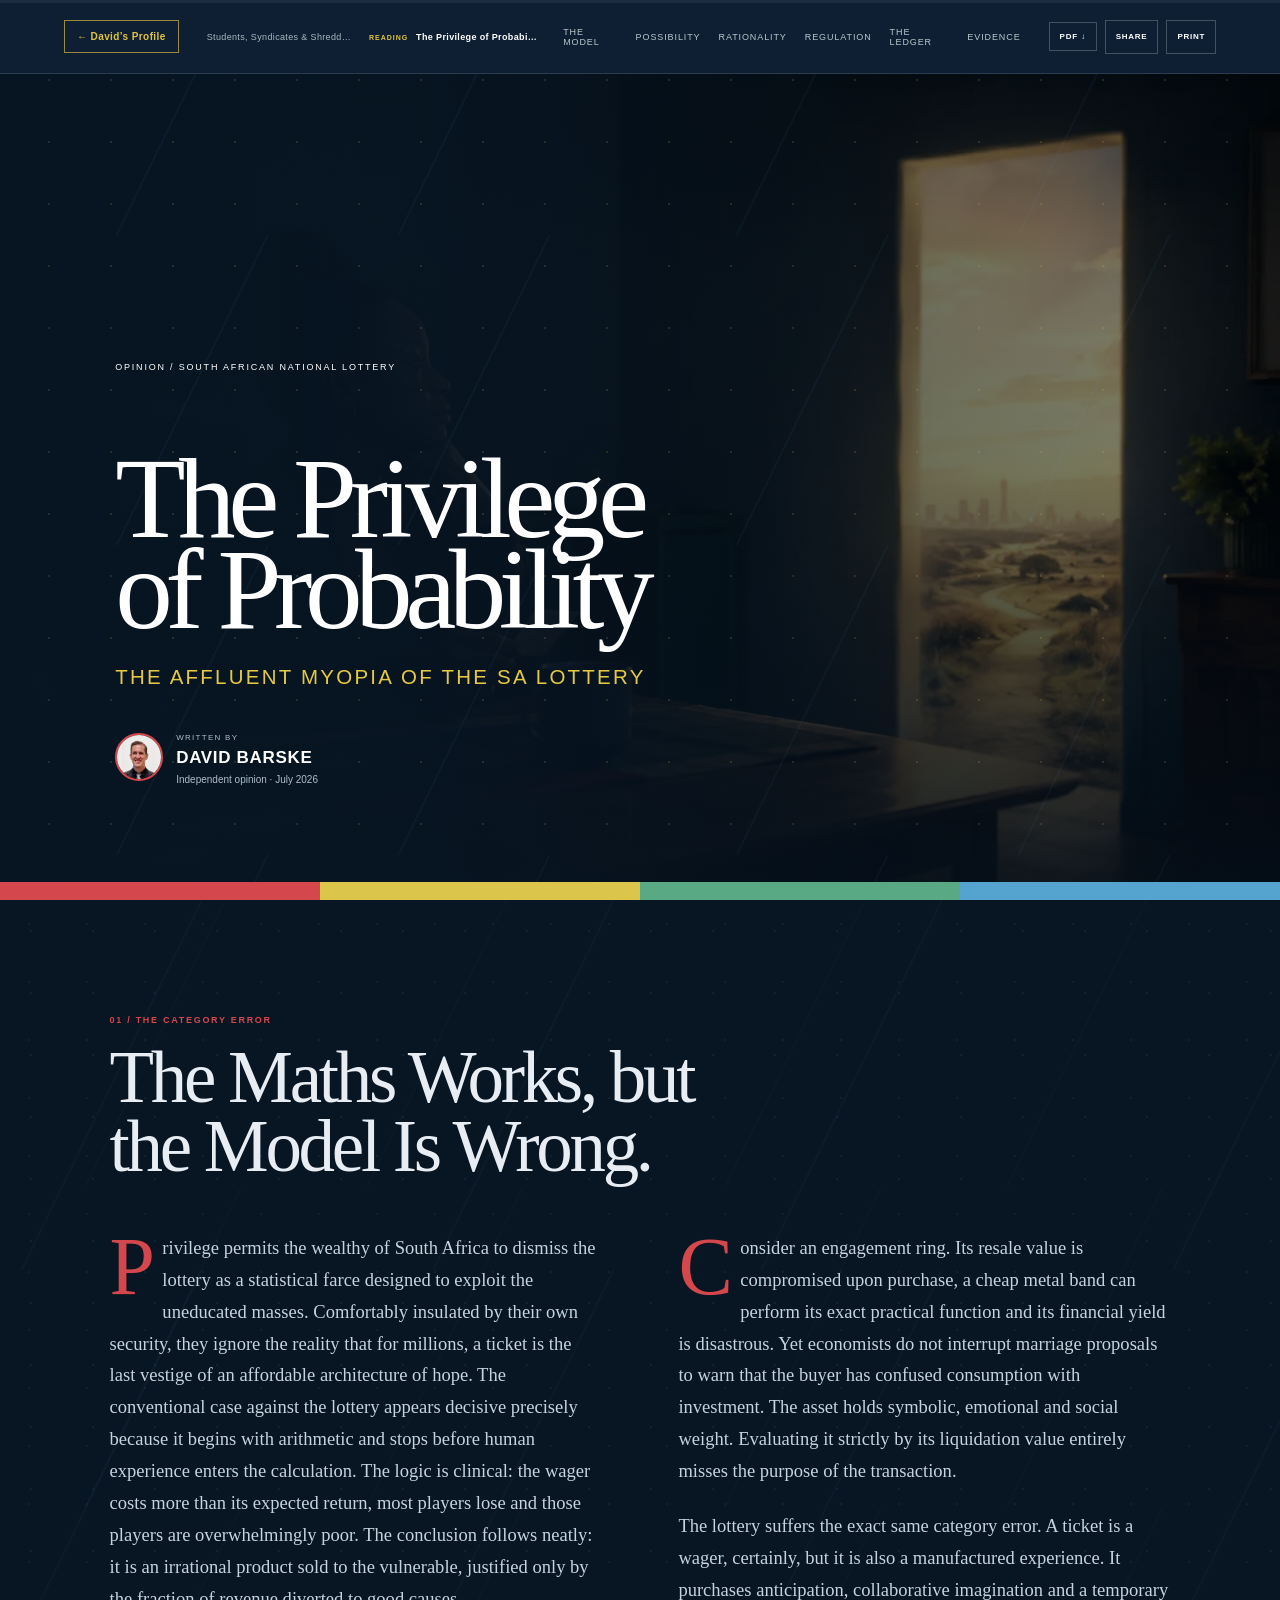
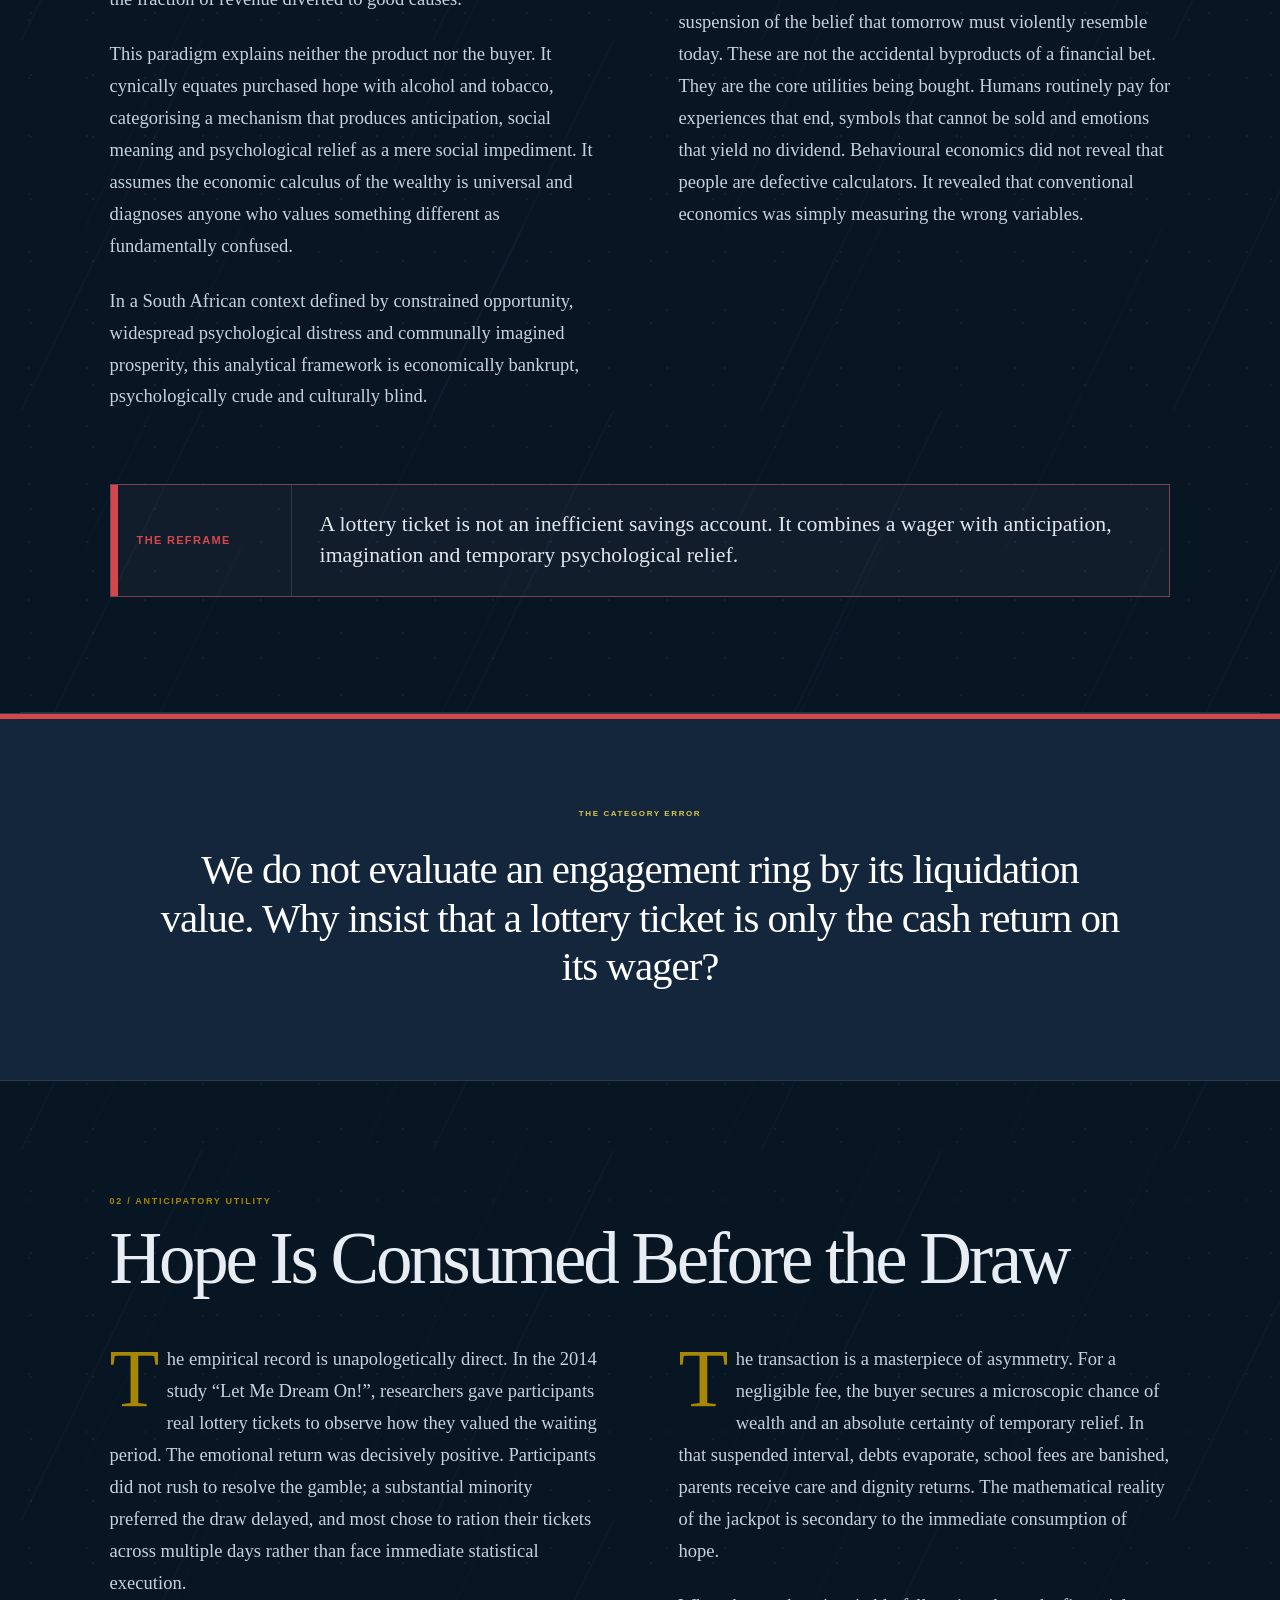
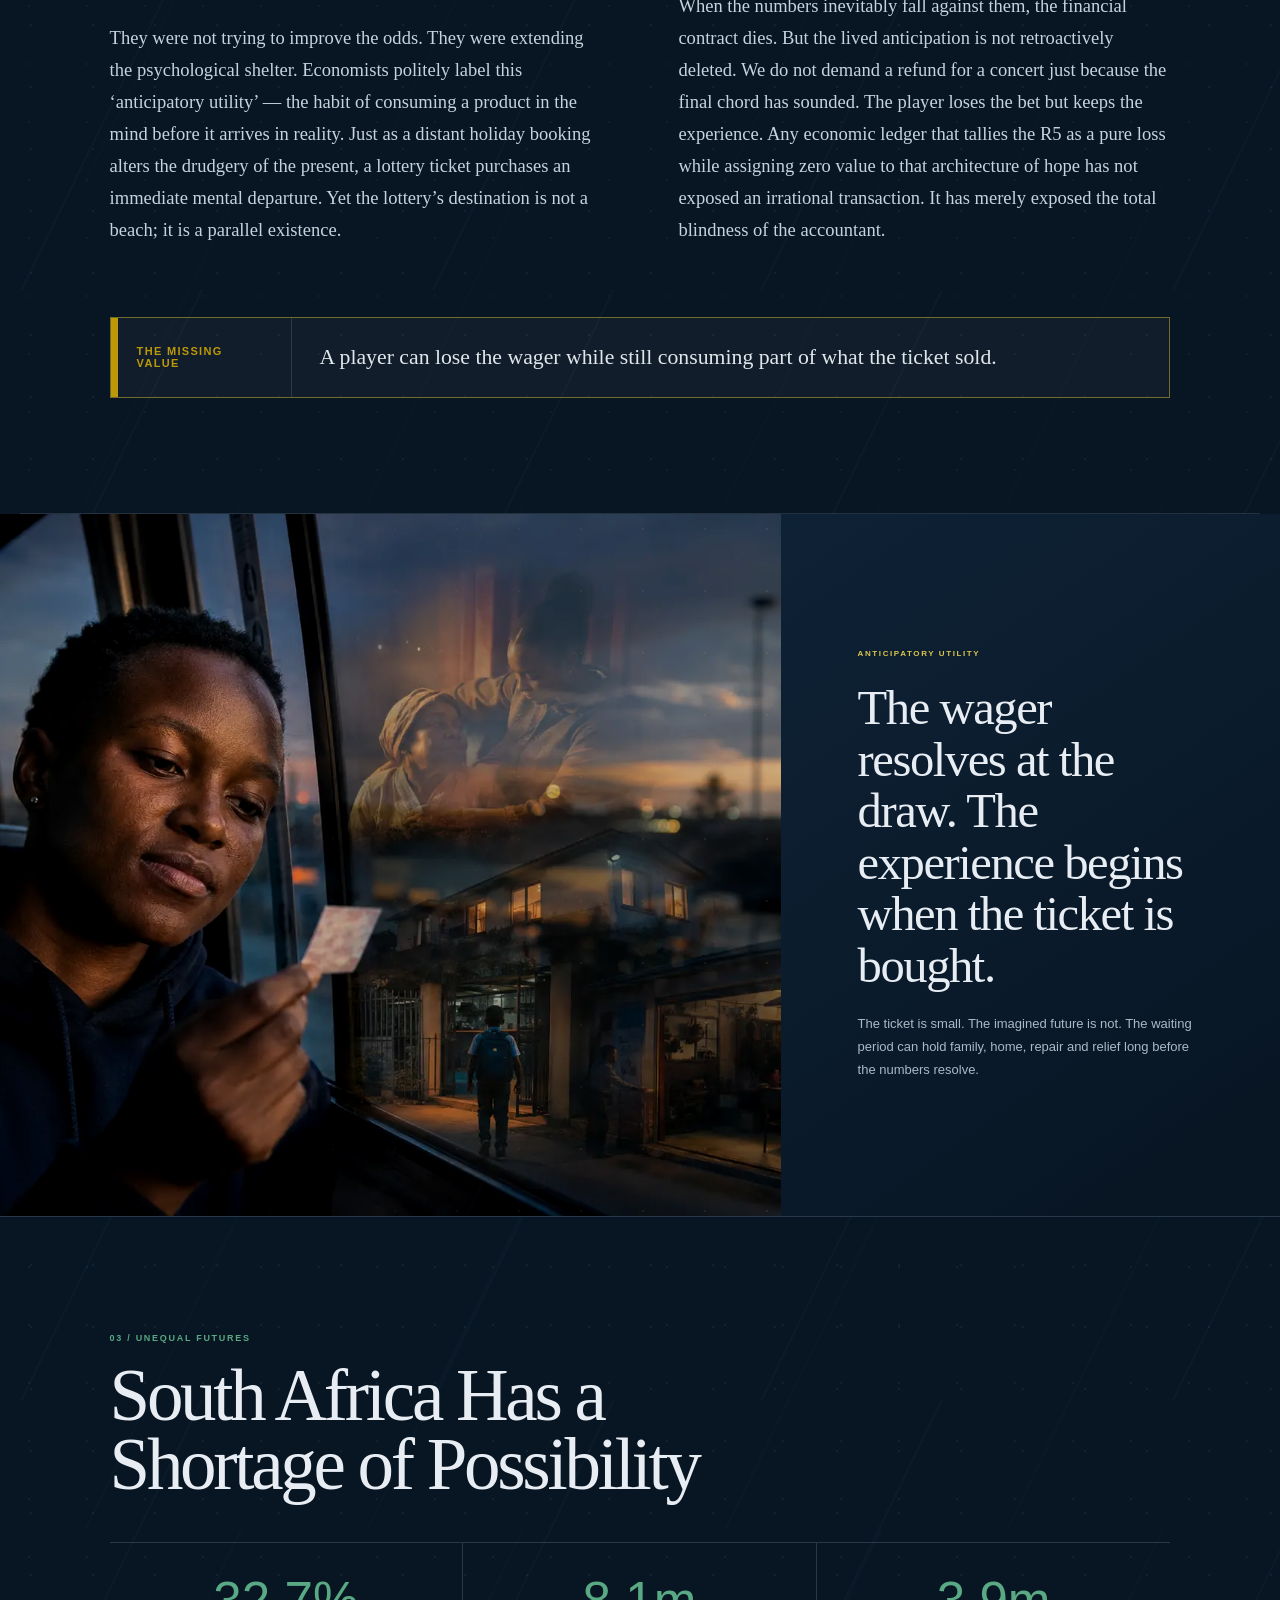
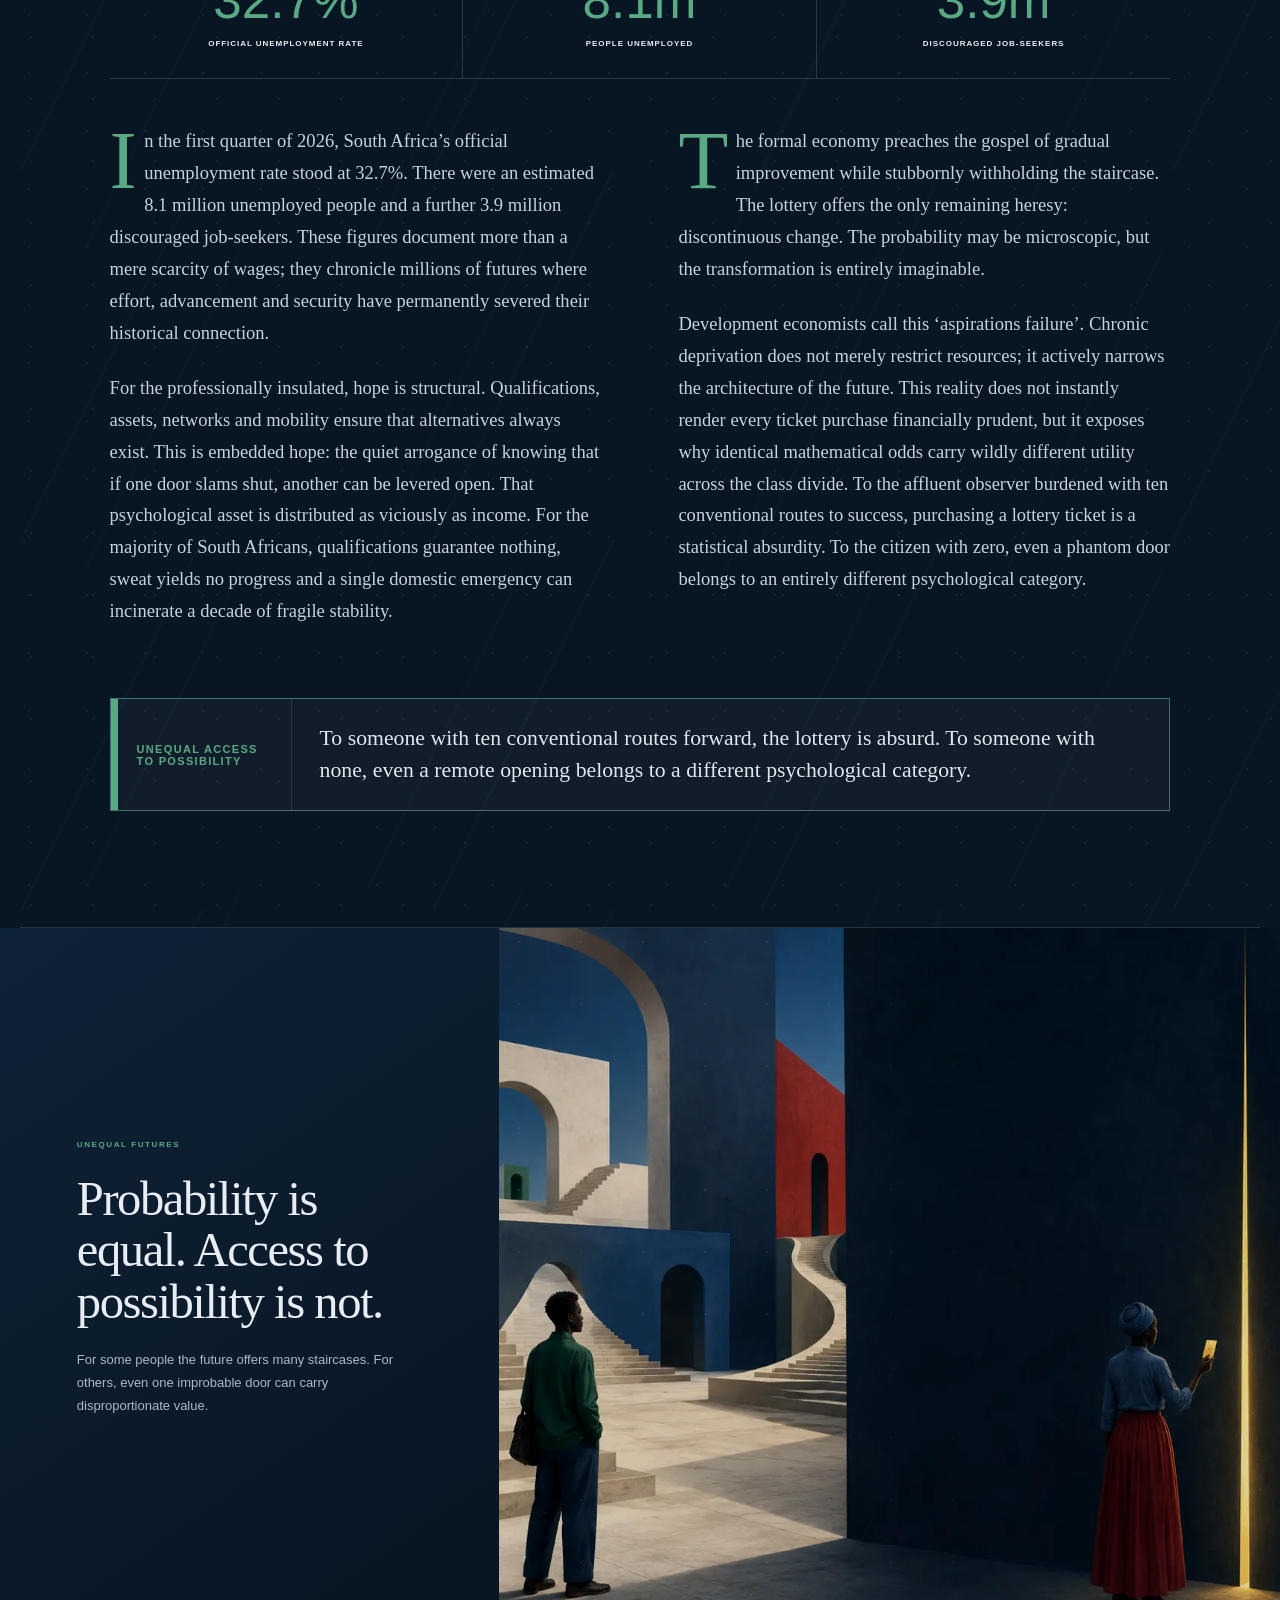
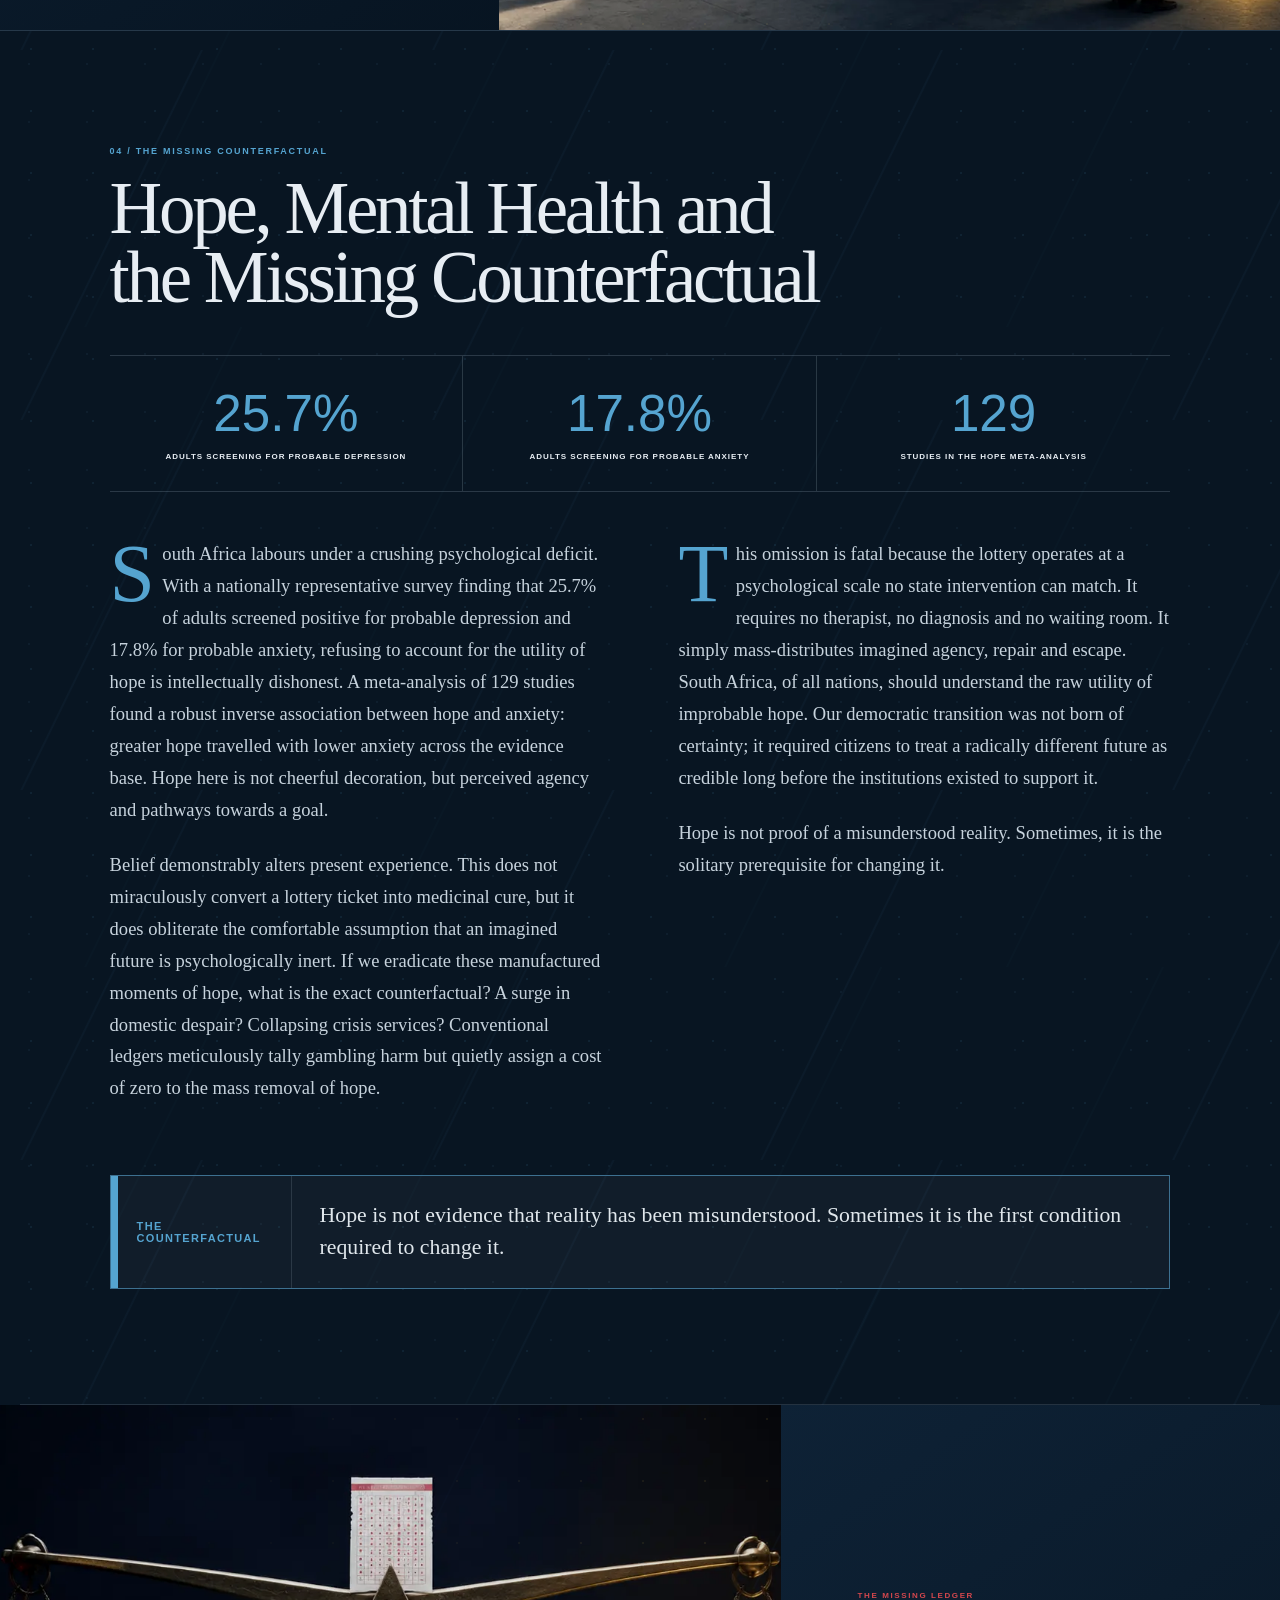
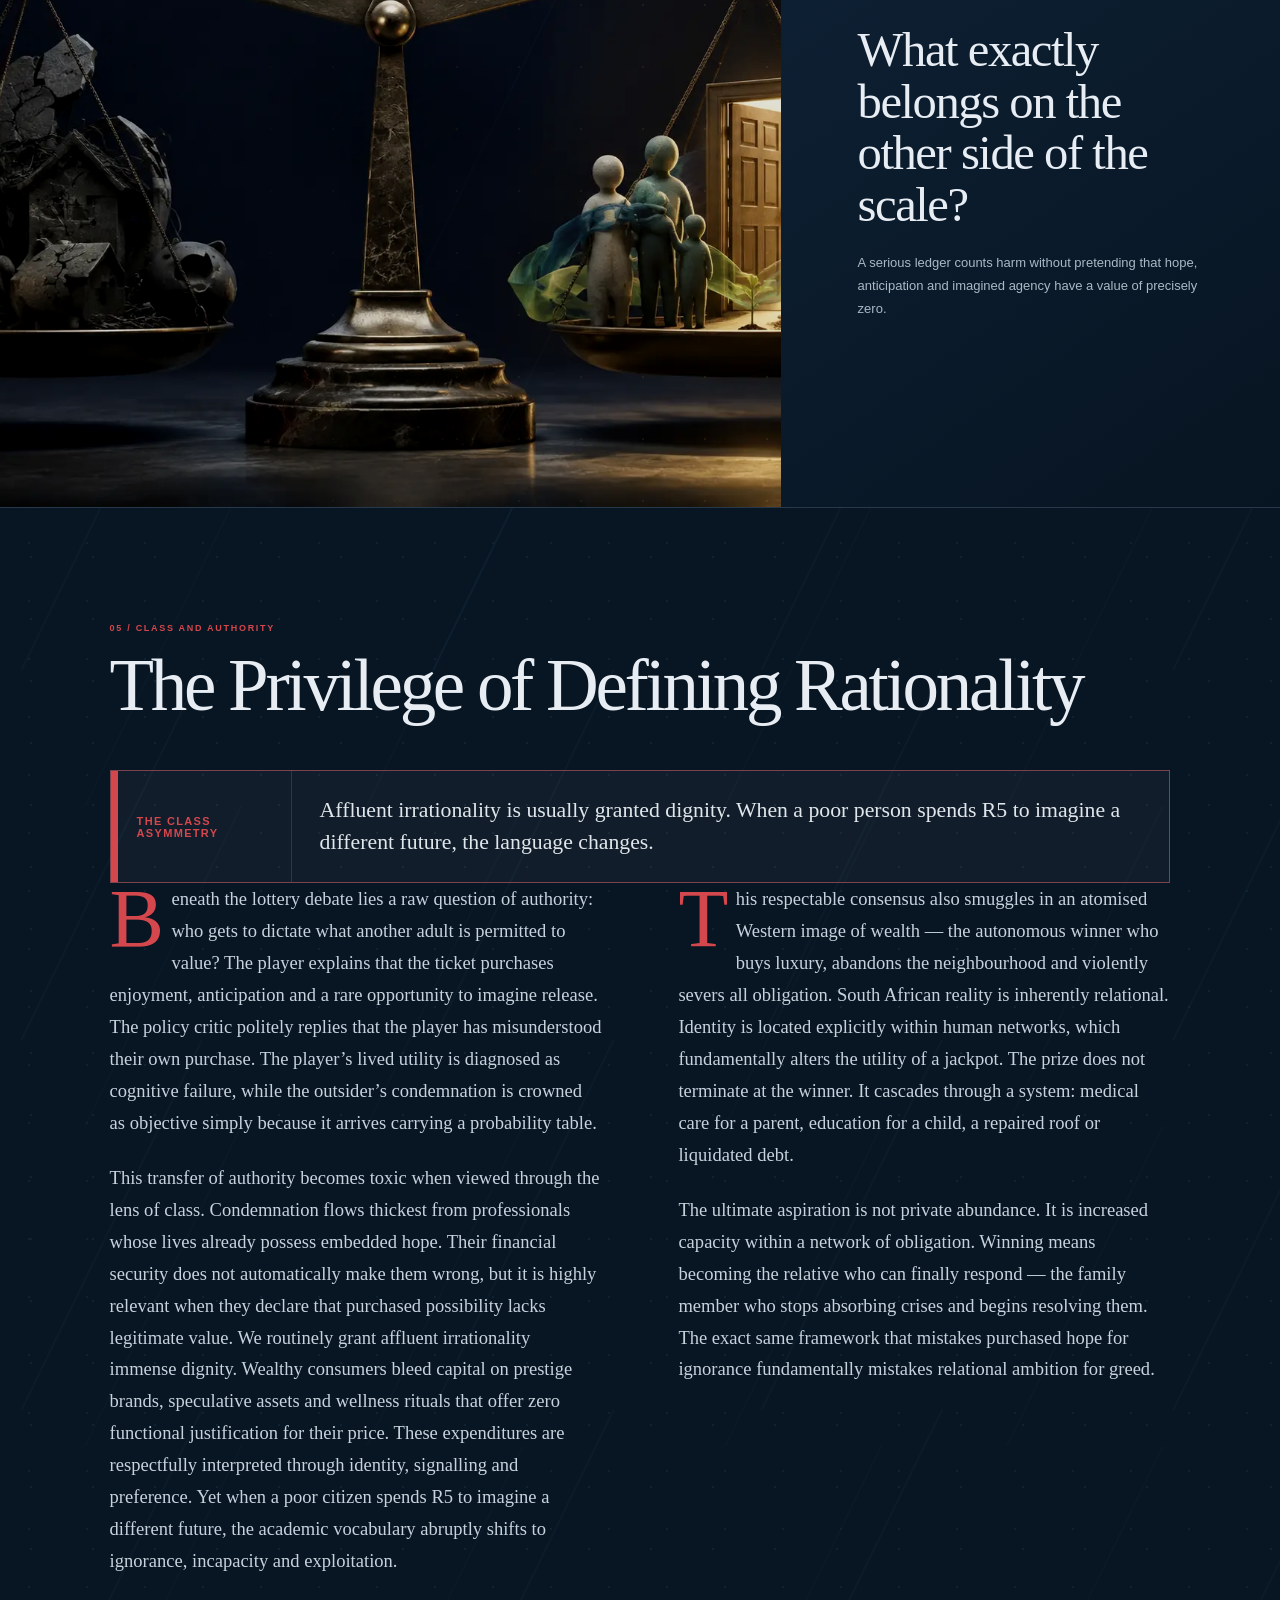
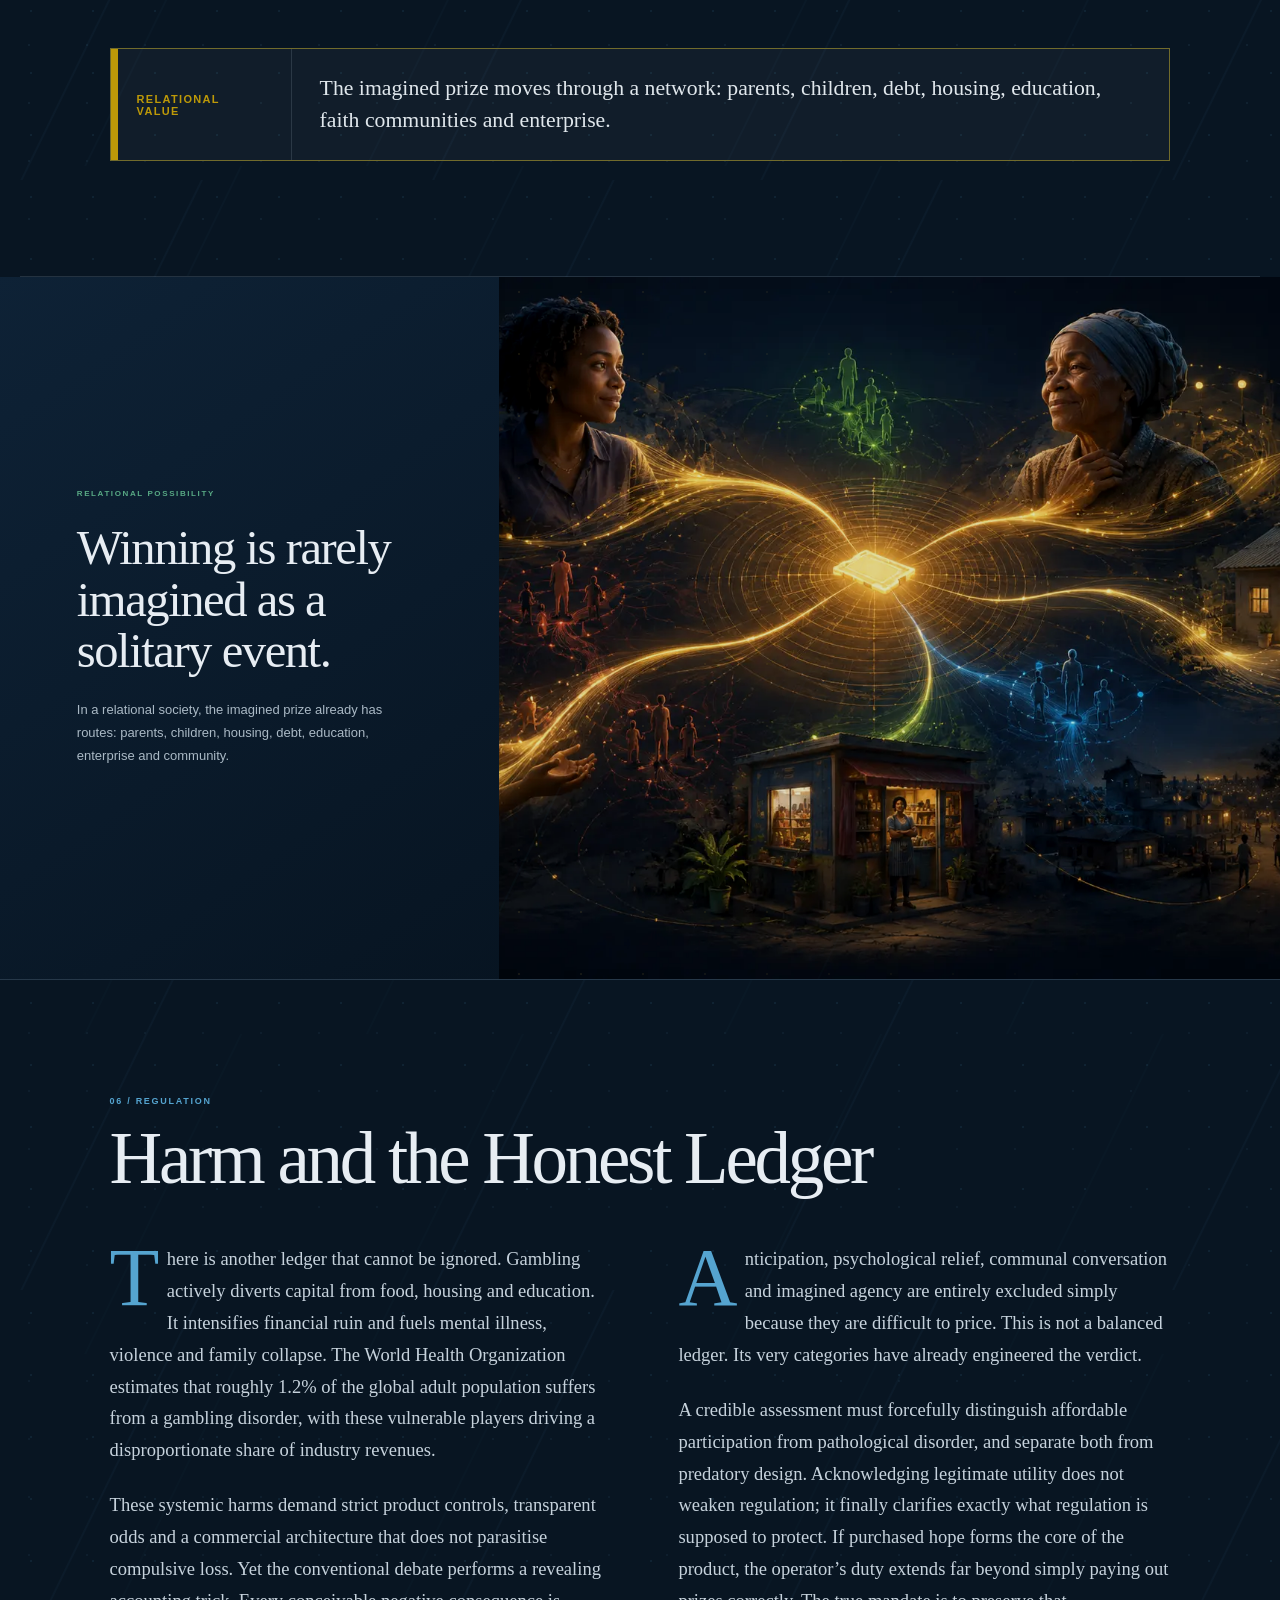
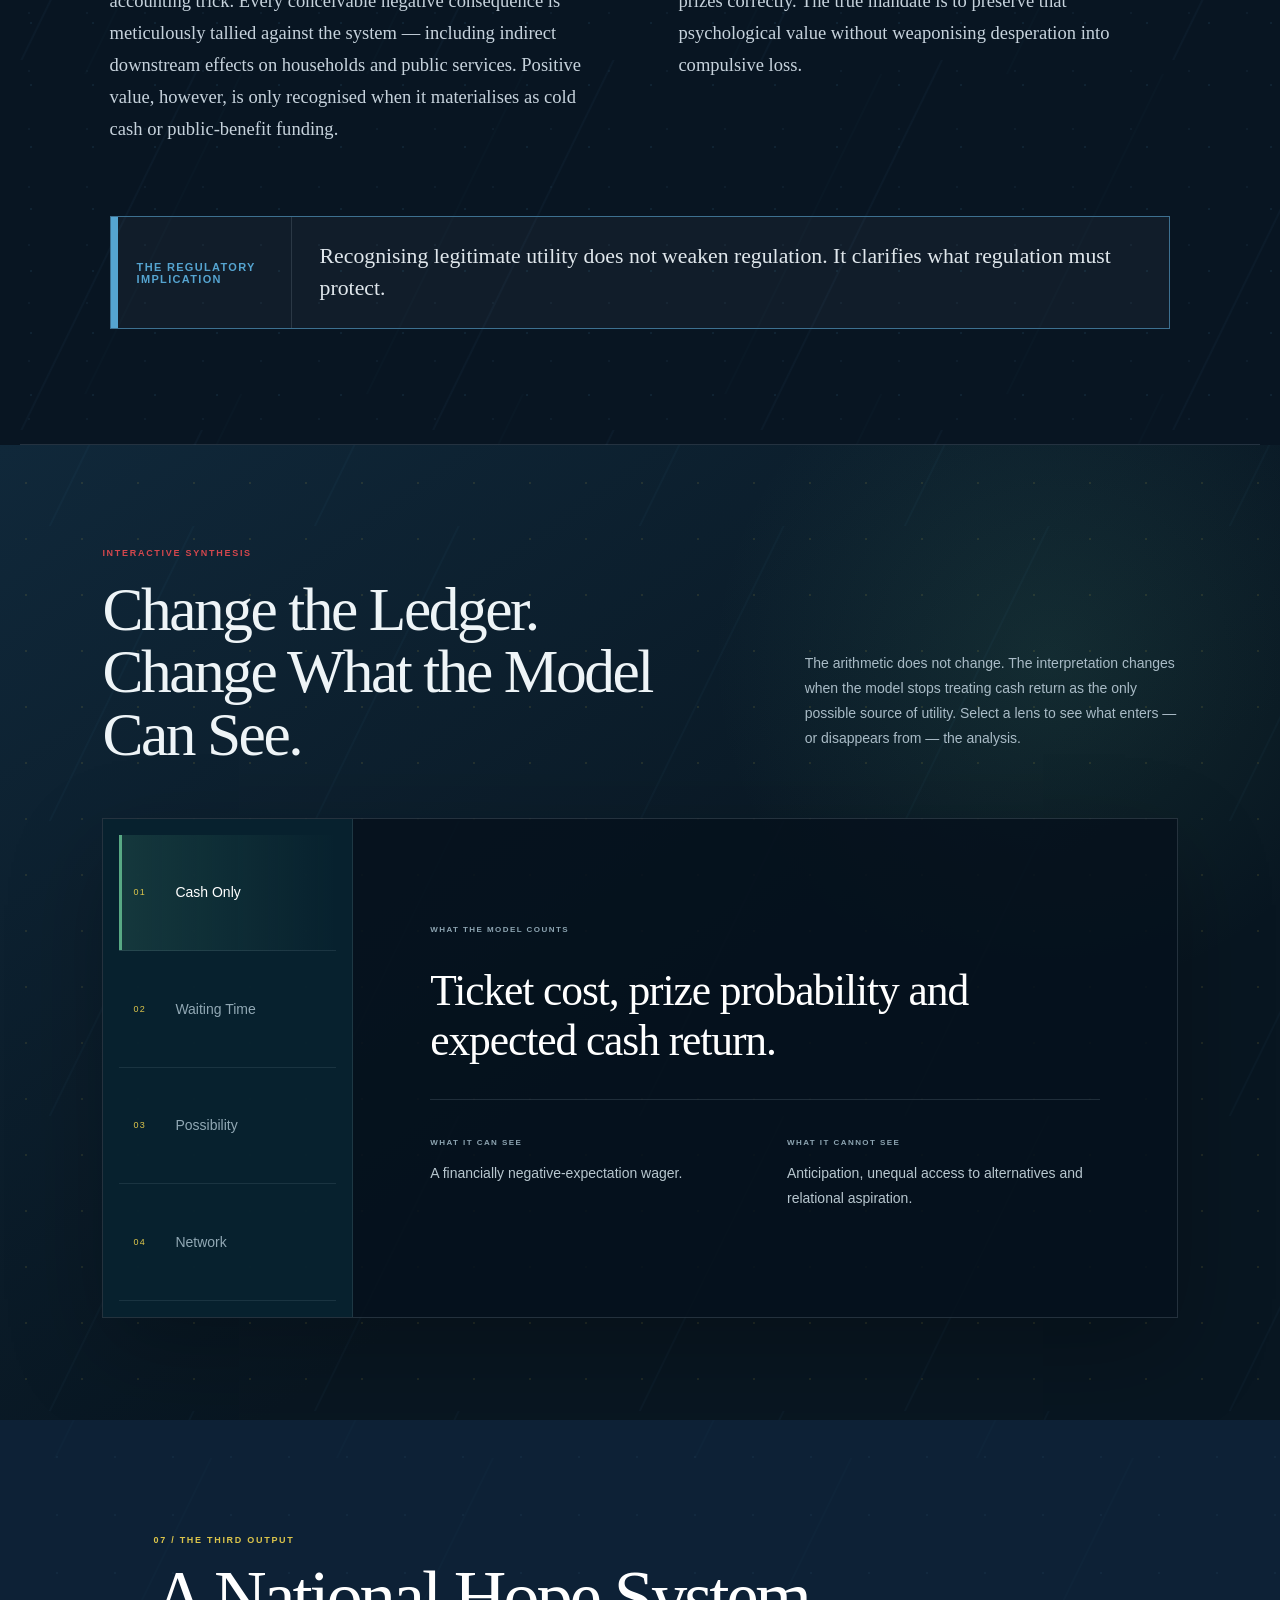
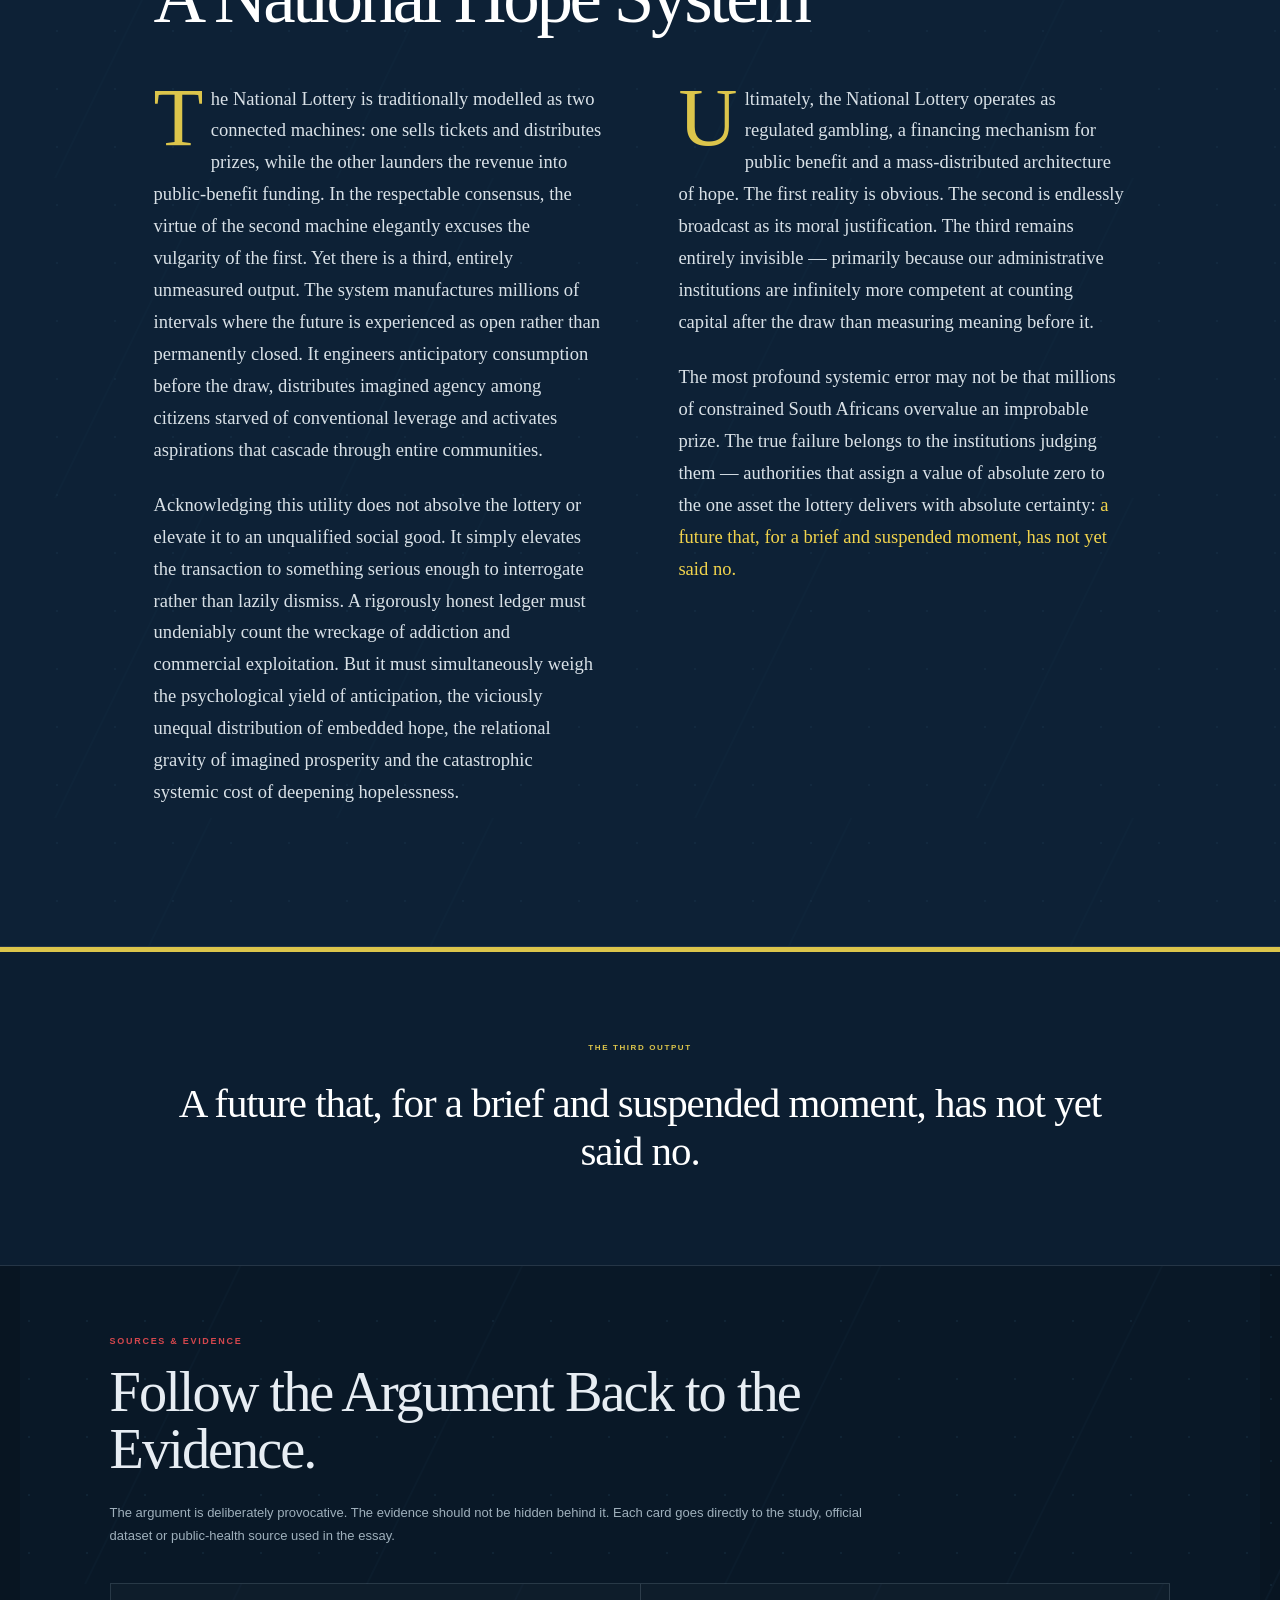
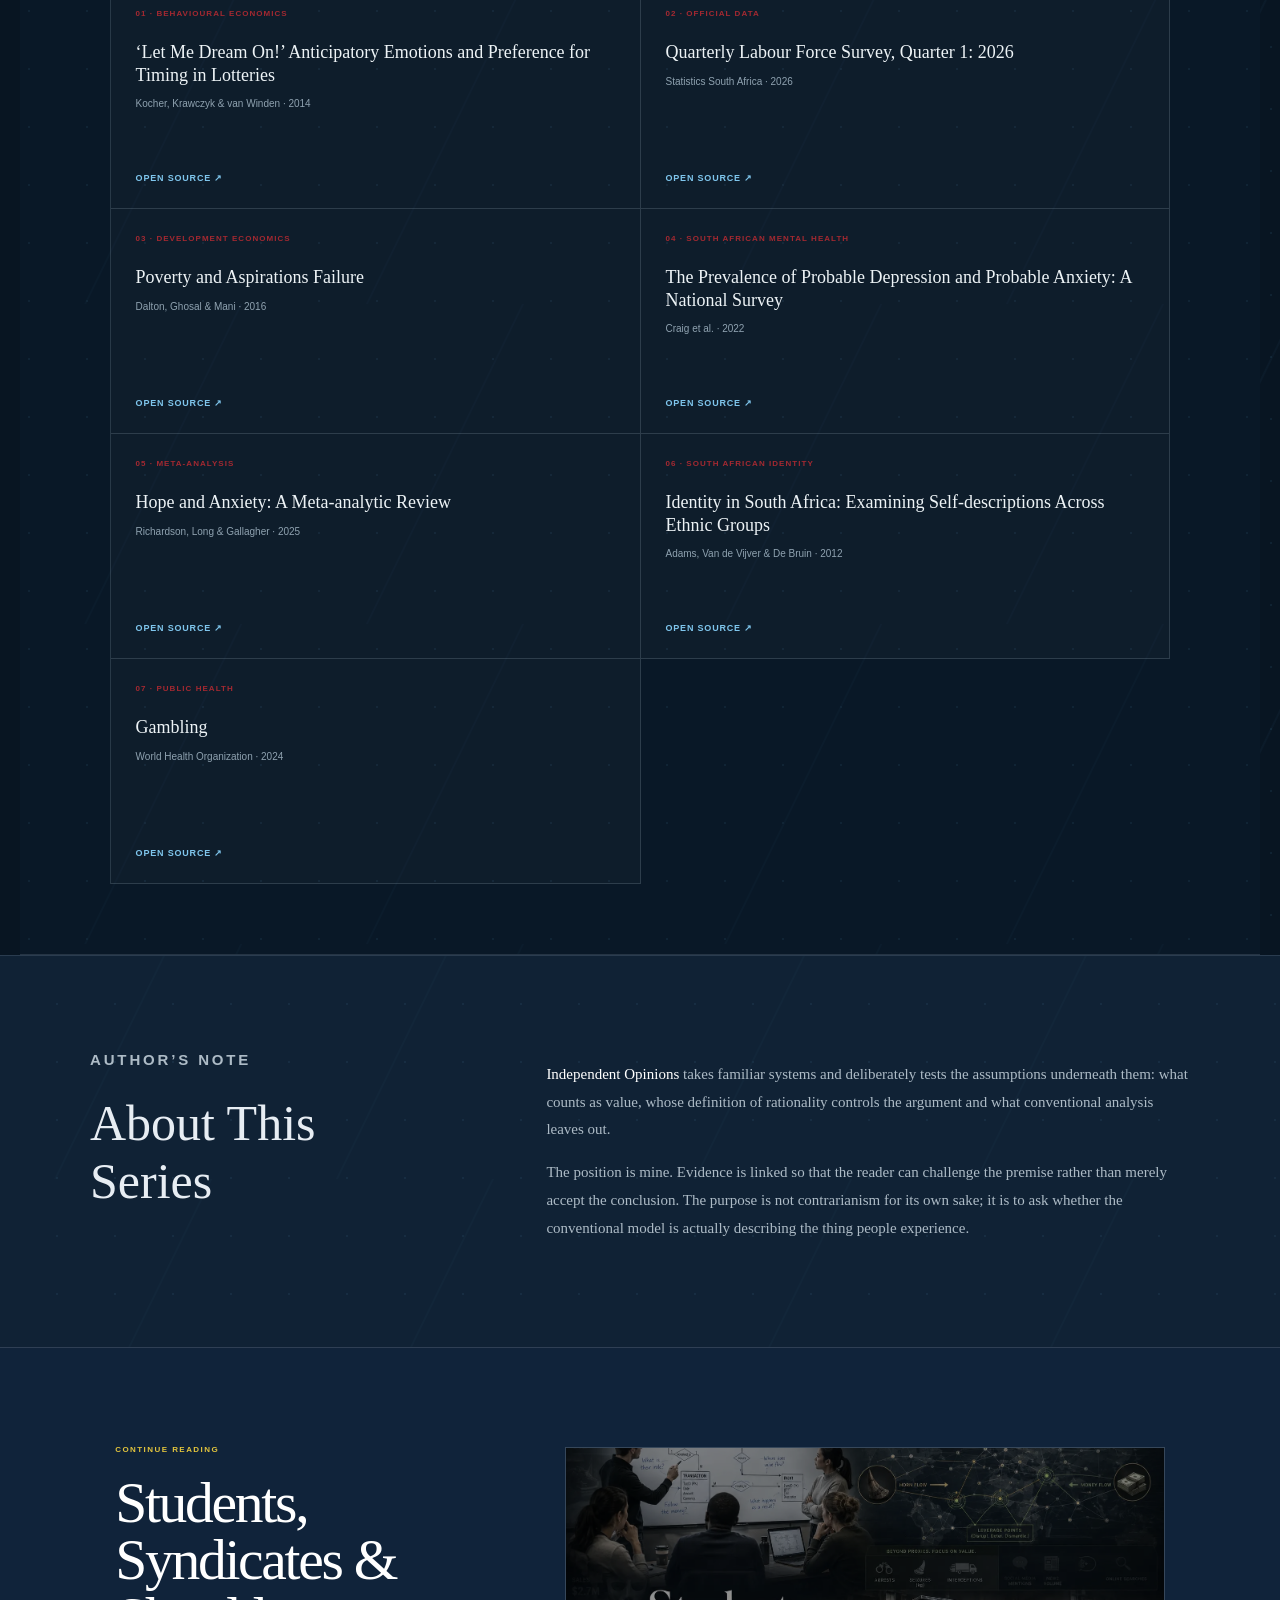
==== commit 92e28723: "Rebuild Probability article experience" ====
--- a/docs/privilege-of-probability/index.html
+++ b/docs/privilege-of-probability/index.html
@@ -28,7 +28,7 @@
     />
     <meta
       property="og:image"
-      content="https://davidbarske.github.io/Profile/probability/lottery-hope.webp"
+      content="https://davidbarske.github.io/Profile/probability/hope-at-table.webp"
     />
     <meta name="twitter:card" content="summary_large_image" />
     <meta
@@ -41,7 +41,7 @@
     />
     <meta
       name="twitter:image"
-      content="https://davidbarske.github.io/Profile/probability/lottery-hope.webp"
+      content="https://davidbarske.github.io/Profile/probability/hope-at-table.webp"
     />
     <meta name="author" content="David Barske" />
     <link rel="stylesheet" href="../assets/css/site-v2.css" />
@@ -62,6 +62,7 @@
   </head>
   <body>
     <main class="probability-article" id="article-top">
+      <div class="reading-progress" aria-hidden="true"><i></i></div>
       <header class="article-chrome">
         <a href="../" class="article-profile-return">← David’s Profile</a
         ><button
@@ -83,7 +84,8 @@
           <div class="article-section-links">
             <a href="#model">The Model</a><a href="#possibility">Possibility</a
             ><a href="#rationality">Rationality</a
-            ><a href="#harm">Regulation</a><a href="#evidence">Evidence</a>
+            ><a href="#harm">Regulation</a><a href="#ledger">The Ledger</a
+            ><a href="#evidence">Evidence</a>
           </div>
         </nav>
         <div class="article-header-actions">
@@ -106,10 +108,10 @@
       <section class="prob-cover">
         <img
           class="prob-cover-art"
-          src="../probability/lottery-hope.webp"
-          alt="Conceptual lottery illustration exploring the price of a ticket and the possibility it represents"
-          width="1500"
-          height="1000"
+          src="../probability/hope-at-table.webp"
+          alt="Conceptual illustration of a woman holding a lottery ticket while looking towards an open, sunlit future"
+          width="1672"
+          height="941"
           fetchpriority="high"
         />
         <div class="prob-cover-shade" aria-hidden="true"></div>
@@ -258,12 +260,12 @@
             </p>
           </aside>
         </section>
-        <figure class="prob-media-break balls-break">
+        <figure class="prob-media-break prob-story-break dream-break">
           <img
-            src="../probability/lottery-balls.webp"
-            alt="A field of brightly coloured numbered lottery balls"
-            width="952"
-            height="713"
+            src="../probability/dreaming-on-bus.webp"
+            alt="Conceptual illustration of a lottery player on a bus imagining family, home and possibility"
+            width="1672"
+            height="941"
             loading="lazy"
             decoding="async"
           />
@@ -274,8 +276,9 @@
               ticket is bought.</strong
             >
             <span
-              >That waiting period has measurable psychological value, even when
-              the eventual financial return is zero.</span
+              >The ticket is small. The imagined future is not. The waiting
+              period can hold family, home, repair and relief long before the
+              numbers resolve.</span
             >
           </figcaption>
         </figure>
@@ -343,6 +346,24 @@
             </p>
           </aside>
         </section>
+        <figure class="prob-media-break prob-story-break reverse unequal-break">
+          <img
+            src="../probability/unequal-doors.webp"
+            alt="Conceptual illustration contrasting many routes forward with a single narrow opening"
+            width="1672"
+            height="941"
+            loading="lazy"
+            decoding="async"
+          />
+          <figcaption>
+            <small>UNEQUAL FUTURES</small>
+            <strong>Probability is equal. Access to possibility is not.</strong>
+            <span
+              >For some people the future offers many staircases. For others,
+              even one improbable door can carry disproportionate value.</span
+            >
+          </figcaption>
+        </figure>
         <section class="prob-section blue-section">
           <p class="prob-kicker">04 / The Missing Counterfactual</p>
           <h2>Hope, Mental Health and the Missing Counterfactual</h2>
@@ -410,6 +431,25 @@
             </p>
           </aside>
         </section>
+        <figure class="prob-media-break prob-story-break scales-break">
+          <img
+            src="../probability/scales-of-possibility.webp"
+            alt="Conceptual balance weighing deprivation against family, opportunity and a possible future"
+            width="1672"
+            height="941"
+            loading="lazy"
+            decoding="async"
+          />
+          <figcaption>
+            <small>THE MISSING LEDGER</small>
+            <strong>What exactly belongs on the other side of the scale?</strong>
+            <span
+              >A serious ledger counts harm without pretending that hope,
+              anticipation and imagined agency have a value of precisely
+              zero.</span
+            >
+          </figcaption>
+        </figure>
         <section id="rationality" class="prob-section red-section">
           <p class="prob-kicker">05 / Class and Authority</p>
           <h2>The Privilege of Defining Rationality</h2>
@@ -480,12 +520,12 @@
             </p>
           </aside>
         </section>
-        <figure class="prob-media-break network-break">
+        <figure class="prob-media-break prob-story-break reverse network-break">
           <img
-            src="../probability/possibility-network.webp"
-            alt="An anonymous circular network showing value and possibility moving through connected people"
-            width="670"
-            height="580"
+            src="../probability/shared-futures.webp"
+            alt="Conceptual illustration of a lottery ticket connecting family, household, enterprise and community futures"
+            width="1672"
+            height="941"
             loading="lazy"
             decoding="async"
           />
@@ -551,6 +591,40 @@
               clarifies what regulation must protect.
             </p>
           </aside>
+        </section>
+        <section class="prob-ledger-lab" id="ledger">
+          <div class="prob-ledger-heading">
+            <div>
+              <p class="prob-kicker">INTERACTIVE SYNTHESIS</p>
+              <h2>Change the Ledger.<br />Change What the Model Can See.</h2>
+            </div>
+            <p>
+              The arithmetic does not change. The interpretation changes when
+              the model stops treating cash return as the only possible source
+              of utility. Select a lens to see what enters — or disappears from
+              — the analysis.
+            </p>
+          </div>
+          <div class="prob-ledger-interface">
+            <div class="prob-ledger-tabs" role="tablist" aria-label="Change the analytical ledger">
+              <button type="button" role="tab" aria-selected="true" class="active" data-ledger="cash"><span>01</span>Cash Only</button>
+              <button type="button" role="tab" aria-selected="false" data-ledger="waiting"><span>02</span>Waiting Time</button>
+              <button type="button" role="tab" aria-selected="false" data-ledger="possibility"><span>03</span>Possibility</button>
+              <button type="button" role="tab" aria-selected="false" data-ledger="network"><span>04</span>Network</button>
+            </div>
+            <div class="prob-ledger-panel" role="tabpanel" aria-live="polite">
+              <small>WHAT THE MODEL COUNTS</small>
+              <strong class="ledger-counts">Ticket cost, prize probability and expected cash return.</strong>
+              <div>
+                <small>WHAT IT CAN SEE</small>
+                <p class="ledger-sees">A financially negative-expectation wager.</p>
+              </div>
+              <div>
+                <small>WHAT IT CANNOT SEE</small>
+                <p class="ledger-misses">Anticipation, unequal access to alternatives and relational aspiration.</p>
+              </div>
+            </div>
+          </div>
         </section>
         <section id="system" class="prob-section final-section">
           <p class="prob-kicker">07 / The Third Output</p>
--- a/docs/assets/css/site-overrides.css
+++ b/docs/assets/css/site-overrides.css
@@ -21,11 +21,54 @@
   --p-blue: #55a4d0;
   background: #06111e;
   color: var(--p-ink);
+  position: relative;
+}
+
+.reading-progress {
+  position: fixed;
+  z-index: 140;
+  top: 0;
+  left: 0;
+  width: 100%;
+  height: 3px;
+  pointer-events: none;
+  background: rgba(255, 255, 255, 0.06);
+}
+
+.reading-progress i {
+  display: block;
+  width: 100%;
+  height: 100%;
+  transform: scaleX(0);
+  transform-origin: left center;
+  background: linear-gradient(90deg, var(--p-red), var(--p-yellow), var(--p-green), var(--p-blue));
+  box-shadow: 0 0 16px rgba(220, 197, 75, 0.35);
 }
 
 .prob-cover {
   min-height: calc(100svh - 74px);
   background: #0d2136;
+  isolation: isolate;
+}
+
+.prob-cover::after {
+  content: "";
+  position: absolute;
+  z-index: 0;
+  inset: -18%;
+  pointer-events: none;
+  opacity: 0.2;
+  background-image:
+    radial-gradient(circle, rgba(232, 198, 82, 0.75) 0 1px, transparent 1.45px),
+    repeating-linear-gradient(116deg, transparent 0 142px, rgba(91, 174, 219, 0.24) 143px 144px, transparent 145px 304px);
+  background-size: 62px 62px, 620px 310px;
+  animation: probability-network-flow 34s linear infinite;
+  -webkit-mask-image: linear-gradient(90deg, transparent, #000 18% 90%, transparent);
+  mask-image: linear-gradient(90deg, transparent, #000 18% 90%, transparent);
+}
+
+.prob-cover > :not(.prob-cover-art):not(.prob-cover-shade) {
+  z-index: 1;
 }
 
 .prob-cover-art {
@@ -53,11 +96,42 @@
   background-image:
     radial-gradient(circle, rgba(91, 174, 219, 0.09) 0 1px, transparent 1.35px),
     repeating-linear-gradient(116deg, transparent 0 180px, rgba(77, 158, 205, 0.045) 181px 182px, transparent 183px 370px);
+  background-size: 62px 62px, 740px 370px;
+  animation: probability-paper-drift 42s linear infinite;
 }
 
 .prob-section,
 .prob-sources {
   border-bottom-color: rgba(196, 216, 230, 0.15);
+  position: relative;
+  isolation: isolate;
+  overflow: hidden;
+}
+
+.prob-section::before,
+.prob-sources::before,
+.prob-author-note::before {
+  content: "";
+  position: absolute;
+  z-index: -1;
+  inset: -25%;
+  pointer-events: none;
+  opacity: 0.09;
+  background-image:
+    radial-gradient(circle, rgba(118, 196, 236, 0.78) 0 1px, transparent 1.45px),
+    repeating-linear-gradient(116deg, transparent 0 154px, rgba(104, 190, 232, 0.28) 155px 156px, transparent 157px 322px);
+  background-size: 58px 58px, 640px 320px;
+  animation: probability-network-flow 38s linear infinite;
+}
+
+.prob-section:nth-of-type(even)::before {
+  animation-direction: reverse;
+  opacity: 0.065;
+}
+
+.prob-section h2 {
+  max-width: 980px;
+  text-wrap: balance;
 }
 
 .prob-columns p { color: #c6d2dc; }
@@ -129,30 +203,53 @@
 }
 
 .prob-media-break {
-  max-width: 1240px;
-  min-height: 500px;
+  max-width: none;
+  min-height: min(78vh, 760px);
   margin: 0 auto;
   display: grid;
-  grid-template-columns: 0.95fr 1.05fr;
+  grid-template-columns: minmax(0, 1.22fr) minmax(360px, 0.78fr);
   overflow: hidden;
-  border-inline: 1px solid rgba(196, 216, 230, 0.12);
+  border-inline: 0;
   border-bottom: 1px solid rgba(196, 216, 230, 0.15);
-  background: #0d2033;
+  background: #0b1c2d;
+  position: relative;
+  isolation: isolate;
+}
+
+.prob-media-break::after {
+  content: "";
+  position: absolute;
+  z-index: 2;
+  inset: -20%;
+  pointer-events: none;
+  opacity: 0.1;
+  background-image:
+    radial-gradient(circle, rgba(236, 205, 95, 0.9) 0 1px, transparent 1.4px),
+    repeating-linear-gradient(116deg, transparent 0 148px, rgba(88, 166, 211, 0.32) 149px 150px, transparent 151px 316px);
+  background-size: 62px 62px, 650px 325px;
+  animation: probability-network-flow 36s linear infinite;
+  -webkit-mask-image: linear-gradient(90deg, transparent 20%, #000 58% 100%);
+  mask-image: linear-gradient(90deg, transparent 20%, #000 58% 100%);
 }
 
 .prob-media-break > img {
+  position: relative;
+  z-index: 1;
   width: 100%;
   height: 100%;
-  min-height: 500px;
+  min-height: min(78vh, 760px);
   object-fit: cover;
-  filter: saturate(0.82) contrast(1.05) brightness(0.72);
+  filter: saturate(0.9) contrast(1.04) brightness(0.88);
 }
 
 .prob-media-break figcaption {
+  position: relative;
+  z-index: 3;
   padding: clamp(40px, 6vw, 82px);
   display: flex;
   flex-direction: column;
   justify-content: center;
+  background: linear-gradient(145deg, rgba(14, 34, 54, 0.98), rgba(7, 20, 33, 0.96));
 }
 
 .prob-media-break small {
@@ -165,7 +262,7 @@
 
 .prob-media-break strong {
   margin: 25px 0 21px;
-  font-size: clamp(31px, 3.5vw, 49px);
+  font-size: clamp(34px, 3.8vw, 56px);
   line-height: 1.06;
   font-weight: 400;
   letter-spacing: -0.03em;
@@ -179,14 +276,163 @@
   line-height: 1.75;
 }
 
-.network-break { grid-template-columns: 0.8fr 1.2fr; }
+.prob-media-break.reverse { grid-template-columns: minmax(360px, 0.78fr) minmax(0, 1.22fr); }
+.prob-media-break.reverse > img { order: 2; }
+.prob-media-break.reverse figcaption { order: 1; }
+.prob-media-break.reverse::after {
+  -webkit-mask-image: linear-gradient(90deg, #000 0 45%, transparent 80%);
+  mask-image: linear-gradient(90deg, #000 0 45%, transparent 80%);
+}
+
+.dream-break small { color: var(--p-yellow); }
+.unequal-break small { color: var(--p-green); }
+.scales-break small { color: var(--p-red); }
+.network-break small { color: var(--p-green); }
+
+.network-break { grid-template-columns: minmax(360px, 0.78fr) minmax(0, 1.22fr); }
 .network-break > img {
-  object-fit: contain;
-  padding: 45px;
+  object-fit: cover;
+  padding: 0;
   background: #102844;
-  filter: none;
-}
-.network-break small { color: var(--p-green); }
+  filter: saturate(0.92) contrast(1.04) brightness(0.88);
+}
+
+.prob-ledger-lab {
+  padding: clamp(72px, 8vw, 118px) clamp(24px, 8vw, 125px);
+  color: #eef4f7;
+  background:
+    radial-gradient(circle at 82% 22%, rgba(88, 169, 132, 0.13), transparent 26%),
+    linear-gradient(145deg, #10283a, #081621 62%);
+  position: relative;
+  overflow: hidden;
+  isolation: isolate;
+}
+
+.prob-ledger-lab::before {
+  content: "";
+  position: absolute;
+  z-index: -1;
+  inset: -22%;
+  opacity: 0.12;
+  background-image:
+    radial-gradient(circle, rgba(220, 197, 75, 0.9) 0 1px, transparent 1.45px),
+    repeating-linear-gradient(116deg, transparent 0 134px, rgba(85, 164, 208, 0.32) 135px 136px, transparent 137px 292px);
+  background-size: 56px 56px, 590px 295px;
+  animation: probability-network-flow 32s linear infinite reverse;
+}
+
+.prob-ledger-heading {
+  max-width: 1280px;
+  margin: 0 auto 52px;
+  display: grid;
+  grid-template-columns: 1.15fr 0.7fr;
+  gap: 7vw;
+  align-items: end;
+}
+
+.prob-ledger-heading h2 {
+  margin: 20px 0 0;
+  max-width: 780px;
+  font-size: clamp(40px, 4.8vw, 66px);
+  font-weight: 400;
+  line-height: 1.02;
+  letter-spacing: -0.04em;
+}
+
+.prob-ledger-heading > p {
+  color: #a9bbc6;
+  font-family: Aptos, "Segoe UI", Arial, sans-serif;
+  font-size: 14px;
+  line-height: 1.8;
+}
+
+.prob-ledger-interface {
+  max-width: 1280px;
+  min-height: 500px;
+  margin: 0 auto;
+  display: grid;
+  grid-template-columns: 250px 1fr;
+  background: rgba(5, 17, 28, 0.86);
+  border: 1px solid rgba(196, 216, 230, 0.16);
+  box-shadow: 0 34px 90px rgba(0, 0, 0, 0.24);
+}
+
+.prob-ledger-tabs {
+  display: flex;
+  flex-direction: column;
+  padding: 16px;
+  background: rgba(8, 35, 48, 0.92);
+  border-right: 1px solid rgba(196, 216, 230, 0.12);
+}
+
+.prob-ledger-tabs button {
+  flex: 1;
+  display: grid;
+  grid-template-columns: 36px 1fr;
+  align-items: center;
+  gap: 6px;
+  padding: 20px 14px;
+  color: #91a8b4;
+  text-align: left;
+  font: 500 14px Aptos, "Segoe UI", Arial, sans-serif;
+  background: transparent;
+  border: 0;
+  border-bottom: 1px solid rgba(196, 216, 230, 0.1);
+  cursor: pointer;
+}
+
+.prob-ledger-tabs button span {
+  color: var(--p-yellow);
+  font-size: 9px;
+  letter-spacing: 0.14em;
+}
+
+.prob-ledger-tabs button.active {
+  color: #fff;
+  background: linear-gradient(90deg, rgba(88, 169, 132, 0.17), transparent);
+  box-shadow: inset 3px 0 0 var(--p-green);
+}
+
+.prob-ledger-tabs button:focus-visible {
+  outline: 2px solid var(--p-yellow);
+  outline-offset: -2px;
+}
+
+.prob-ledger-panel {
+  align-content: center;
+  padding: clamp(38px, 6vw, 84px);
+  display: grid;
+  grid-template-columns: 1fr 1fr;
+  gap: 32px 44px;
+}
+
+.prob-ledger-panel > small,
+.prob-ledger-panel div small {
+  color: #8da4b1;
+  font: 800 8px Aptos, "Segoe UI", Arial, sans-serif;
+  letter-spacing: 0.18em;
+}
+
+.prob-ledger-panel > small { grid-column: 1 / -1; }
+
+.prob-ledger-panel > strong {
+  grid-column: 1 / -1;
+  padding-bottom: 34px;
+  color: #fff;
+  font-size: clamp(30px, 3.4vw, 48px);
+  font-weight: 400;
+  line-height: 1.14;
+  letter-spacing: -0.025em;
+  border-bottom: 1px solid rgba(196, 216, 230, 0.14);
+}
+
+.prob-ledger-panel div p {
+  margin: 12px 0 0;
+  color: #b8c7cf;
+  font-family: Aptos, "Segoe UI", Arial, sans-serif;
+  font-size: 14px;
+  line-height: 1.75;
+}
 
 .prob-author-note {
   display: grid;
@@ -195,6 +441,18 @@
   padding: clamp(60px, 7vw, 95px) max(24px, calc((100vw - 1100px) / 2));
   background: #102235;
   border-top: 1px solid rgba(196, 216, 230, 0.14);
+  position: relative;
+  isolation: isolate;
+  overflow: hidden;
+}
+
+@keyframes probability-network-flow {
+  from { background-position: 0 0, 0 0; }
+  to { background-position: 186px 93px, -325px 162px; }
+}
+
+@keyframes probability-paper-drift {
+  to { background-position: 124px 62px, -370px 185px; }
 }
 
 .prob-author-note h2 {
@@ -218,15 +476,37 @@
   .source-grid { grid-template-columns: 1fr; }
   .prob-media-break,
   .network-break { grid-template-columns: 1fr; }
+  .prob-media-break.reverse { grid-template-columns: 1fr; }
+  .prob-media-break.reverse > img,
+  .prob-media-break.reverse figcaption { order: initial; }
   .prob-media-break > img {
     min-height: 360px;
     max-height: 520px;
   }
-  .network-break > img { padding: 26px; }
+  .network-break > img { padding: 0; }
   .prob-author-note {
     grid-template-columns: 1fr;
     gap: 15px;
   }
+  .prob-ledger-heading { grid-template-columns: 1fr; gap: 18px; }
+  .prob-ledger-interface { grid-template-columns: 1fr; }
+  .prob-ledger-tabs {
+    flex-direction: row;
+    padding: 8px;
+    overflow-x: auto;
+    border-right: 0;
+    border-bottom: 1px solid rgba(196, 216, 230, 0.12);
+  }
+  .prob-ledger-tabs button {
+    min-width: 150px;
+    min-height: 76px;
+    grid-template-columns: 1fr;
+    align-content: center;
+    gap: 7px;
+    border-bottom: 0;
+    border-right: 1px solid rgba(196, 216, 230, 0.1);
+  }
+  .prob-ledger-tabs button.active { box-shadow: inset 0 -3px 0 var(--p-green); }
 }
 
 @media (max-width: 600px) {
@@ -236,4 +516,22 @@
   .prob-media-break > img { min-height: 290px; }
   .prob-media-break figcaption { padding: 40px 24px 48px; }
   .prob-interlude { padding-left: 24px; padding-right: 24px; }
-}
+  .prob-ledger-lab { padding-left: 16px; padding-right: 16px; }
+  .prob-ledger-panel { grid-template-columns: 1fr; padding: 34px 22px 42px; }
+  .prob-ledger-panel > strong,
+  .prob-ledger-panel > small { grid-column: 1; }
+}
+
+@media (prefers-reduced-motion: reduce) {
+  .prob-body,
+  .prob-cover::after,
+  .prob-section::before,
+  .prob-sources::before,
+  .prob-author-note::before,
+  .prob-media-break::after,
+  .prob-ledger-lab::before { animation: none; }
+}
+
+@media print {
+  .reading-progress { display: none; }
+}
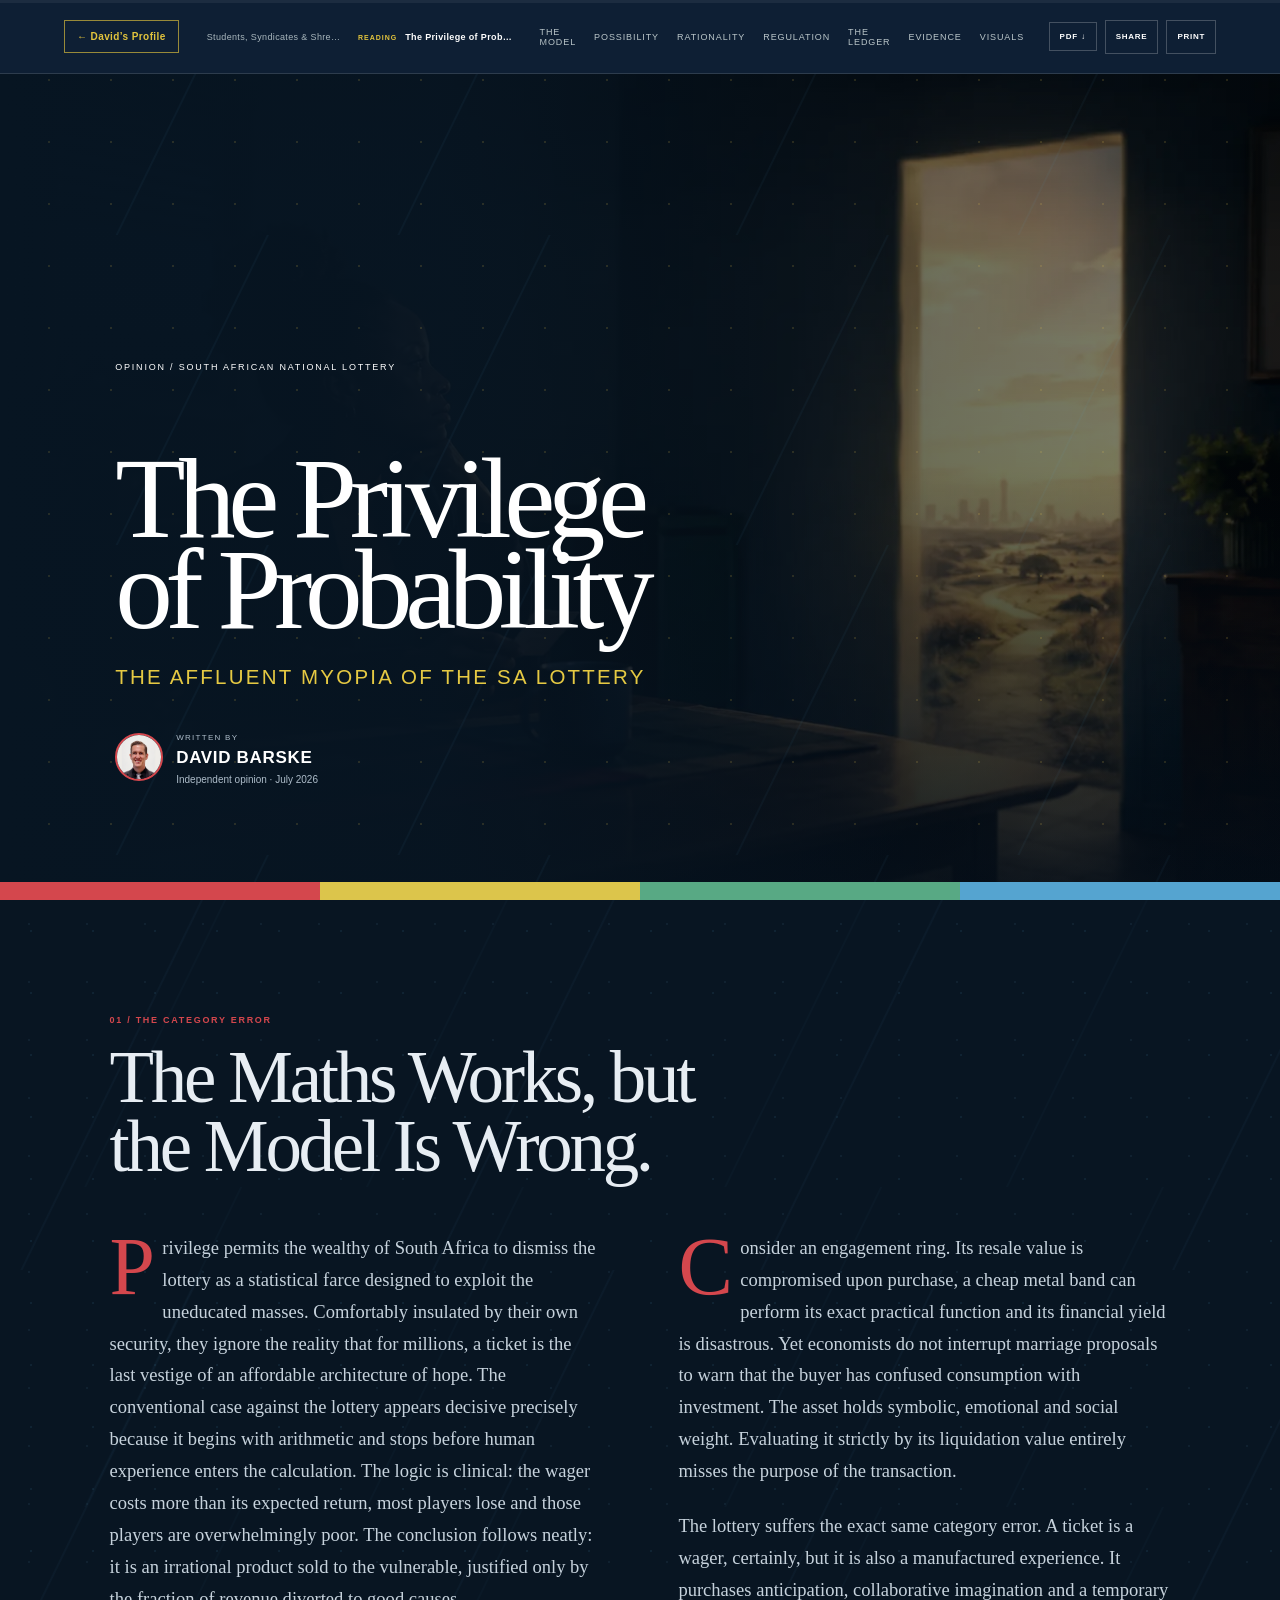
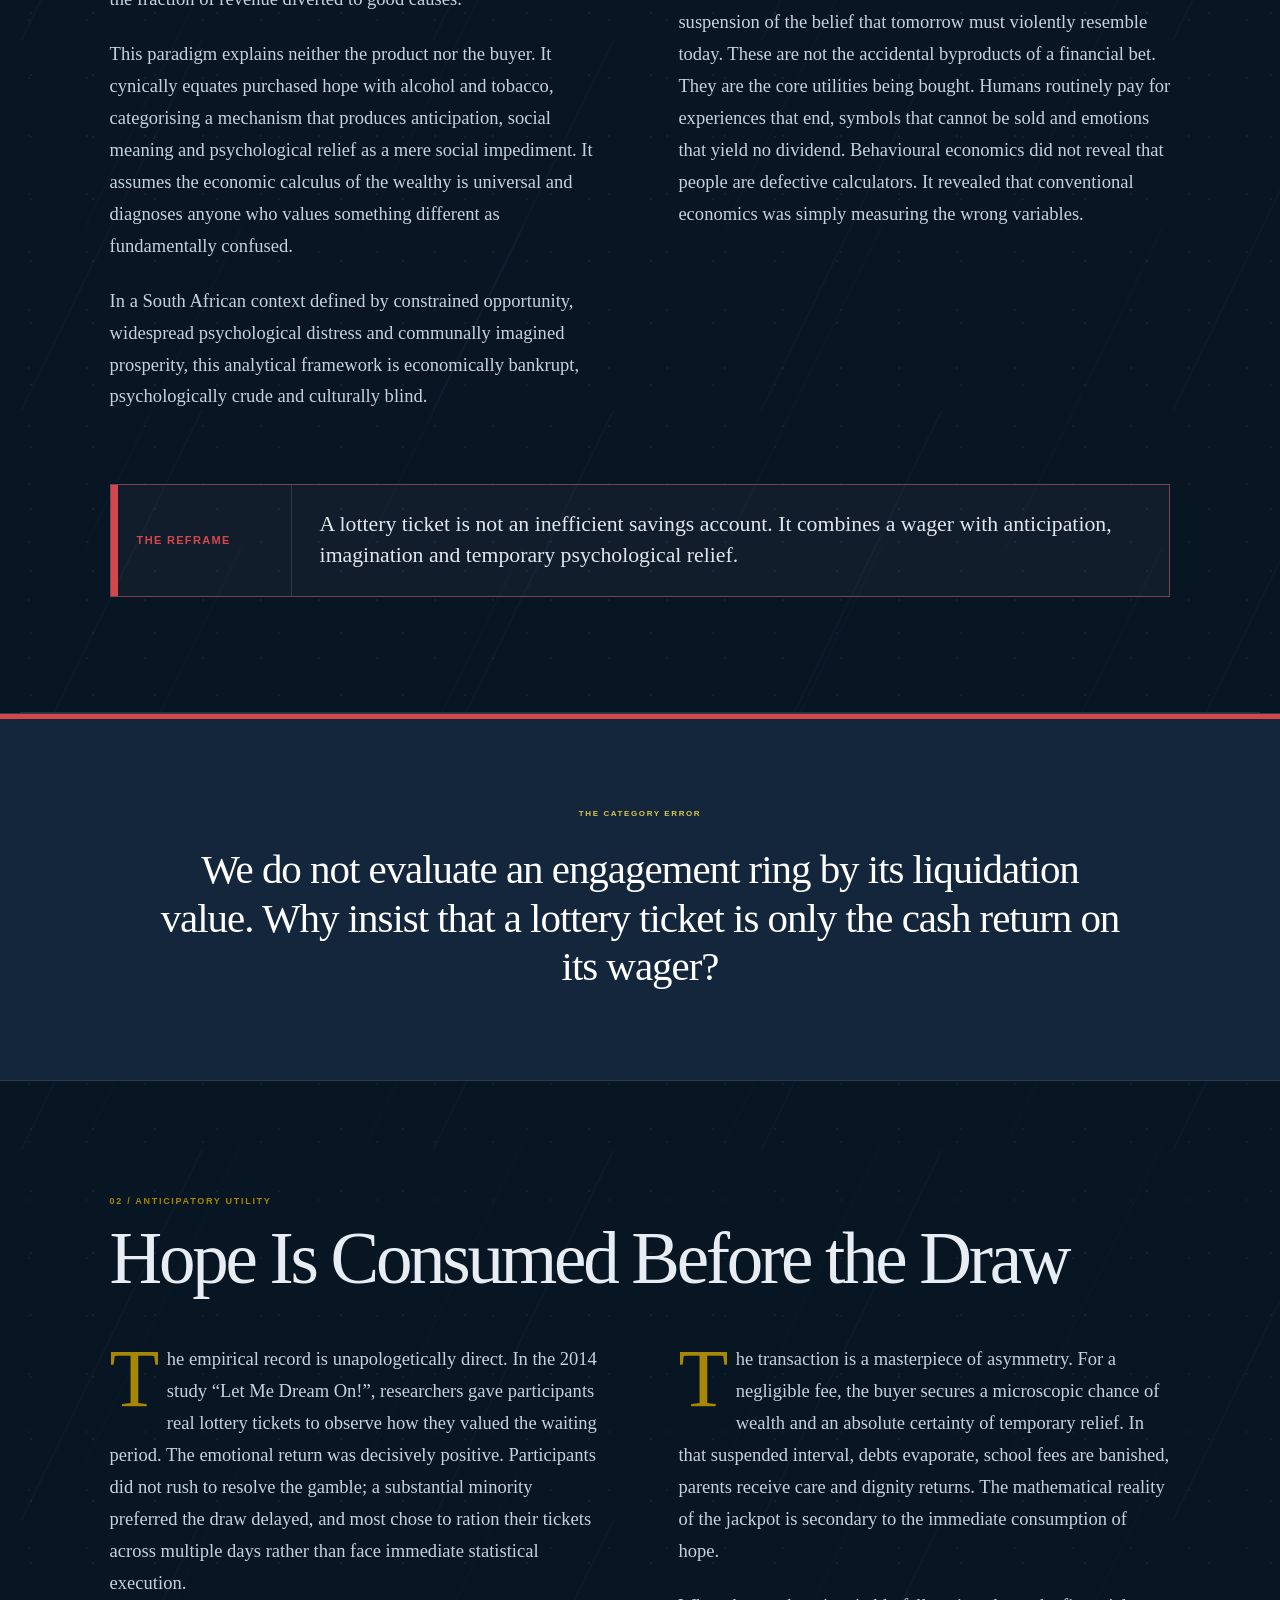
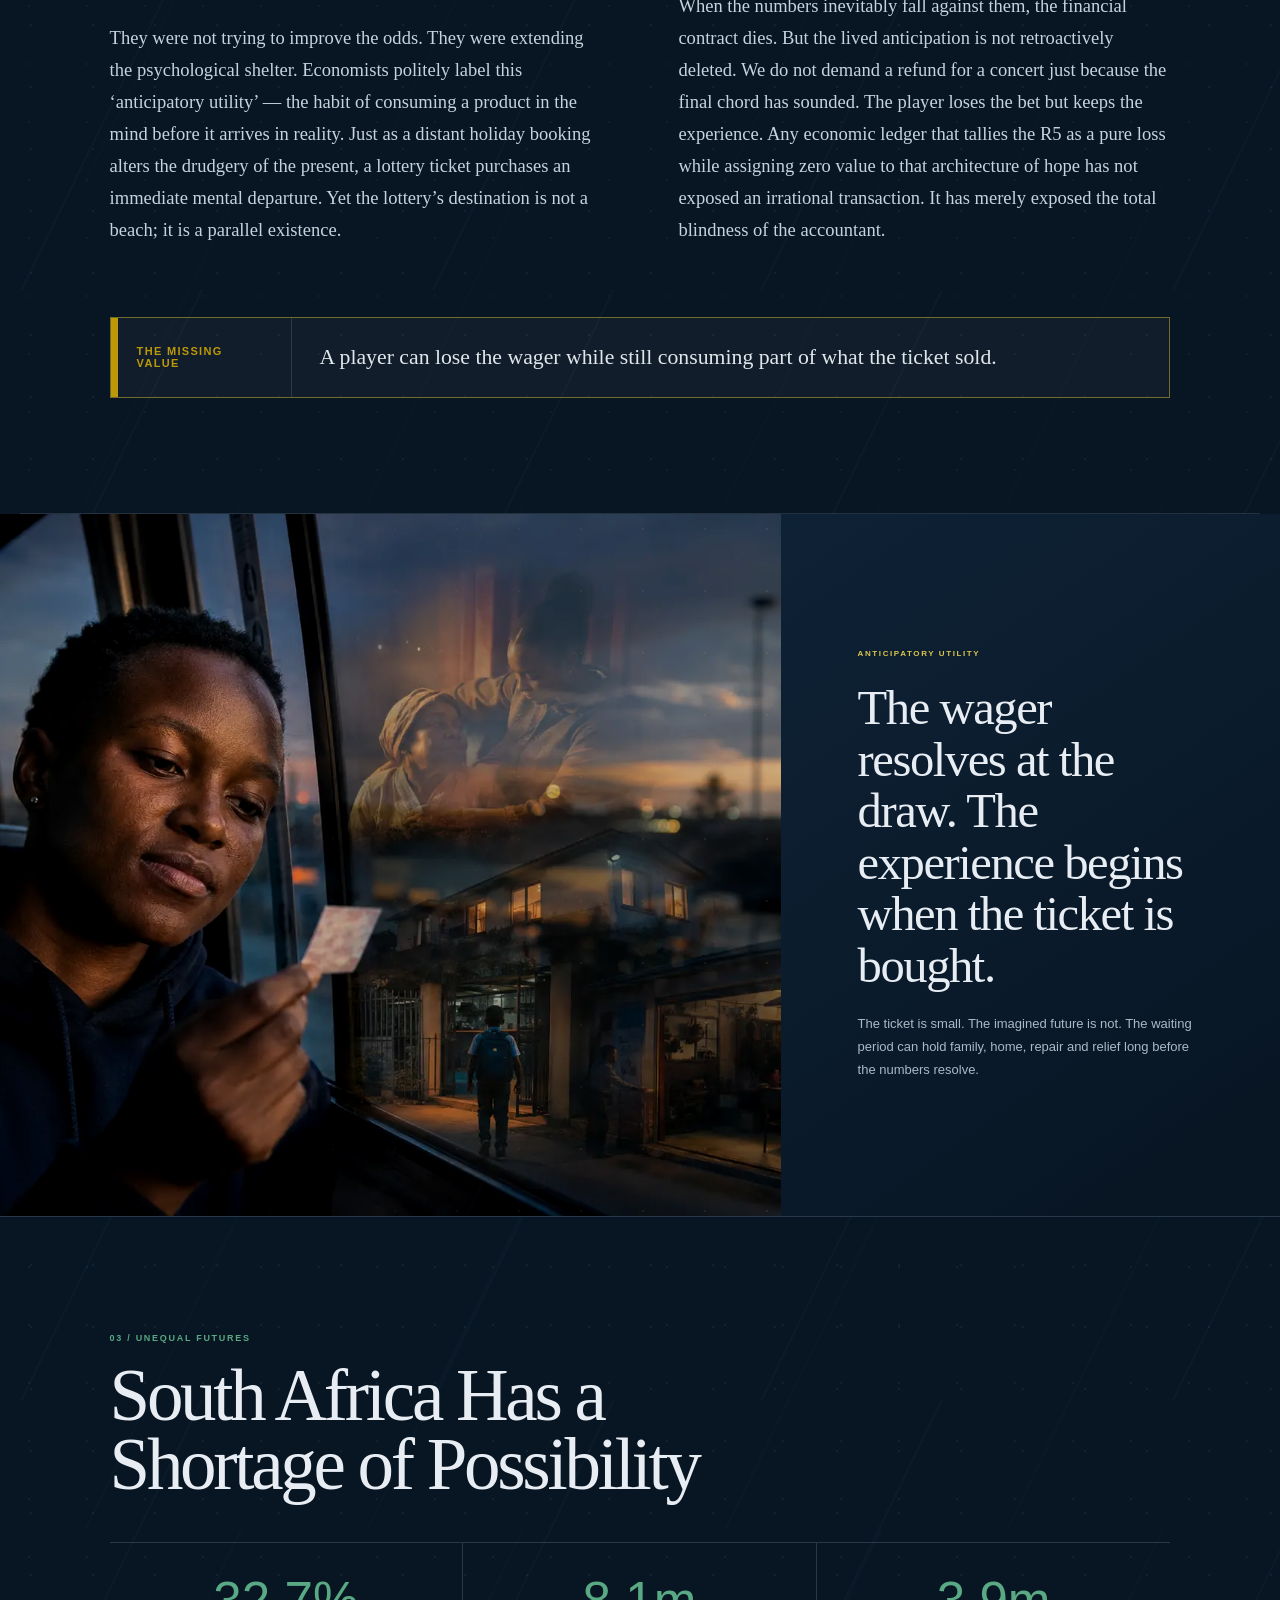
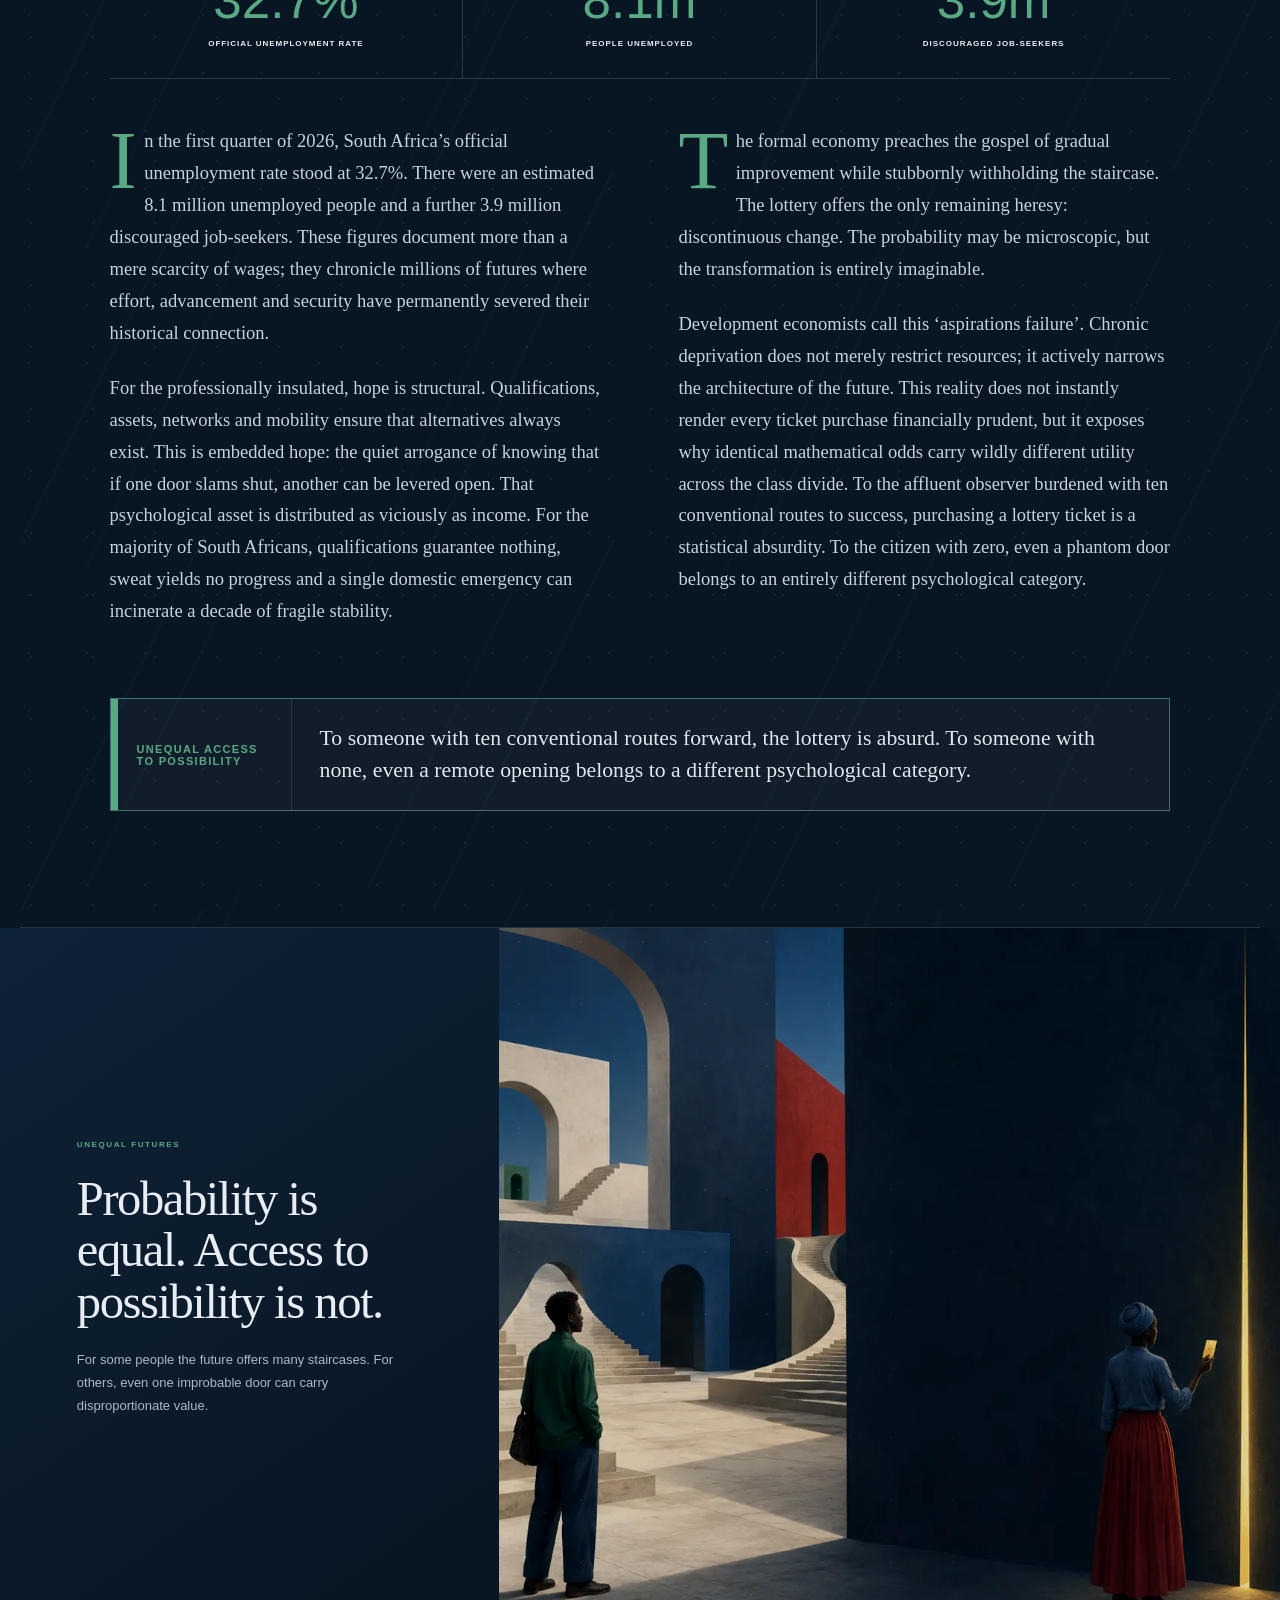
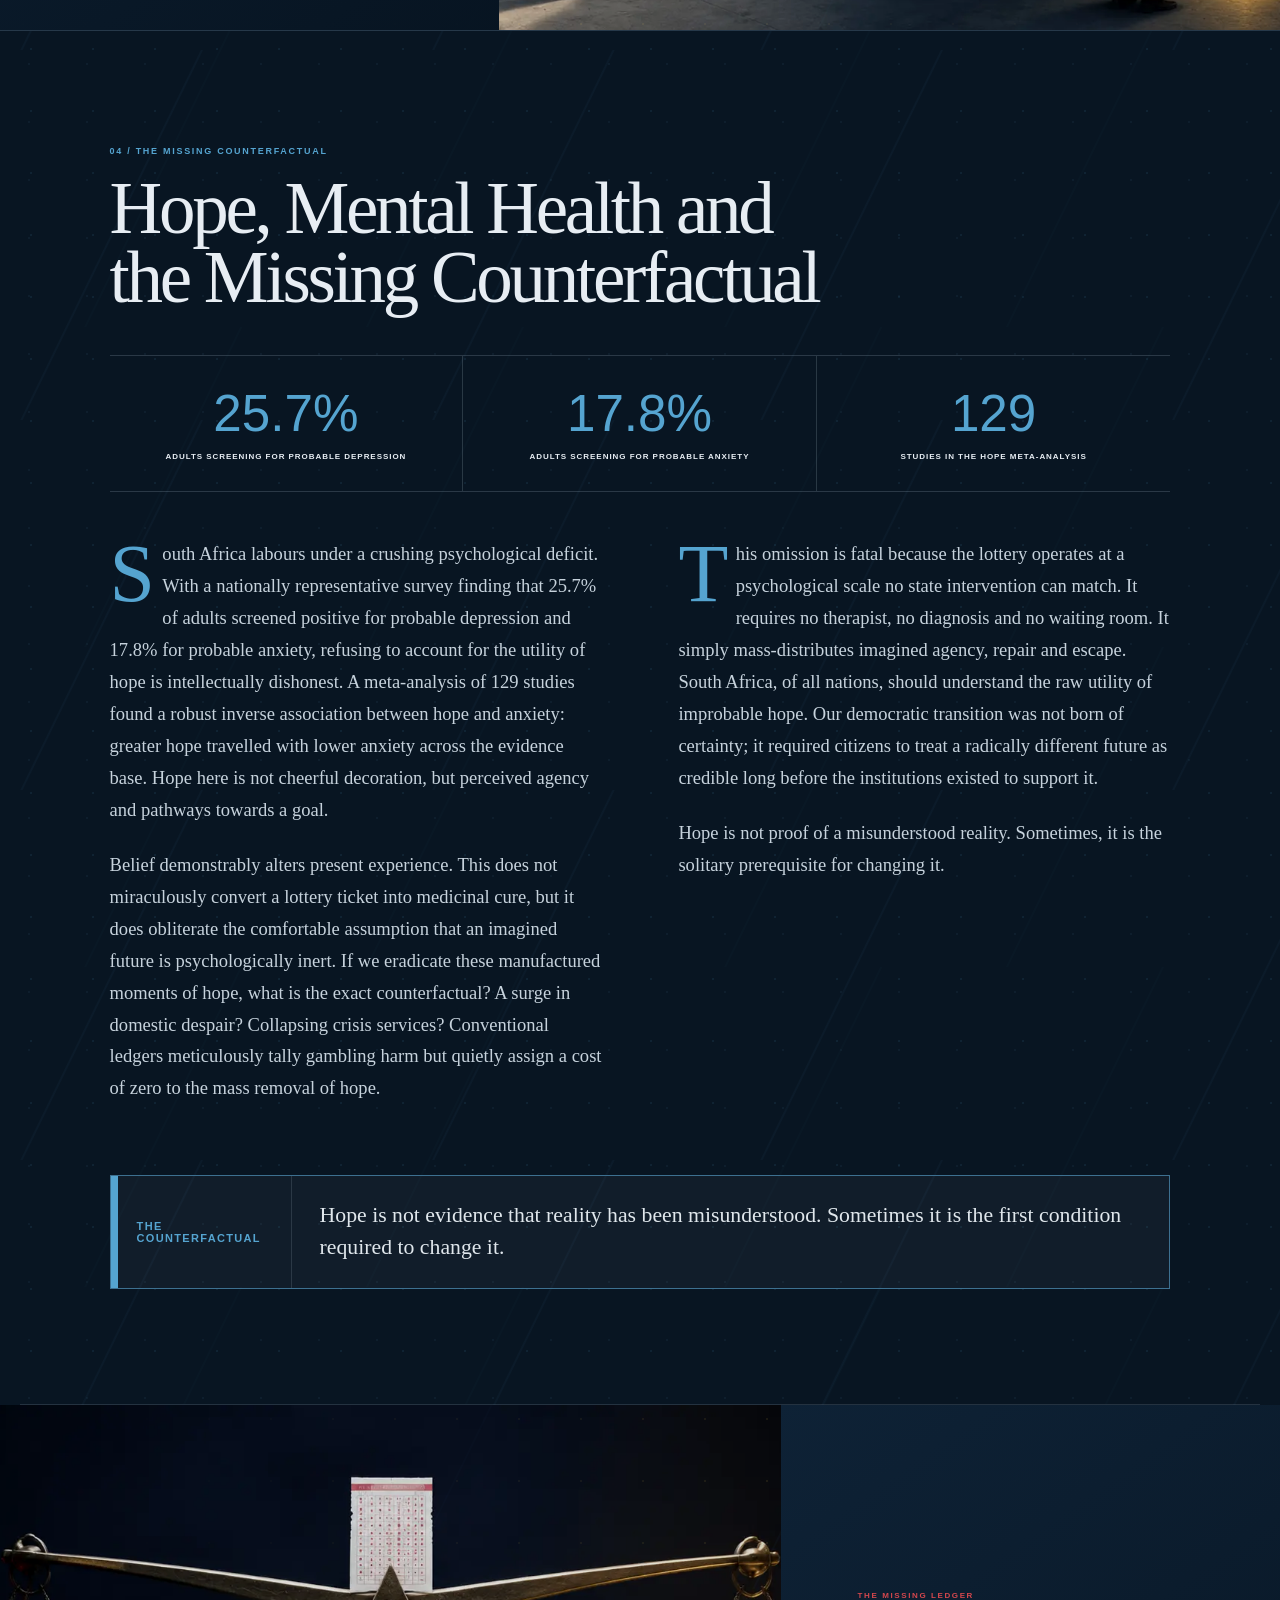
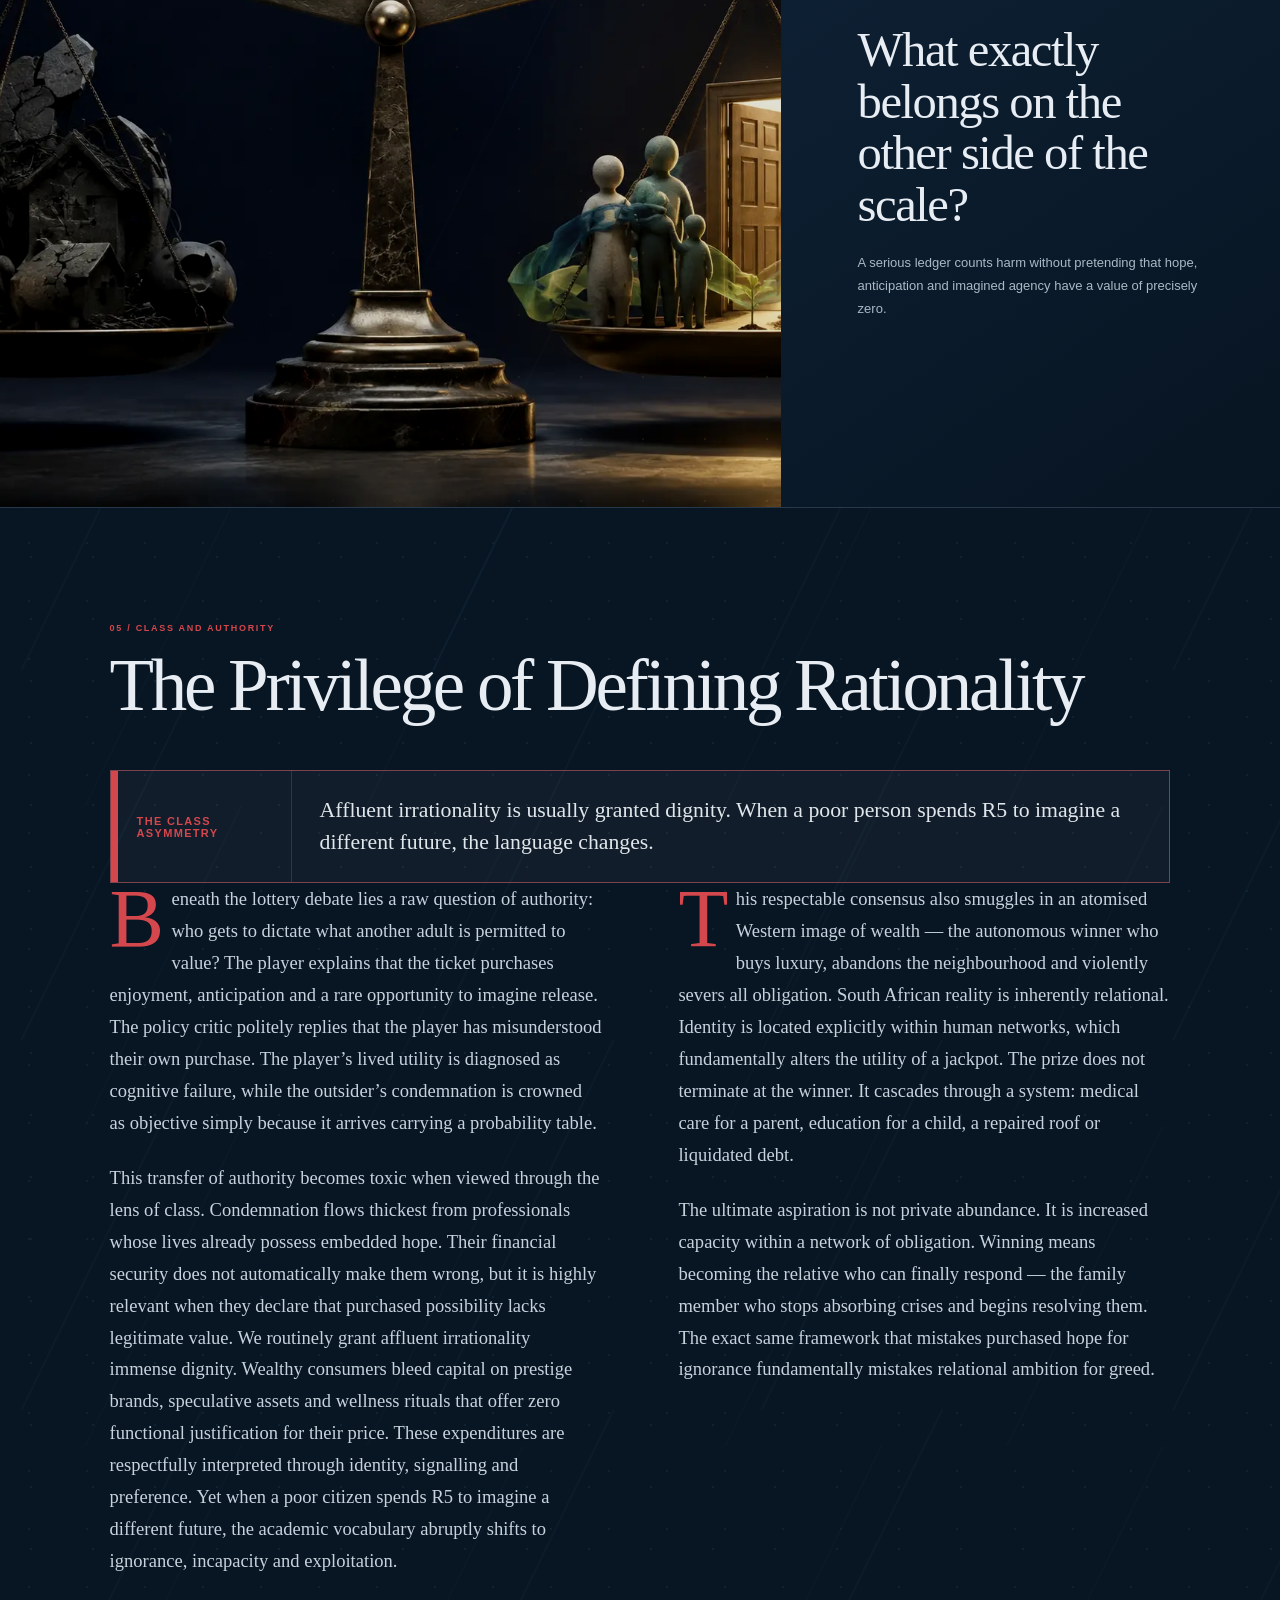
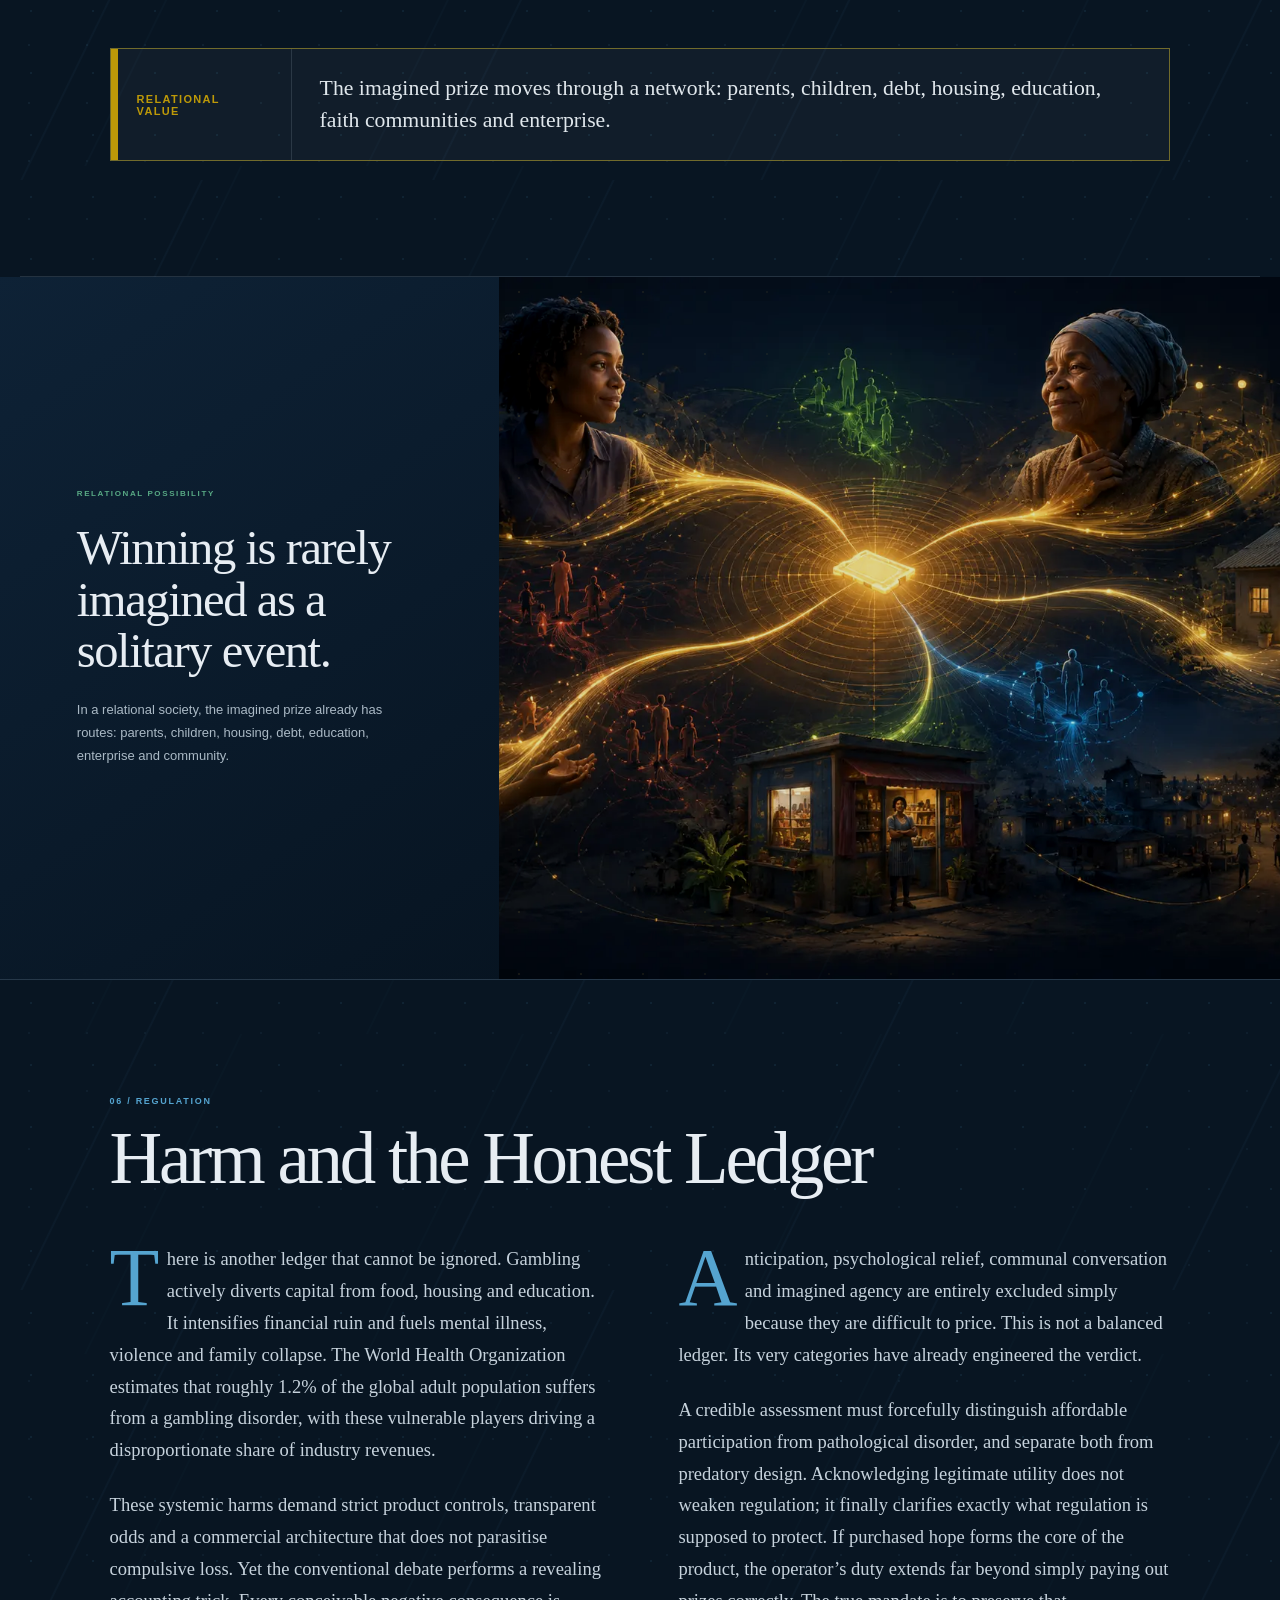
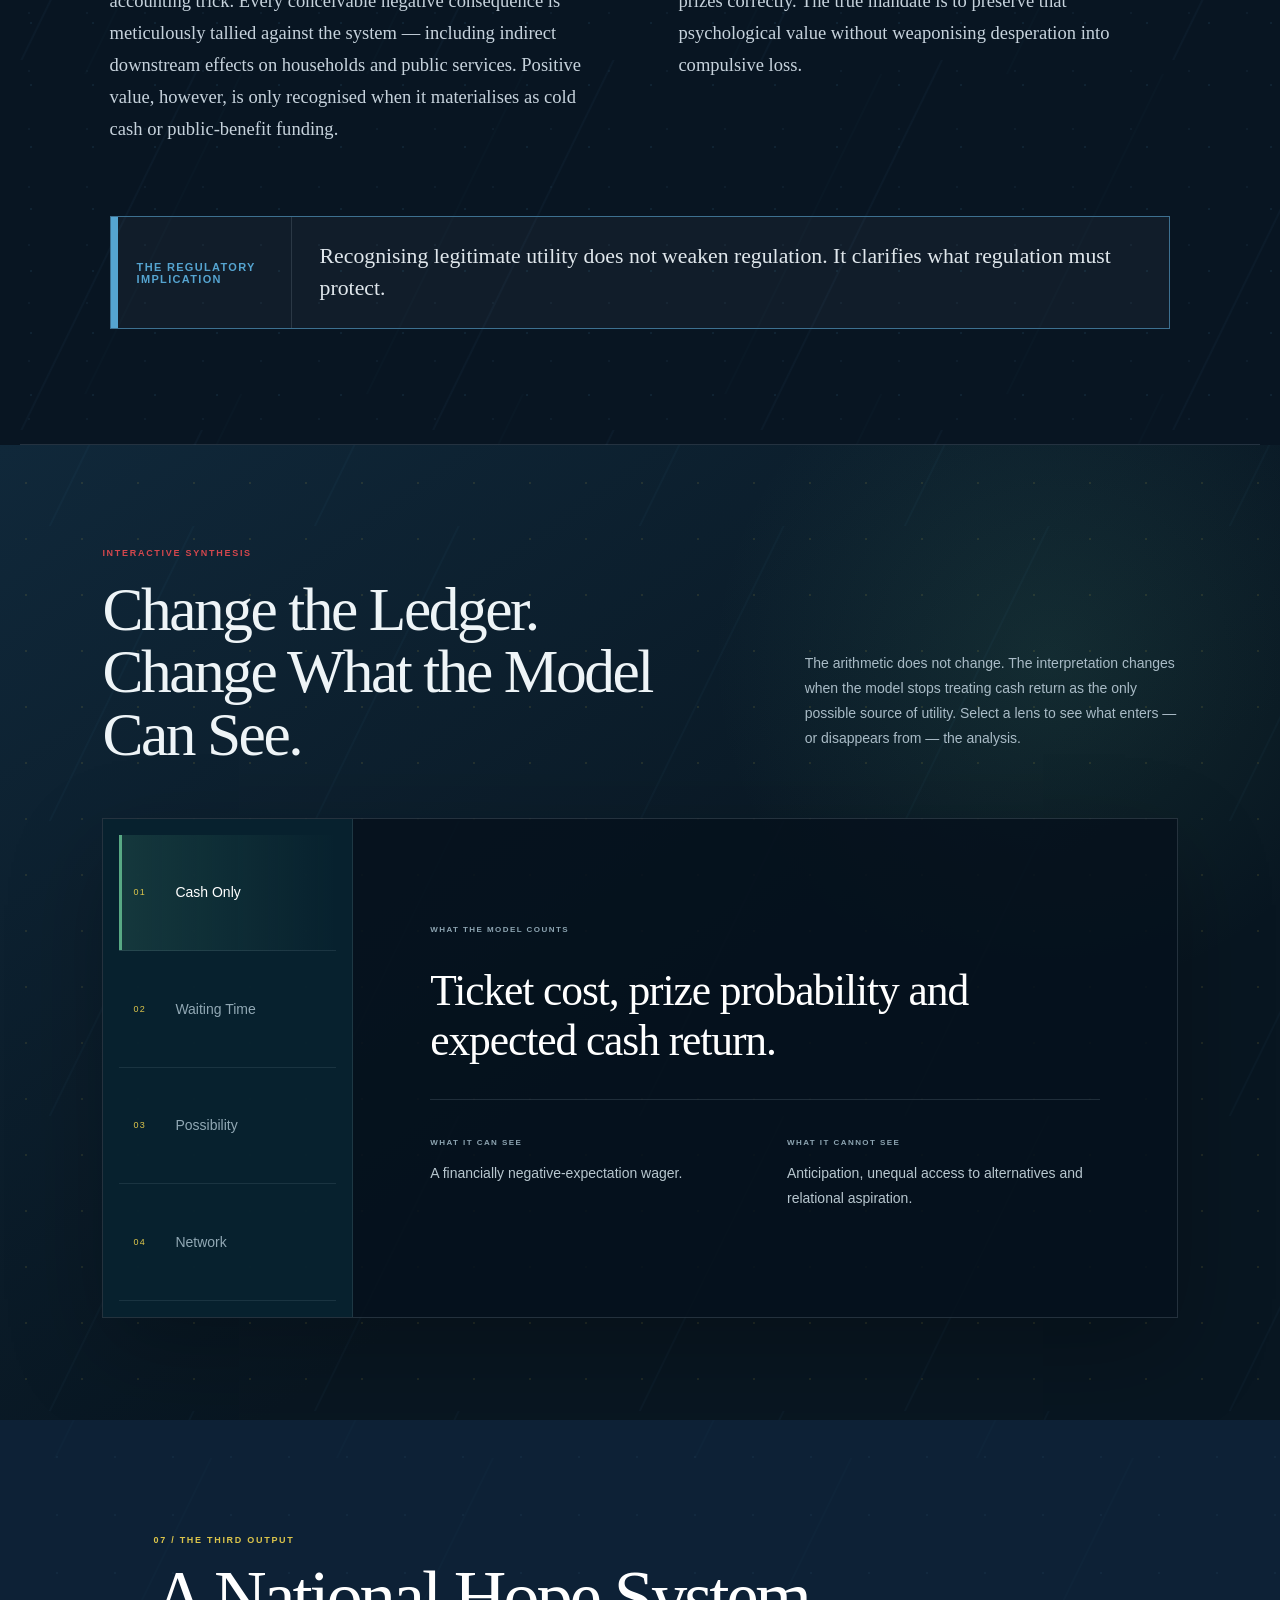
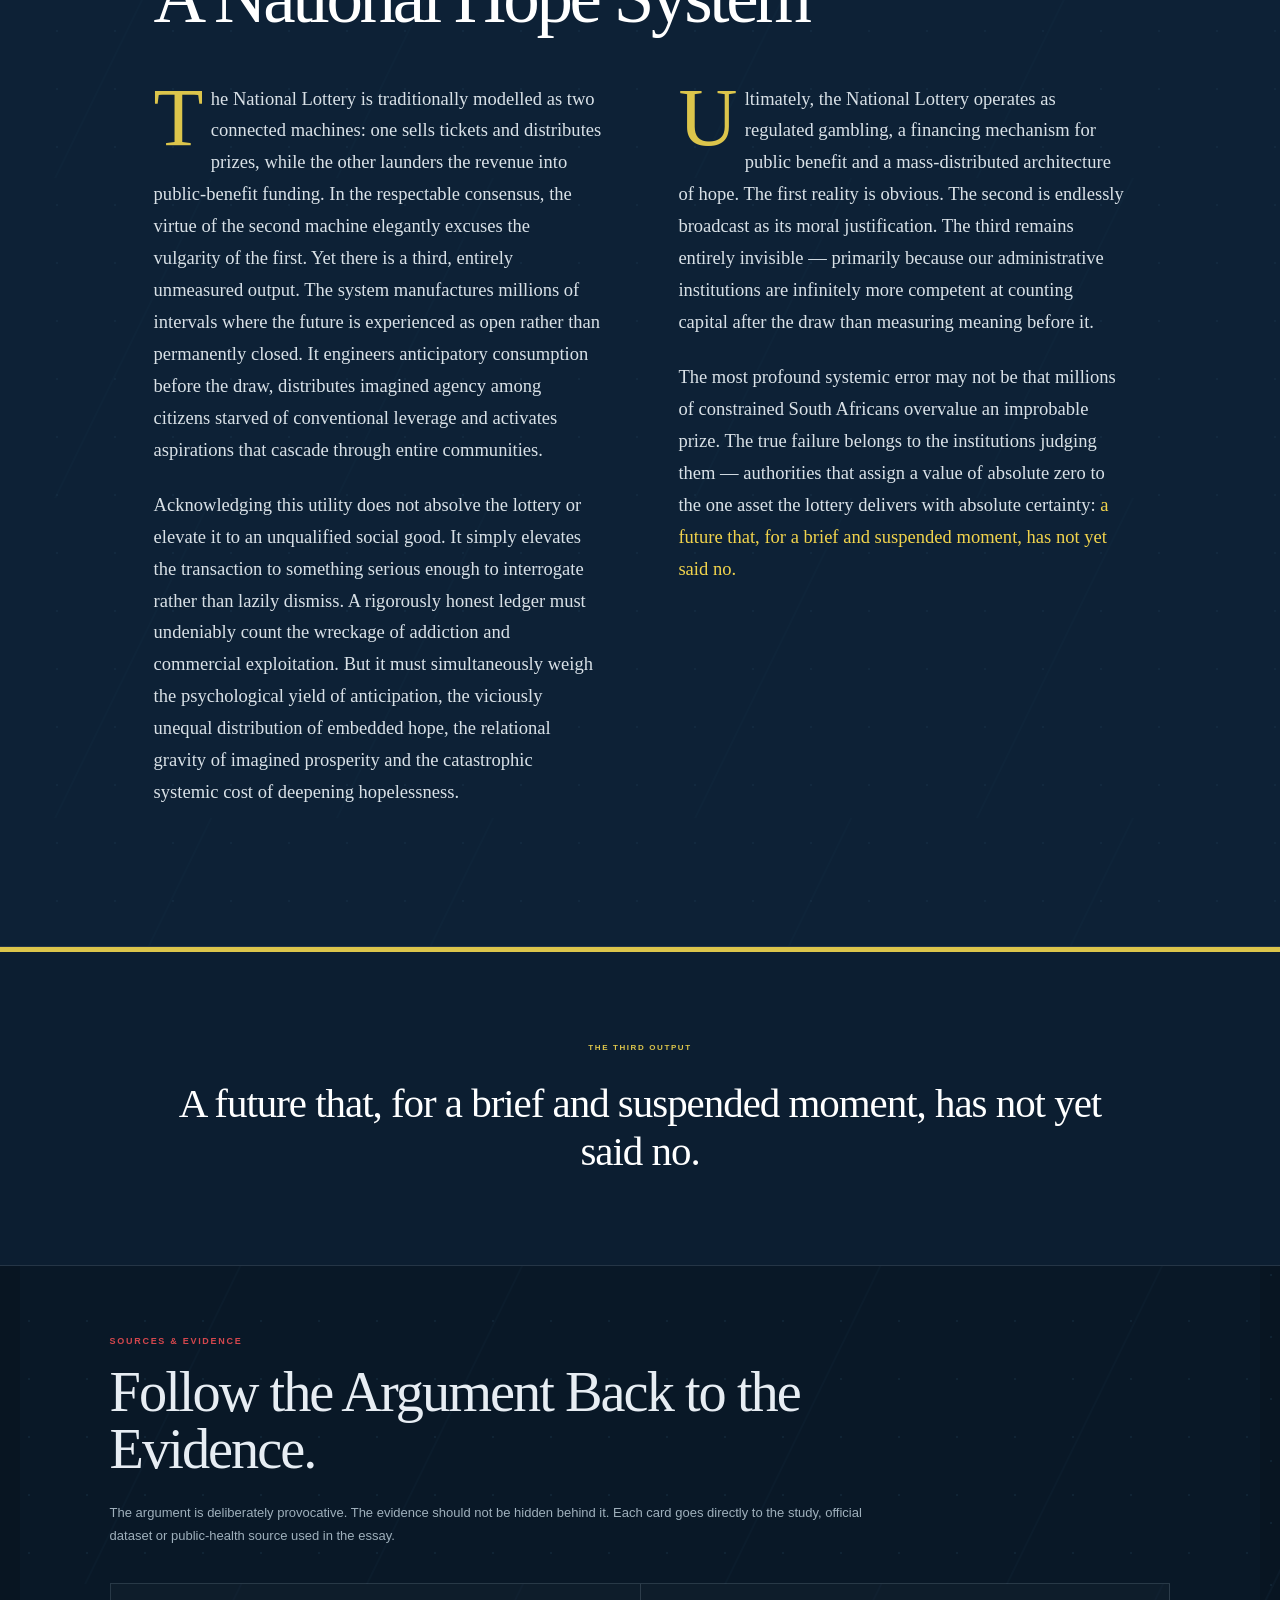
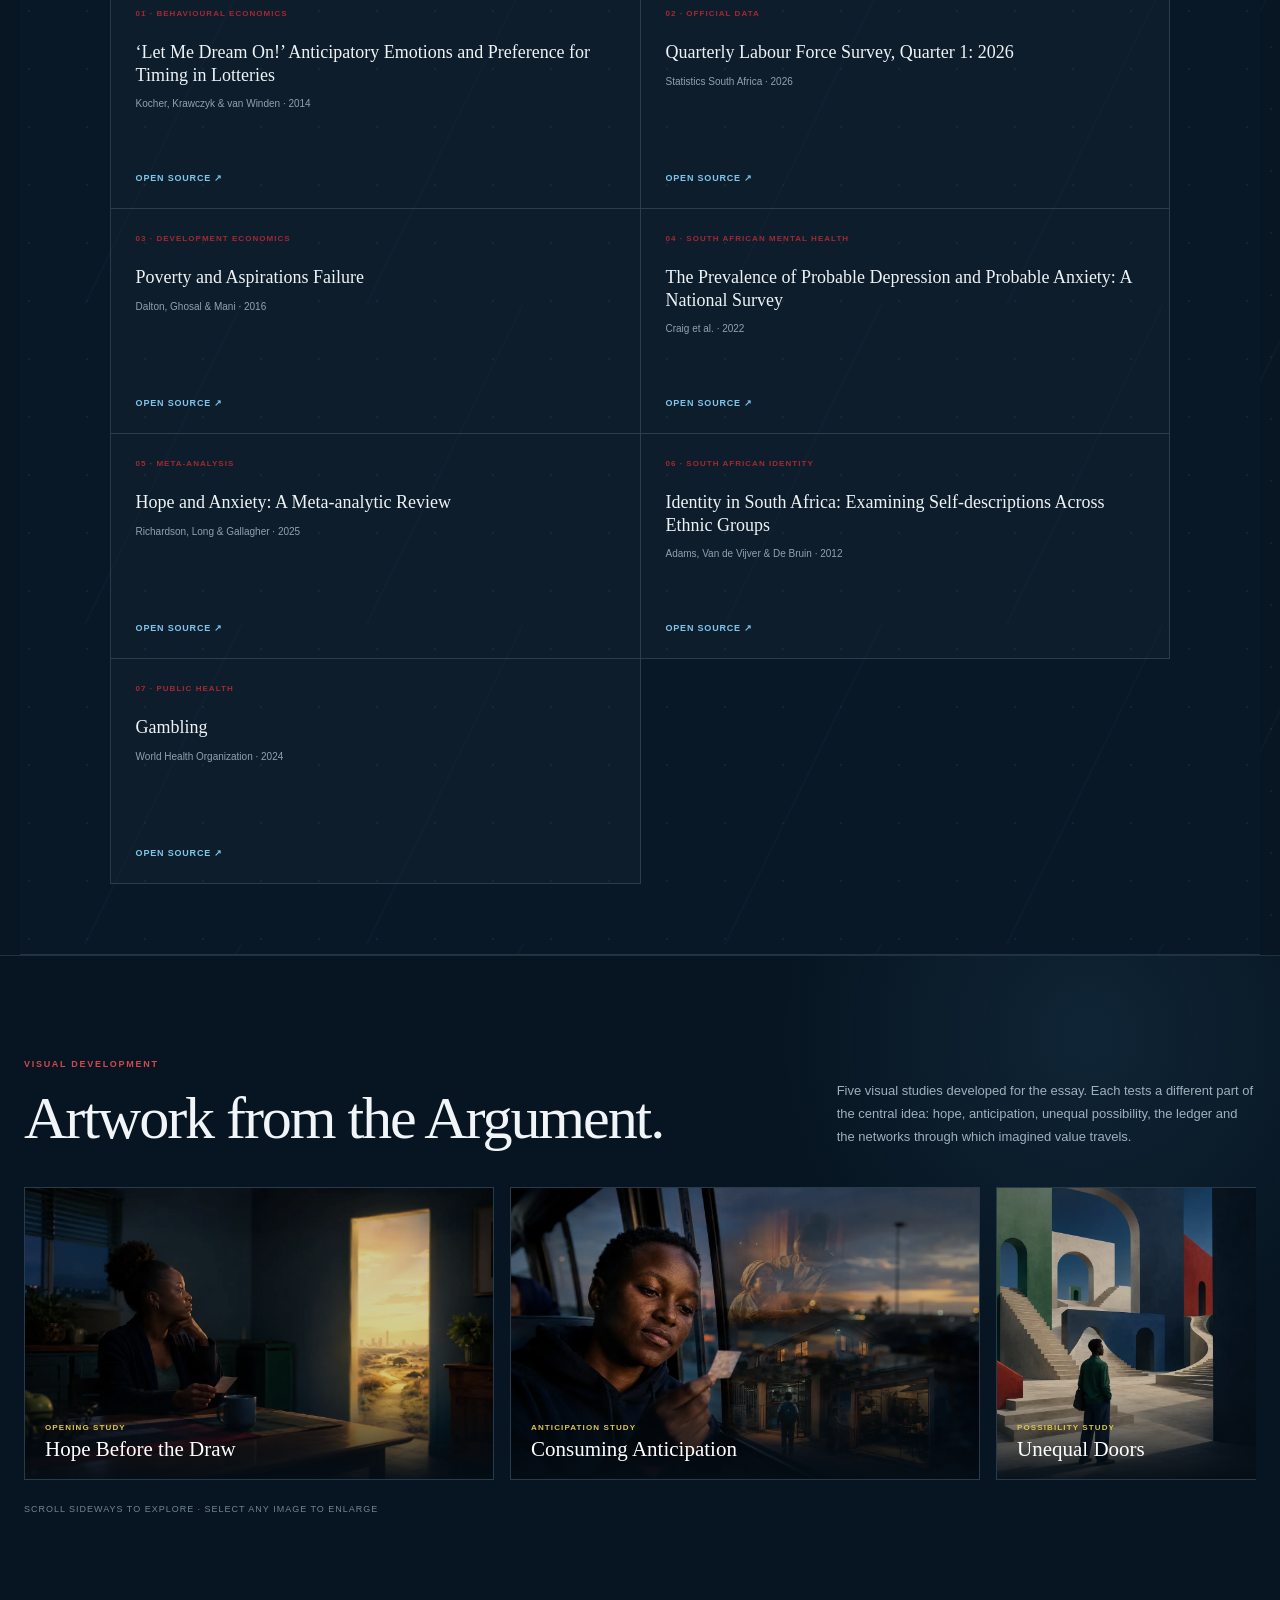
==== commit f7f8d63b: "Finalise profile and editorial experience" ====
--- a/docs/privilege-of-probability/index.html
+++ b/docs/privilege-of-probability/index.html
@@ -85,7 +85,7 @@
             <a href="#model">The Model</a><a href="#possibility">Possibility</a
             ><a href="#rationality">Rationality</a
             ><a href="#harm">Regulation</a><a href="#ledger">The Ledger</a
-            ><a href="#evidence">Evidence</a>
+            ><a href="#evidence">Evidence</a><a href="#visuals">Visuals</a>
           </div>
         </nav>
         <div class="article-header-actions">
@@ -782,6 +782,42 @@
             >
           </div>
         </section>
+        <section class="prob-artwork" id="visuals">
+          <div class="prob-artwork-head">
+            <div>
+              <p class="prob-kicker">VISUAL DEVELOPMENT</p>
+              <h2>Artwork from the Argument.</h2>
+            </div>
+            <p>
+              Five visual studies developed for the essay. Each tests a different
+              part of the central idea: hope, anticipation, unequal possibility,
+              the ledger and the networks through which imagined value travels.
+            </p>
+          </div>
+          <div class="prob-artwork-track" tabindex="0" aria-label="The Privilege of Probability artwork">
+            <button type="button" class="prob-art-card gallery-item" aria-label="Open Hope before the draw">
+              <img src="../probability/hope-at-table.webp" alt="A woman holding a lottery ticket at a table while a bright possible future appears through a doorway" width="1672" height="941" loading="lazy" decoding="async" />
+              <span><small>Opening study</small><b>Hope Before the Draw</b></span>
+            </button>
+            <button type="button" class="prob-art-card gallery-item" aria-label="Open Consuming anticipation">
+              <img src="../probability/dreaming-on-bus.webp" alt="A commuter holding a lottery ticket while imagined family and home scenes appear in the window" width="1672" height="941" loading="lazy" decoding="async" />
+              <span><small>Anticipation study</small><b>Consuming Anticipation</b></span>
+            </button>
+            <button type="button" class="prob-art-card gallery-item" aria-label="Open Unequal doors">
+              <img src="../probability/unequal-doors.webp" alt="Conceptual illustration of unequal access to possible futures" width="1672" height="941" loading="lazy" decoding="async" />
+              <span><small>Possibility study</small><b>Unequal Doors</b></span>
+            </button>
+            <button type="button" class="prob-art-card gallery-item" aria-label="Open The missing ledger">
+              <img src="../probability/scales-of-possibility.webp" alt="Conceptual illustration comparing conventional economic measures with psychological and social value" width="1672" height="941" loading="lazy" decoding="async" />
+              <span><small>Ledger study</small><b>The Missing Ledger</b></span>
+            </button>
+            <button type="button" class="prob-art-card gallery-item" aria-label="Open Shared futures">
+              <img src="../probability/shared-futures.webp" alt="Conceptual illustration of imagined prosperity moving through family and community relationships" width="1672" height="941" loading="lazy" decoding="async" />
+              <span><small>Network study</small><b>Shared Futures</b></span>
+            </button>
+          </div>
+          <p class="prob-artwork-hint">Scroll sideways to explore · select any image to enlarge</p>
+        </section>
         <section class="prob-author-note">
           <div>
             <p class="prob-kicker">AUTHOR’S NOTE</p>
--- a/docs/assets/css/site-overrides.css
+++ b/docs/assets/css/site-overrides.css
@@ -41,7 +41,13 @@
   height: 100%;
   transform: scaleX(0);
   transform-origin: left center;
-  background: linear-gradient(90deg, var(--p-red), var(--p-yellow), var(--p-green), var(--p-blue));
+  background: linear-gradient(
+    90deg,
+    var(--p-red, #b85c3e),
+    var(--p-yellow, #cda657),
+    var(--p-green, #72a28d),
+    var(--p-blue, #63bde8)
+  );
   box-shadow: 0 0 16px rgba(220, 197, 75, 0.35);
 }
 
@@ -467,6 +473,192 @@
   line-height: 1.85;
 }
 .prob-author-note strong { color: white; font-weight: 500; }
+
+/* Keep the dynamic systems language alive through the SSS reading journey. */
+.essay-site .opening,
+.essay-site .chapter-light,
+.essay-site .visuals,
+.essay-site .author-note,
+.essay-site .follow {
+  background-image:
+    radial-gradient(circle, rgba(85, 118, 101, 0.085) 0 1px, transparent 1.4px),
+    repeating-linear-gradient(116deg, transparent 0 176px, rgba(73, 111, 92, 0.04) 177px 178px, transparent 179px 360px);
+  background-size: 64px 64px, 720px 360px;
+  animation: essay-surface-drift 48s linear infinite;
+}
+
+@keyframes essay-surface-drift {
+  from { background-position: 0 0, 0 0; }
+  to { background-position: 192px 96px, -360px 180px; }
+}
+
+/* PoP artwork library: visual depth without turning the article into another long stack. */
+.prob-artwork {
+  padding: clamp(68px, 8vw, 110px) max(24px, calc((100vw - 1280px) / 2));
+  background:
+    radial-gradient(circle at 85% 12%, rgba(85, 164, 208, 0.11), transparent 25%),
+    #071522;
+  border-top: 1px solid rgba(196, 216, 230, 0.14);
+  border-bottom: 1px solid rgba(196, 216, 230, 0.14);
+  overflow: hidden;
+}
+
+.prob-artwork-head {
+  display: grid;
+  grid-template-columns: 1fr minmax(300px, 0.58fr);
+  align-items: end;
+  gap: 7vw;
+  margin-bottom: 38px;
+}
+
+.prob-artwork-head h2 {
+  margin: 18px 0 0;
+  color: #f1f5f7;
+  font-size: clamp(38px, 4.7vw, 62px);
+  font-weight: 400;
+  line-height: 1.03;
+  letter-spacing: -0.035em;
+}
+
+.prob-artwork-head > p {
+  margin: 0;
+  color: #9fb0bc;
+  font: 13px/1.75 Aptos, "Segoe UI", Arial, sans-serif;
+}
+
+.prob-artwork-track {
+  display: flex;
+  gap: 16px;
+  overflow-x: auto;
+  padding: 0 0 16px;
+  scroll-snap-type: x mandatory;
+  scrollbar-color: rgba(220, 197, 75, 0.58) rgba(255, 255, 255, 0.05);
+}
+
+.prob-art-card {
+  position: relative;
+  flex: 0 0 min(470px, 78vw);
+  aspect-ratio: 16 / 10;
+  padding: 0;
+  overflow: hidden;
+  border: 1px solid rgba(196, 216, 230, 0.16);
+  background: #0b1c2d;
+  color: white;
+  cursor: zoom-in;
+  scroll-snap-align: start;
+}
+
+.prob-art-card img {
+  width: 100%;
+  height: 100%;
+  object-fit: cover;
+  filter: saturate(0.88) brightness(0.84);
+  transition: transform 0.35s ease, filter 0.35s ease;
+}
+
+.prob-art-card:hover img,
+.prob-art-card:focus-visible img {
+  transform: scale(1.025);
+  filter: saturate(0.96) brightness(0.94);
+}
+
+.prob-art-card > span {
+  position: absolute;
+  inset: auto 0 0;
+  display: grid;
+  gap: 5px;
+  padding: 36px 20px 18px;
+  text-align: left;
+  background: linear-gradient(transparent, rgba(4, 13, 22, 0.93));
+}
+
+.prob-art-card small {
+  color: var(--p-yellow);
+  font: 800 8px Aptos, "Segoe UI", Arial, sans-serif;
+  letter-spacing: 0.14em;
+  text-transform: uppercase;
+}
+
+.prob-art-card b {
+  font: 400 21px/1.15 Georgia, "Times New Roman", serif;
+}
+
+.prob-artwork-hint {
+  margin: 8px 0 0;
+  color: #708593;
+  font: 9px Aptos, "Segoe UI", Arial, sans-serif;
+  letter-spacing: 0.11em;
+  text-transform: uppercase;
+}
+
+.lightbox.probability-lightbox {
+  z-index: 200;
+  position: fixed;
+  inset: 0;
+  display: grid;
+  grid-template-columns: 64px 1fr 64px;
+  align-items: center;
+  padding: 28px;
+  color: #fff;
+  background: rgba(3, 11, 19, 0.97);
+}
+
+.probability-lightbox figure {
+  grid-column: 2;
+  display: flex;
+  flex-direction: column;
+  align-items: center;
+  gap: 14px;
+  width: 100%;
+  max-height: 92vh;
+  margin: 0;
+}
+
+.probability-lightbox figure img {
+  max-width: 100%;
+  max-height: 82vh;
+  object-fit: contain;
+  box-shadow: 0 30px 90px rgba(0, 0, 0, 0.48);
+}
+
+.probability-lightbox figcaption {
+  display: grid;
+  grid-template-columns: auto 1fr auto;
+  align-items: center;
+  gap: 17px;
+  width: min(100%, 1100px);
+  color: #aab9c5;
+  font-family: Aptos, "Segoe UI", Arial, sans-serif;
+}
+
+.probability-lightbox figcaption small {
+  color: #dcc54b;
+  font-size: 8px;
+  font-weight: 800;
+  letter-spacing: 0.14em;
+  text-transform: uppercase;
+}
+
+.probability-lightbox figcaption strong { color: #fff; font-size: 15px; font-weight: 400; }
+.probability-lightbox figcaption span { color: #728795; font-size: 10px; }
+
+.probability-lightbox .lightbox-close,
+.probability-lightbox .lightbox-arrow {
+  position: absolute;
+  width: 46px;
+  height: 46px;
+  color: #fff;
+  background: rgba(9, 30, 48, 0.86);
+  border: 1px solid rgba(220, 197, 75, 0.42);
+  border-radius: 50%;
+  cursor: pointer;
+  font-size: 20px;
+}
+
+.probability-lightbox .lightbox-close { top: 20px; right: 24px; }
+.probability-lightbox .lightbox-arrow { top: 50%; transform: translateY(-50%); }
+.probability-lightbox .lightbox-arrow.previous { left: 18px; }
+.probability-lightbox .lightbox-arrow.next { right: 18px; }
 
 @media (max-width: 900px) {
   .prob-callout p {
@@ -488,6 +680,7 @@
     grid-template-columns: 1fr;
     gap: 15px;
   }
+  .prob-artwork-head { grid-template-columns: 1fr; gap: 16px; }
   .prob-ledger-heading { grid-template-columns: 1fr; gap: 18px; }
   .prob-ledger-interface { grid-template-columns: 1fr; }
   .prob-ledger-tabs {
@@ -520,6 +713,11 @@
   .prob-ledger-panel { grid-template-columns: 1fr; padding: 34px 22px 42px; }
   .prob-ledger-panel > strong,
   .prob-ledger-panel > small { grid-column: 1; }
+  .prob-art-card { flex-basis: 86vw; }
+  .lightbox.probability-lightbox { grid-template-columns: 1fr; padding: 68px 14px 20px; }
+  .probability-lightbox figure { grid-column: 1; }
+  .probability-lightbox figcaption { grid-template-columns: 1fr auto; }
+  .probability-lightbox figcaption small { grid-column: 1 / -1; }
 }
 
 @media (prefers-reduced-motion: reduce) {
@@ -529,7 +727,12 @@
   .prob-sources::before,
   .prob-author-note::before,
   .prob-media-break::after,
-  .prob-ledger-lab::before { animation: none; }
+  .prob-ledger-lab::before,
+  .essay-site .opening,
+  .essay-site .chapter-light,
+  .essay-site .visuals,
+  .essay-site .author-note,
+  .essay-site .follow { animation: none; }
 }
 
 @media print {
